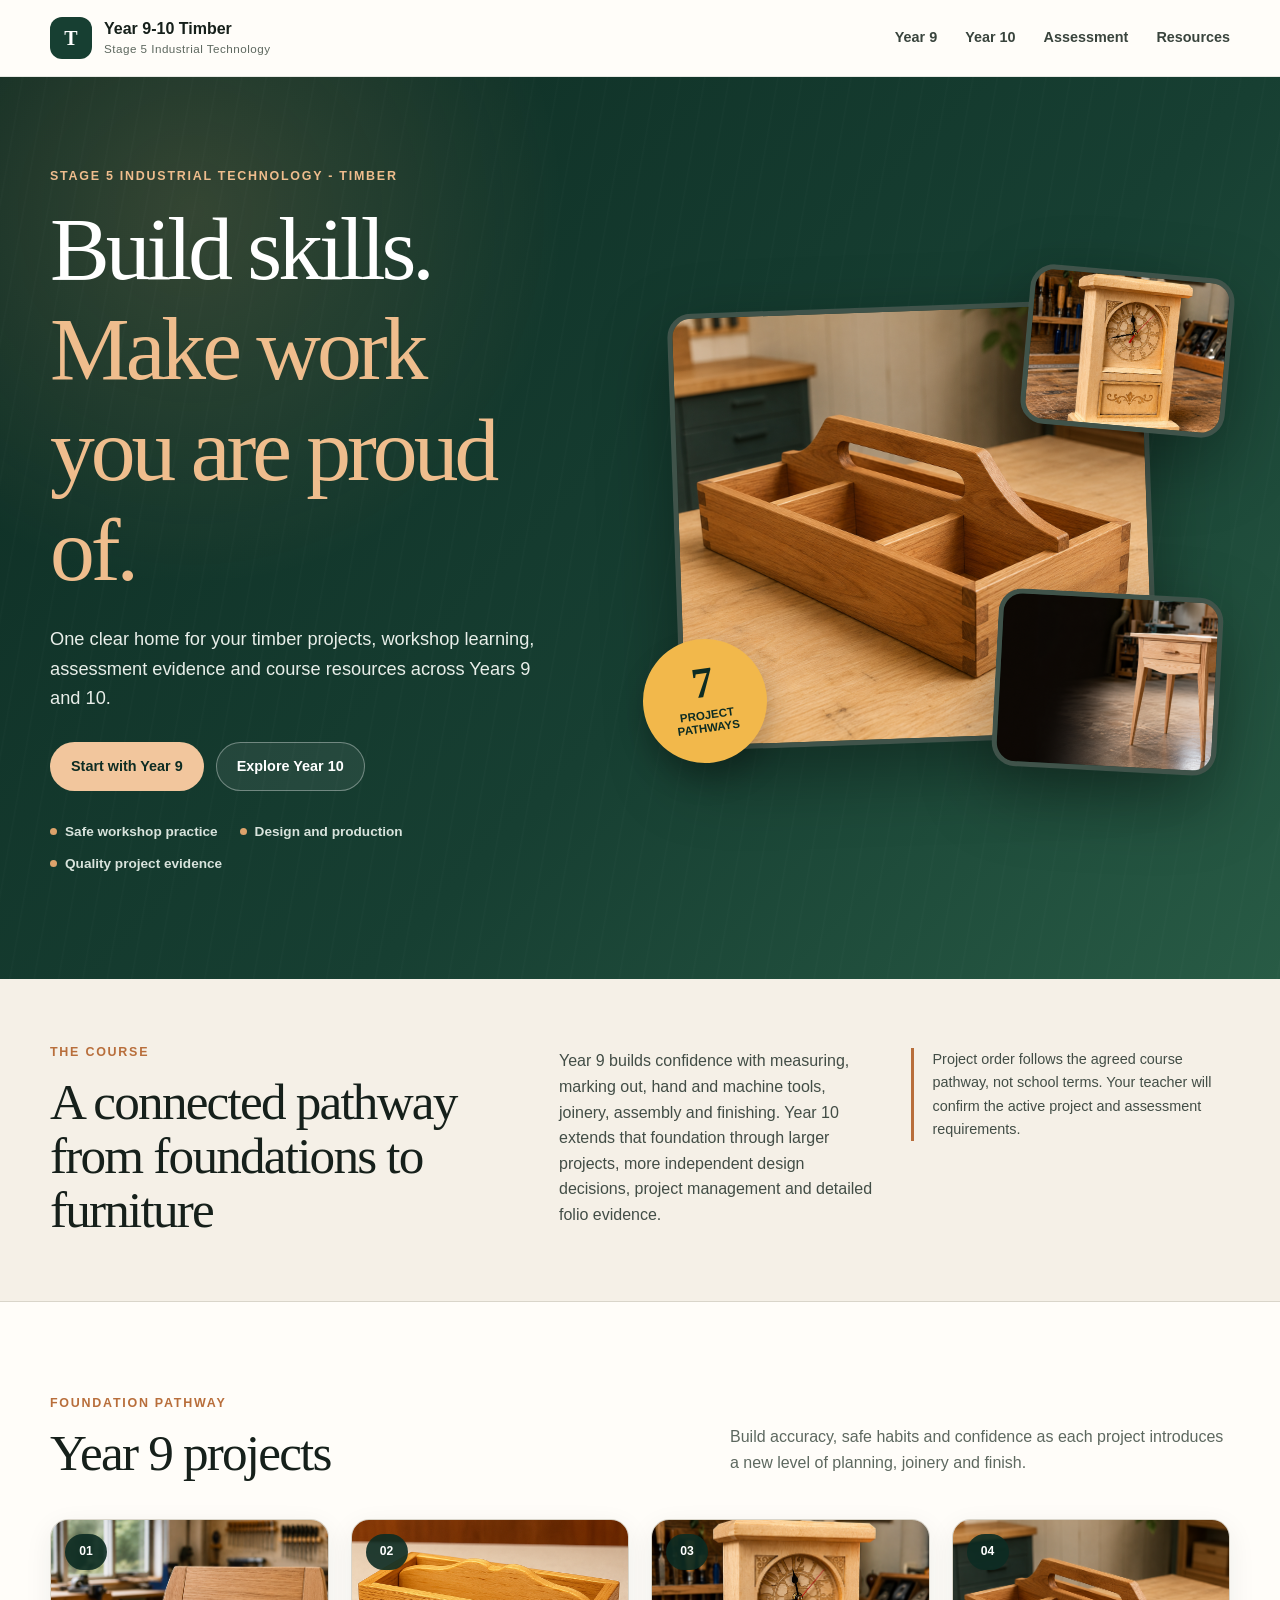
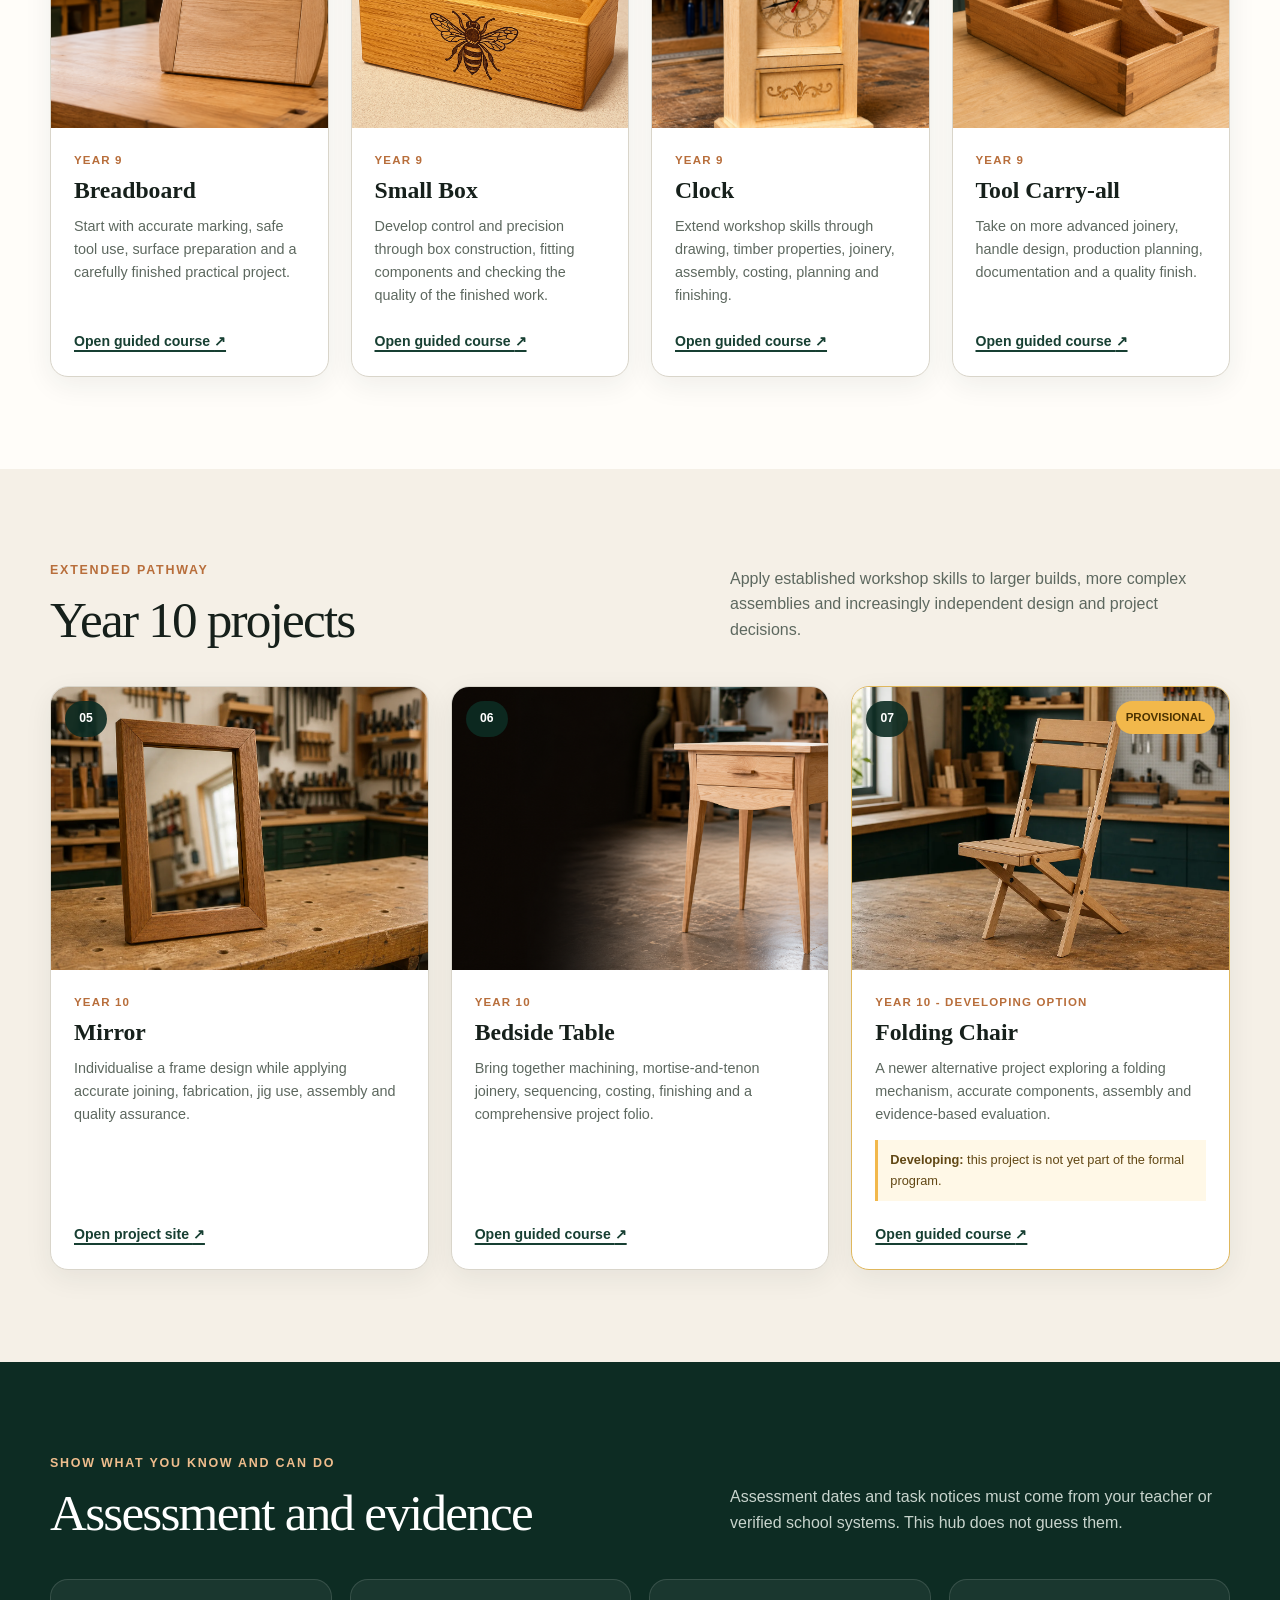
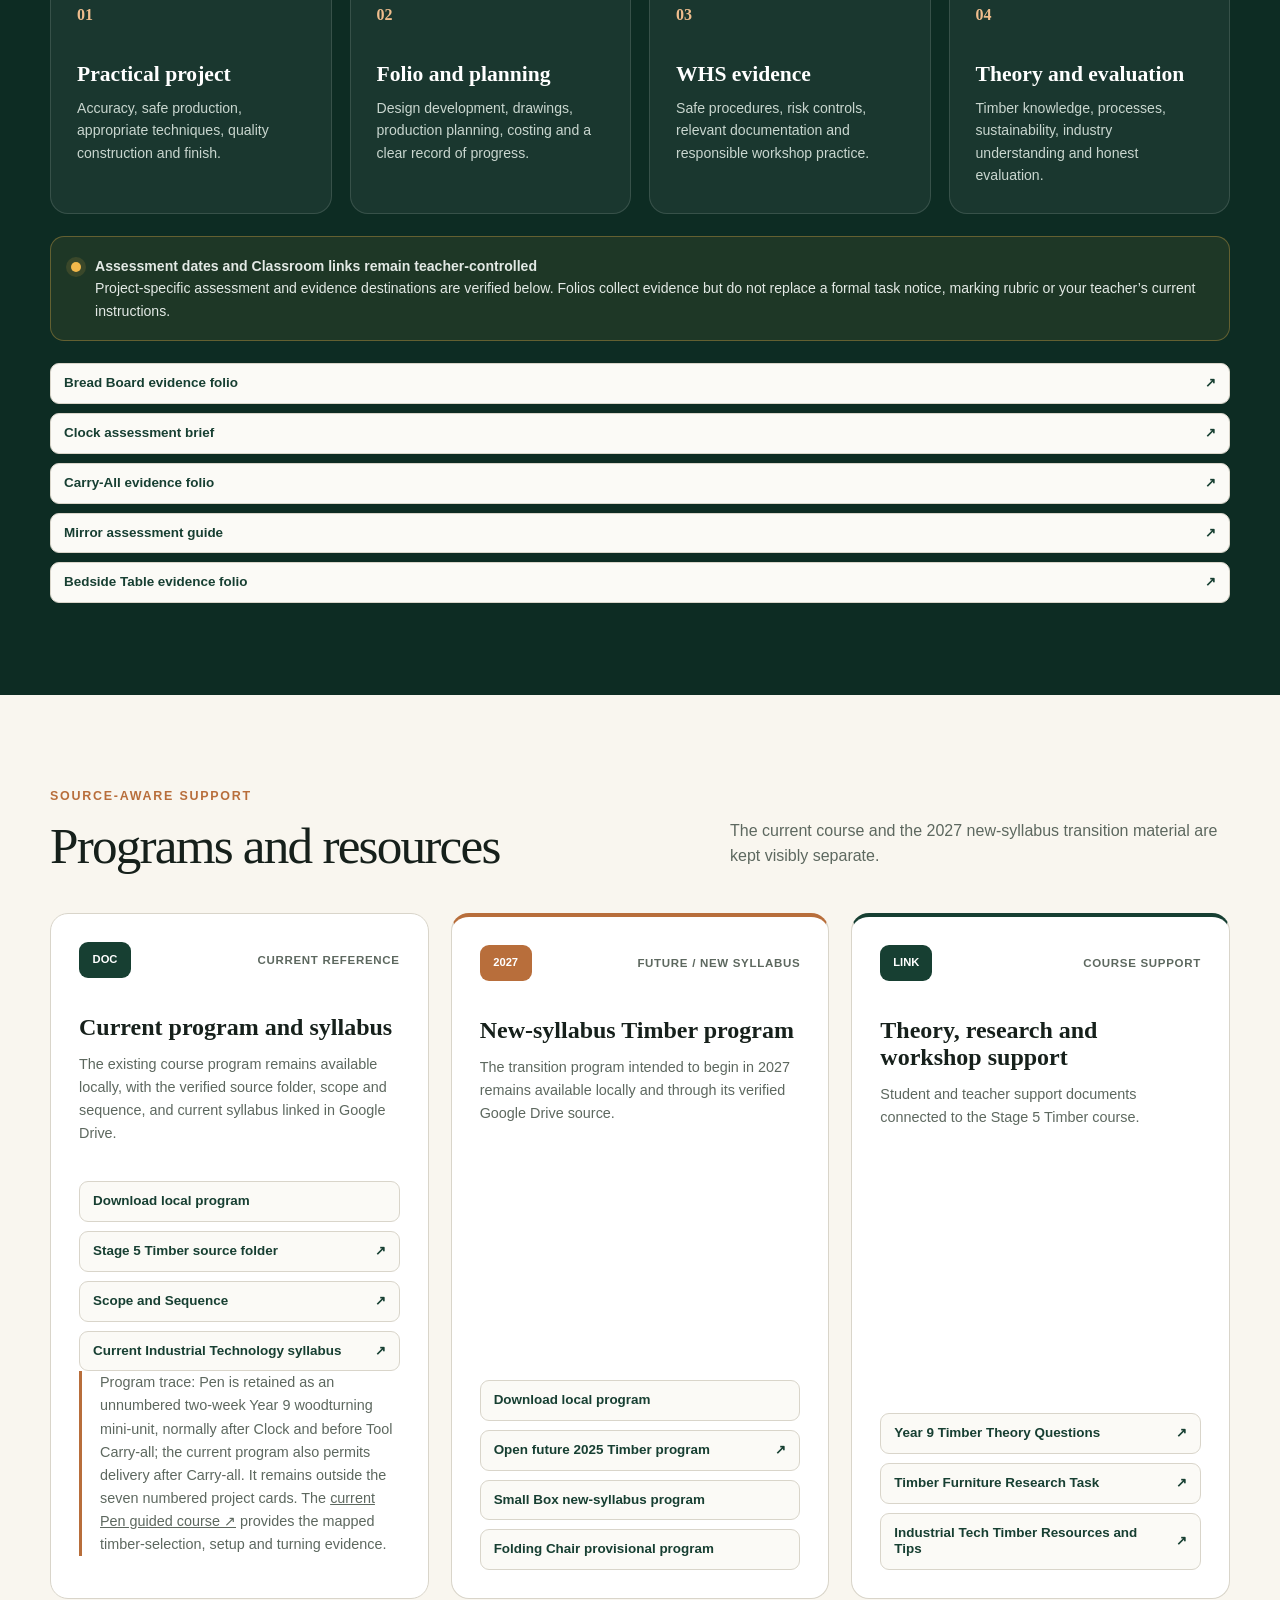
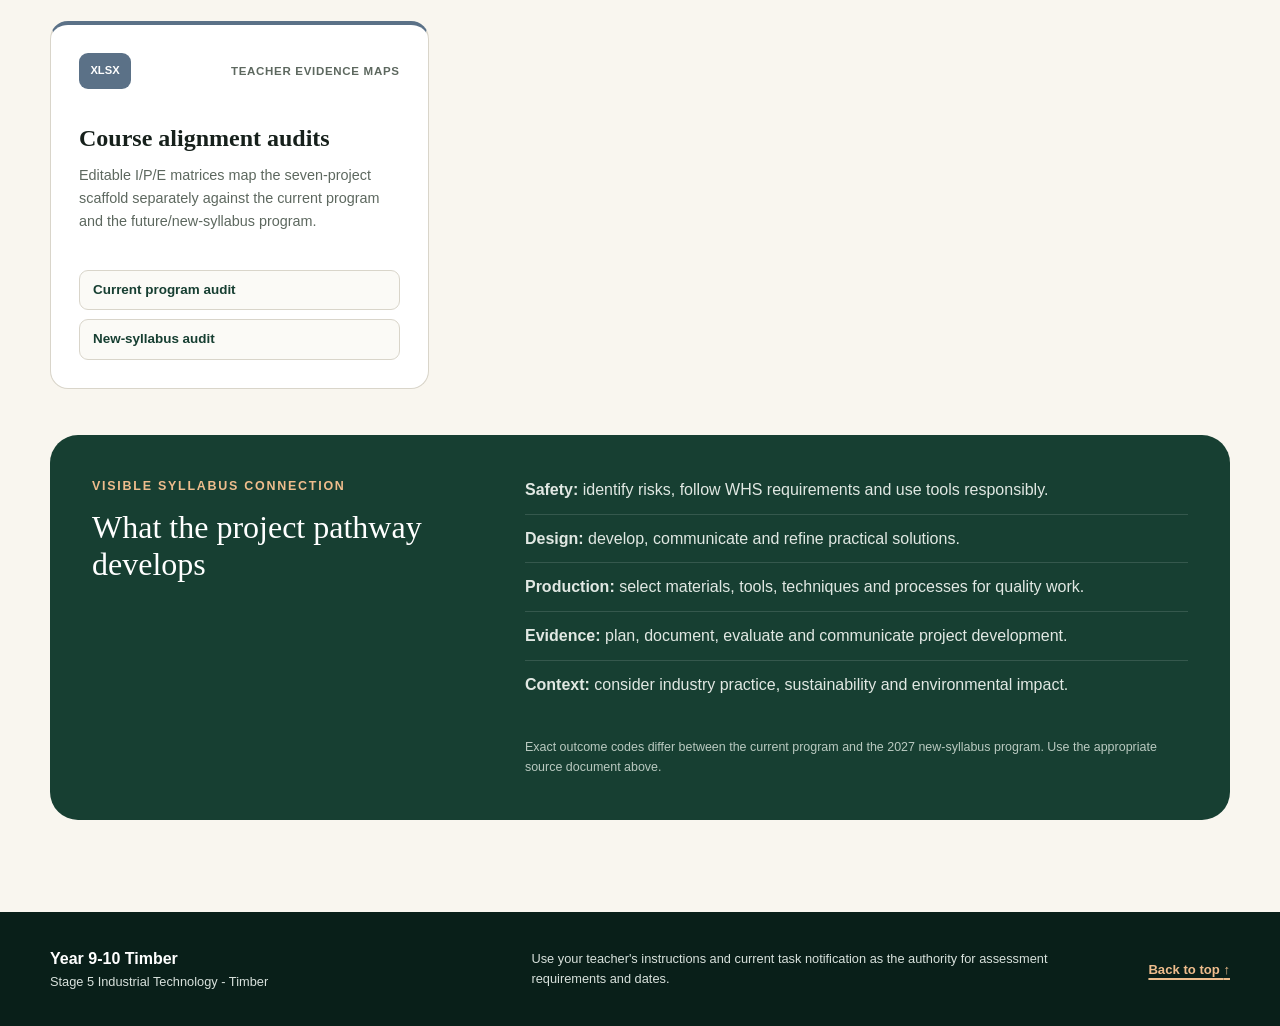
==== index.html @ d2d105c7 "Confirm Pen unit in Timber hub" ====
<!doctype html>
<html lang="en-AU">
<head>
  <meta charset="utf-8">
  <meta name="viewport" content="width=device-width, initial-scale=1">
  <meta name="description" content="Year 9-10 Timber course hub for Stage 5 Industrial Technology - Timber projects, assessment guidance and program resources.">
  <title>Year 9-10 Timber | Stage 5 Industrial Technology</title>
  <link rel="stylesheet" href="styles.css">
</head>
<body>
  <a class="skip-link" href="#main-content">Skip to main content</a>

  <header class="site-header">
    <div class="shell nav-wrap">
      <a class="brand" href="#top" aria-label="Year 9-10 Timber home">
        <span class="brand-mark" aria-hidden="true">T</span>
        <span><strong>Year 9-10 Timber</strong><small>Stage 5 Industrial Technology</small></span>
      </a>
      <nav aria-label="Main navigation">
        <a href="#year-9">Year 9</a>
        <a href="#year-10">Year 10</a>
        <a href="#assessment">Assessment</a>
        <a href="#resources">Resources</a>
      </nav>
    </div>
  </header>

  <main id="main-content">
    <section class="hero" id="top" aria-labelledby="hero-title">
      <div class="shell hero-grid">
        <div class="hero-copy">
          <p class="eyebrow">Stage 5 Industrial Technology - Timber</p>
          <h1 id="hero-title">Build skills.<br><span>Make work you are proud of.</span></h1>
          <p class="hero-lead">One clear home for your timber projects, workshop learning, assessment evidence and course resources across Years 9 and 10.</p>
          <div class="hero-actions">
            <a class="button button-primary" href="#year-9">Start with Year 9</a>
            <a class="button button-quiet" href="#year-10">Explore Year 10</a>
          </div>
          <ul class="hero-points" aria-label="Course priorities">
            <li>Safe workshop practice</li>
            <li>Design and production</li>
            <li>Quality project evidence</li>
          </ul>
        </div>

        <div class="hero-visual" aria-label="Timber project gallery">
          <figure class="hero-image hero-image-main">
            <img src="assets/projects/carry-all.png" alt="Finished timber carry-all project in a workshop setting">
          </figure>
          <figure class="hero-image hero-image-top">
            <img src="assets/projects/clock.png" alt="Illustrated timber clock project">
          </figure>
          <figure class="hero-image hero-image-bottom">
            <img src="assets/projects/bedside-table.png" alt="Finished timber bedside table project">
          </figure>
          <div class="hero-stamp" aria-hidden="true"><strong>7</strong><span>project pathways</span></div>
        </div>
      </div>
    </section>

    <section class="overview section">
      <div class="shell overview-grid">
        <div>
          <p class="eyebrow">The course</p>
          <h2>A connected pathway from foundations to furniture</h2>
        </div>
        <div class="overview-copy">
          <p>Year 9 builds confidence with measuring, marking out, hand and machine tools, joinery, assembly and finishing. Year 10 extends that foundation through larger projects, more independent design decisions, project management and detailed folio evidence.</p>
          <p class="source-note">Project order follows the agreed course pathway, not school terms. Your teacher will confirm the active project and assessment requirements.</p>
        </div>
      </div>
    </section>

    <section class="section pathway-section" id="year-9" aria-labelledby="year-9-heading">
      <div class="shell">
        <div class="section-heading">
          <div>
            <p class="eyebrow">Foundation pathway</p>
            <h2 id="year-9-heading">Year 9 projects</h2>
          </div>
          <p>Build accuracy, safe habits and confidence as each project introduces a new level of planning, joinery and finish.</p>
        </div>

        <div class="project-grid project-grid-four">
          <article class="project-card">
            <a class="project-image" href="https://stevencowell.github.io/bread-board-guided-course/" target="_blank" rel="noopener">
              <img src="assets/projects/breadboard.png" alt="Decorative timber breadboard project">
              <span class="sequence">01</span>
            </a>
            <div class="project-body">
              <div class="card-label">Year 9</div>
              <h3>Breadboard</h3>
              <p>Start with accurate marking, safe tool use, surface preparation and a carefully finished practical project.</p>
              <a class="text-link" href="https://stevencowell.github.io/bread-board-guided-course/" target="_blank" rel="noopener">Open guided course <span aria-hidden="true">&#8599;</span></a>
            </div>
          </article>

          <article class="project-card">
            <a class="project-image" href="https://stevencowell.github.io/Small-Box/" target="_blank" rel="noopener">
              <img src="assets/projects/small-box.png" alt="Small timber box guided-course project">
              <span class="sequence">02</span>
            </a>
            <div class="project-body">
              <div class="card-label">Year 9</div>
              <h3>Small Box</h3>
              <p>Develop control and precision through box construction, fitting components and checking the quality of the finished work.</p>
              <a class="text-link" href="https://stevencowell.github.io/Small-Box/" target="_blank" rel="noopener">Open guided course <span aria-hidden="true">&#8599;</span></a>
            </div>
          </article>

          <article class="project-card">
            <a class="project-image" href="https://stevencowell.github.io/Yr-9-Clock/" target="_blank" rel="noopener">
              <img src="assets/projects/clock.png" alt="Timber clock with a small drawer">
              <span class="sequence">03</span>
            </a>
            <div class="project-body">
              <div class="card-label">Year 9</div>
              <h3>Clock</h3>
              <p>Extend workshop skills through drawing, timber properties, joinery, assembly, costing, planning and finishing.</p>
              <a class="text-link" href="https://stevencowell.github.io/Yr-9-Clock/" target="_blank" rel="noopener">Open guided course <span aria-hidden="true">&#8599;</span></a>
            </div>
          </article>

          <article class="project-card">
            <a class="project-image" href="https://stevencowell.github.io/Yr-9-Carry-All/" target="_blank" rel="noopener">
              <img src="assets/projects/carry-all.png" alt="Timber barbecue carry-all with handle">
              <span class="sequence">04</span>
            </a>
            <div class="project-body">
              <div class="card-label">Year 9</div>
              <h3>Tool Carry-all</h3>
              <p>Take on more advanced joinery, handle design, production planning, documentation and a quality finish.</p>
              <a class="text-link" href="https://stevencowell.github.io/Yr-9-Carry-All/" target="_blank" rel="noopener">Open guided course <span aria-hidden="true">&#8599;</span></a>
            </div>
          </article>
        </div>
      </div>
    </section>

    <section class="section pathway-section year-ten" id="year-10" aria-labelledby="year-10-heading">
      <div class="shell">
        <div class="section-heading">
          <div>
            <p class="eyebrow">Extended pathway</p>
            <h2 id="year-10-heading">Year 10 projects</h2>
          </div>
          <p>Apply established workshop skills to larger builds, more complex assemblies and increasingly independent design and project decisions.</p>
        </div>

        <div class="project-grid project-grid-three">
          <article class="project-card">
            <a class="project-image" href="https://stevencowell.github.io/year-10-timber-mirror-project/" target="_blank" rel="noopener">
              <img src="assets/projects/mirror-workshop-landscape.webp" alt="Complete oak-framed mirror standing on a school workshop bench">
              <span class="sequence">05</span>
            </a>
            <div class="project-body">
              <div class="card-label">Year 10</div>
              <h3>Mirror</h3>
              <p>Individualise a frame design while applying accurate joining, fabrication, jig use, assembly and quality assurance.</p>
              <a class="text-link" href="https://stevencowell.github.io/year-10-timber-mirror-project/" target="_blank" rel="noopener">Open project site <span aria-hidden="true">&#8599;</span></a>
            </div>
          </article>

          <article class="project-card">
            <a class="project-image" href="https://stevencowell.github.io/bedside-table-guided-course/" target="_blank" rel="noopener">
              <img src="assets/projects/bedside-table.png" alt="Completed timber bedside table">
              <span class="sequence">06</span>
            </a>
            <div class="project-body">
              <div class="card-label">Year 10</div>
              <h3>Bedside Table</h3>
              <p>Bring together machining, mortise-and-tenon joinery, sequencing, costing, finishing and a comprehensive project folio.</p>
              <a class="text-link" href="https://stevencowell.github.io/bedside-table-guided-course/" target="_blank" rel="noopener">Open guided course <span aria-hidden="true">&#8599;</span></a>
            </div>
          </article>

          <article class="project-card provisional-card">
            <a class="project-image" href="https://stevencowell.github.io/folding-chair-guided-course/" target="_blank" rel="noopener">
              <img src="assets/projects/folding-chair-workshop-landscape.webp" alt="Complete armless folding timber chair in a school workshop">
              <span class="sequence">07</span>
              <span class="status-badge">Provisional</span>
            </a>
            <div class="project-body">
              <div class="card-label">Year 10 - developing option</div>
              <h3>Folding Chair</h3>
              <p>A newer alternative project exploring a folding mechanism, accurate components, assembly and evidence-based evaluation.</p>
              <p class="provisional-note"><strong>Developing:</strong> this project is not yet part of the formal program.</p>
              <a class="text-link" href="https://stevencowell.github.io/folding-chair-guided-course/" target="_blank" rel="noopener">Open guided course <span aria-hidden="true">&#8599;</span></a>
            </div>
          </article>
        </div>
      </div>
    </section>

    <section class="section assessment-section" id="assessment" aria-labelledby="assessment-heading">
      <div class="shell">
        <div class="section-heading light-heading">
          <div>
            <p class="eyebrow">Show what you know and can do</p>
            <h2 id="assessment-heading">Assessment and evidence</h2>
          </div>
          <p>Assessment dates and task notices must come from your teacher or verified school systems. This hub does not guess them.</p>
        </div>
        <div class="evidence-grid">
          <article class="evidence-card">
            <span class="evidence-number">01</span>
            <h3>Practical project</h3>
            <p>Accuracy, safe production, appropriate techniques, quality construction and finish.</p>
          </article>
          <article class="evidence-card">
            <span class="evidence-number">02</span>
            <h3>Folio and planning</h3>
            <p>Design development, drawings, production planning, costing and a clear record of progress.</p>
          </article>
          <article class="evidence-card">
            <span class="evidence-number">03</span>
            <h3>WHS evidence</h3>
            <p>Safe procedures, risk controls, relevant documentation and responsible workshop practice.</p>
          </article>
          <article class="evidence-card">
            <span class="evidence-number">04</span>
            <h3>Theory and evaluation</h3>
            <p>Timber knowledge, processes, sustainability, industry understanding and honest evaluation.</p>
          </article>
        </div>
        <div class="pending-strip" role="note">
          <span class="pending-dot" aria-hidden="true"></span>
          <div><strong>Assessment dates and Classroom links remain teacher-controlled</strong><br>Project-specific assessment and evidence destinations are verified below. Folios collect evidence but do not replace a formal task notice, marking rubric or your teacher’s current instructions.</div>
        </div>
        <div class="resource-links" aria-label="Verified project assessment sources">
          <a href="https://stevencowell.github.io/bread-board-guided-course/breadboard-folio.html" target="_blank" rel="noopener">Bread Board evidence folio <span aria-hidden="true">↗</span></a>
          <a href="https://stevencowell.github.io/Yr-9-Clock/Clock%20Assessment%20Criteria.pdf" target="_blank" rel="noopener">Clock assessment brief <span aria-hidden="true">↗</span></a>
          <a href="https://stevencowell.github.io/Yr-9-Carry-All/carry-all-folio.html" target="_blank" rel="noopener">Carry-All evidence folio <span aria-hidden="true">↗</span></a>
          <a href="https://stevencowell.github.io/year-10-timber-mirror-project/mirror_assessment.html" target="_blank" rel="noopener">Mirror assessment guide <span aria-hidden="true">↗</span></a>
          <a href="https://stevencowell.github.io/bedside-table-guided-course/bedside-table-folio.html" target="_blank" rel="noopener">Bedside Table evidence folio <span aria-hidden="true">↗</span></a>
        </div>
      </div>
    </section>

    <section class="section resources-section" id="resources" aria-labelledby="resources-heading">
      <div class="shell">
        <div class="section-heading">
          <div>
            <p class="eyebrow">Source-aware support</p>
            <h2 id="resources-heading">Programs and resources</h2>
          </div>
          <p>The current course and the 2027 new-syllabus transition material are kept visibly separate.</p>
        </div>

        <div class="resource-grid">
          <article class="resource-card current-resource">
            <div class="resource-topline"><span class="resource-icon" aria-hidden="true">DOC</span><span class="resource-status">Current reference</span></div>
            <h3>Current program and syllabus</h3>
            <p>The existing course program remains available locally, with the verified source folder, scope and sequence, and current syllabus linked in Google Drive.</p>
            <div class="resource-links">
              <a href="resources/current-stage-5-timber-program.docx">Download local program</a>
              <a href="https://drive.google.com/drive/folders/0B40F5Y8uF0rvWXVWRTdZOXBhYW8?resourcekey=0-PKHpw6P8cBni3_TenUddmg" target="_blank" rel="noopener">Stage 5 Timber source folder <span aria-hidden="true">&#8599;</span></a>
              <a href="https://drive.google.com/drive/folders/0B40F5Y8uF0rvam9TY05lNlYzdTg?resourcekey=0-citNRYhW5qzm70Nu3vHFLw" target="_blank" rel="noopener">Scope and Sequence <span aria-hidden="true">&#8599;</span></a>
              <a href="https://drive.google.com/file/d/1XgqQxu57J5hIB7IgD8GEcLKAHINAP1WnpiJ7Fz0wLEo/view" target="_blank" rel="noopener">Current Industrial Technology syllabus <span aria-hidden="true">&#8599;</span></a>
            </div>
            <p class="source-note">Program trace: Pen is retained as an unnumbered two-week Year 9 woodturning mini-unit, normally after Clock and before Tool Carry-all; the current program also permits delivery after Carry-all. It remains outside the seven numbered project cards. The <a href="https://stevencowell.github.io/Yr-9-Pen/" target="_blank" rel="noopener">current Pen guided course <span aria-hidden="true">&#8599;</span></a> provides the mapped timber-selection, setup and turning evidence.</p>
          </article>

          <article class="resource-card future-resource">
            <div class="resource-topline"><span class="resource-icon" aria-hidden="true">2027</span><span class="resource-status">Future / new syllabus</span></div>
            <h3>New-syllabus Timber program</h3>
            <p>The transition program intended to begin in 2027 remains available locally and through its verified Google Drive source.</p>
            <div class="resource-links">
              <a href="resources/future-stage-5-timber-program-2027.docx">Download local program</a>
              <a href="https://drive.google.com/file/d/1uaUkYFo5Vs2QgyGCQtiLwO97r7wMdTFfoqPpDxQVR0A/view" target="_blank" rel="noopener">Open future 2025 Timber program <span aria-hidden="true">&#8599;</span></a>
              <a href="resources/small-box-new-syllabus-program.docx">Small Box new-syllabus program</a>
              <a href="resources/folding-chair-new-syllabus-program.docx">Folding Chair provisional program</a>
            </div>
          </article>

          <article class="resource-card support-resource">
            <div class="resource-topline"><span class="resource-icon" aria-hidden="true">LINK</span><span class="resource-status">Course support</span></div>
            <h3>Theory, research and workshop support</h3>
            <p>Student and teacher support documents connected to the Stage 5 Timber course.</p>
            <div class="resource-links">
              <a href="https://drive.google.com/file/d/1czPigBkVqII-JAMcYs9_q6FvGPmz8rL4sJhd_RE_5lY/view" target="_blank" rel="noopener">Year 9 Timber Theory Questions <span aria-hidden="true">&#8599;</span></a>
              <a href="https://drive.google.com/file/d/1gnuK1BcZW6gU03FKI52ZOfosYzS0tcsD1m98xe3ZHL0/view" target="_blank" rel="noopener">Timber Furniture Research Task <span aria-hidden="true">&#8599;</span></a>
              <a href="https://drive.google.com/file/d/16CDNbxJ7urw6sEhyIvHPfn1RlA86VnkI/view" target="_blank" rel="noopener">Industrial Tech Timber Resources and Tips <span aria-hidden="true">&#8599;</span></a>
            </div>
          </article>

          <article class="resource-card audit-resource">
            <div class="resource-topline"><span class="resource-icon" aria-hidden="true">XLSX</span><span class="resource-status">Teacher evidence maps</span></div>
            <h3>Course alignment audits</h3>
            <p>Editable I/P/E matrices map the seven-project scaffold separately against the current program and the future/new-syllabus program.</p>
            <div class="resource-links">
              <a href="Timber%20Course%20Alignment%20Audit.xlsx">Current program audit</a>
              <a href="Timber%20Course%20New%20Syllabus%20Alignment%20Audit.xlsx">New-syllabus audit</a>
            </div>
          </article>
        </div>

        <div class="outcomes-panel" aria-labelledby="outcomes-heading">
          <div>
            <p class="eyebrow">Visible syllabus connection</p>
            <h3 id="outcomes-heading">What the project pathway develops</h3>
          </div>
          <ul>
            <li><strong>Safety:</strong> identify risks, follow WHS requirements and use tools responsibly.</li>
            <li><strong>Design:</strong> develop, communicate and refine practical solutions.</li>
            <li><strong>Production:</strong> select materials, tools, techniques and processes for quality work.</li>
            <li><strong>Evidence:</strong> plan, document, evaluate and communicate project development.</li>
            <li><strong>Context:</strong> consider industry practice, sustainability and environmental impact.</li>
          </ul>
          <p class="outcomes-note">Exact outcome codes differ between the current program and the 2027 new-syllabus program. Use the appropriate source document above.</p>
        </div>
      </div>
    </section>
  </main>

  <footer class="site-footer">
    <div class="shell footer-grid">
      <div><strong>Year 9-10 Timber</strong><p>Stage 5 Industrial Technology - Timber</p></div>
      <p>Use your teacher's instructions and current task notification as the authority for assessment requirements and dates.</p>
      <a href="#top">Back to top <span aria-hidden="true">&#8593;</span></a>
    </div>
  </footer>
</body>
</html>
---- styles.css ----
:root {
  --ink: #16201b;
  --muted: #5d685f;
  --forest: #173f32;
  --forest-deep: #0d2c23;
  --sage: #dce8dc;
  --cream: #f5f0e7;
  --paper: #fffdf9;
  --timber: #b86e3b;
  --timber-light: #dda36b;
  --amber: #f2b84b;
  --line: #d9d5ca;
  --shadow: 0 20px 50px rgba(23, 41, 31, 0.12);
  --radius-lg: 28px;
  --radius-md: 18px;
  --shell: min(1180px, calc(100% - 40px));
}

* { box-sizing: border-box; }
html { scroll-behavior: smooth; }
body {
  margin: 0;
  color: var(--ink);
  background: var(--paper);
  font-family: "Segoe UI", Aptos, Arial, sans-serif;
  line-height: 1.6;
}
img { display: block; max-width: 100%; }
a { color: inherit; }
.shell { width: var(--shell); margin-inline: auto; }
.skip-link {
  position: fixed;
  top: 10px;
  left: 10px;
  z-index: 100;
  transform: translateY(-150%);
  padding: 10px 14px;
  border-radius: 8px;
  color: #fff;
  background: var(--forest-deep);
}
.skip-link:focus { transform: translateY(0); }
:focus-visible { outline: 3px solid var(--amber); outline-offset: 4px; }

.site-header {
  position: sticky;
  top: 0;
  z-index: 50;
  border-bottom: 1px solid rgba(23, 63, 50, 0.1);
  background: rgba(255, 253, 249, 0.94);
  backdrop-filter: blur(14px);
}
.nav-wrap { min-height: 76px; display: flex; align-items: center; justify-content: space-between; gap: 28px; }
.brand { display: inline-flex; align-items: center; gap: 12px; text-decoration: none; line-height: 1.15; }
.brand-mark {
  width: 42px;
  height: 42px;
  display: grid;
  place-items: center;
  border-radius: 12px;
  color: #fff;
  background: var(--forest);
  font: 800 1.25rem/1 Georgia, serif;
}
.brand strong { display: block; font-size: 1rem; }
.brand small { display: block; margin-top: 4px; color: var(--muted); font-size: 0.73rem; letter-spacing: 0.04em; }
nav { display: flex; align-items: center; gap: 28px; }
nav a { color: #39443d; font-size: 0.9rem; font-weight: 700; text-decoration: none; }
nav a:hover { color: var(--timber); }

.hero {
  position: relative;
  overflow: hidden;
  padding: 90px 0 105px;
  color: #fff;
  background:
    radial-gradient(circle at 15% 15%, rgba(221, 163, 107, 0.18), transparent 28%),
    linear-gradient(135deg, var(--forest-deep) 0%, var(--forest) 58%, #285b45 100%);
}
.hero::after {
  content: "";
  position: absolute;
  inset: 0;
  opacity: 0.1;
  pointer-events: none;
  background-image: repeating-linear-gradient(100deg, transparent 0 21px, rgba(255,255,255,.16) 22px, transparent 24px);
}
.hero-grid { position: relative; z-index: 1; display: grid; grid-template-columns: 0.93fr 1.07fr; align-items: center; gap: 76px; }
.eyebrow {
  margin: 0 0 12px;
  color: var(--timber);
  font-size: 0.78rem;
  font-weight: 800;
  letter-spacing: 0.14em;
  text-transform: uppercase;
}
.hero .eyebrow { color: #efbd8d; }
h1, h2, h3, p { margin-top: 0; }
h1, h2, h3 { line-height: 1.12; }
h1 { margin-bottom: 24px; max-width: 720px; font-family: Georgia, "Times New Roman", serif; font-size: clamp(3.4rem, 7vw, 6.4rem); font-weight: 500; letter-spacing: -0.045em; }
h1 span { color: #efbd8d; }
.hero-lead { max-width: 620px; margin-bottom: 30px; color: #e8eee9; font-size: 1.14rem; }
.hero-actions { display: flex; flex-wrap: wrap; gap: 12px; }
.button { display: inline-flex; min-height: 48px; align-items: center; justify-content: center; padding: 12px 20px; border: 1px solid transparent; border-radius: 999px; font-size: 0.9rem; font-weight: 800; text-decoration: none; }
.button-primary { color: var(--forest-deep); background: #f2c69d; }
.button-primary:hover { background: #ffd8b3; }
.button-quiet { border-color: rgba(255,255,255,.35); color: #fff; background: rgba(255,255,255,.07); }
.button-quiet:hover { background: rgba(255,255,255,.14); }
.hero-points { display: flex; flex-wrap: wrap; gap: 10px 22px; margin: 30px 0 0; padding: 0; color: #d8e3dc; list-style: none; font-size: 0.85rem; font-weight: 650; }
.hero-points li::before { content: ""; display: inline-block; width: 7px; height: 7px; margin-right: 8px; border-radius: 50%; background: var(--timber-light); vertical-align: 1px; }
.hero-visual { position: relative; min-height: 500px; }
.hero-image { position: absolute; overflow: hidden; margin: 0; border: 5px solid rgba(255,255,255,.12); border-radius: 24px; box-shadow: 0 25px 70px rgba(0,0,0,.34); background: #253b31; }
.hero-image img { width: 100%; height: 100%; object-fit: cover; }
.hero-image-main { inset: 35px 78px 28px 35px; transform: rotate(-2deg); }
.hero-image-top { top: 0; right: 0; width: 205px; height: 160px; transform: rotate(5deg); }
.hero-image-bottom { right: 10px; bottom: 0; width: 225px; height: 178px; transform: rotate(3deg); }
.hero-stamp { position: absolute; left: 4px; bottom: 8px; width: 124px; height: 124px; display: grid; place-content: center; border-radius: 50%; color: var(--forest-deep); background: var(--amber); text-align: center; transform: rotate(-8deg); box-shadow: 0 16px 28px rgba(0,0,0,.24); }
.hero-stamp strong { display: block; font: 700 2.7rem/.8 Georgia, serif; }
.hero-stamp span { display: block; width: 80px; margin-top: 8px; font-size: .72rem; font-weight: 800; line-height: 1.15; text-transform: uppercase; }

.section { padding: 92px 0; }
.overview { padding: 64px 0; border-bottom: 1px solid var(--line); background: var(--cream); }
.overview-grid { display: grid; grid-template-columns: .78fr 1.22fr; gap: 80px; align-items: start; }
h2 { margin-bottom: 0; font: 500 clamp(2.25rem, 4vw, 4.1rem)/1.05 Georgia, "Times New Roman", serif; letter-spacing: -0.035em; }
.overview-copy { padding-top: 5px; columns: 2; column-gap: 34px; }
.overview-copy p { break-inside: avoid; color: #424d46; }
.source-note { padding-left: 18px; border-left: 3px solid var(--timber); font-size: .9rem; }
.section-heading { display: grid; grid-template-columns: 1fr minmax(300px, 500px); gap: 64px; align-items: end; margin-bottom: 40px; }
.section-heading > p { margin-bottom: 4px; color: var(--muted); }
.project-grid { display: grid; gap: 22px; }
.project-grid-four { grid-template-columns: repeat(4, minmax(0, 1fr)); }
.project-grid-three { grid-template-columns: repeat(3, minmax(0, 1fr)); }
.project-card { overflow: hidden; display: flex; flex-direction: column; min-width: 0; border: 1px solid var(--line); border-radius: var(--radius-md); background: #fff; box-shadow: 0 8px 28px rgba(29, 48, 36, .07); transition: transform .2s ease, box-shadow .2s ease; }
.project-card:hover { transform: translateY(-5px); box-shadow: var(--shadow); }
.project-image { position: relative; display: block; aspect-ratio: 4 / 3; overflow: hidden; background: var(--sage); }
.project-image img { width: 100%; height: 100%; object-fit: cover; transition: transform .35s ease; }
.project-card:hover .project-image img { transform: scale(1.025); }
.sequence { position: absolute; top: 14px; left: 14px; min-width: 42px; padding: 8px 10px; border-radius: 999px; color: #fff; background: rgba(13,44,35,.9); font-size: .76rem; font-weight: 800; text-align: center; }
.status-badge { position: absolute; top: 14px; right: 14px; padding: 7px 10px; border-radius: 999px; color: #4b3200; background: var(--amber); font-size: .72rem; font-weight: 900; text-transform: uppercase; }
.project-body { display: flex; flex: 1; flex-direction: column; padding: 23px; }
.card-label { margin-bottom: 8px; color: var(--timber); font-size: .72rem; font-weight: 900; letter-spacing: .1em; text-transform: uppercase; }
.project-body h3 { margin-bottom: 11px; font-family: Georgia, "Times New Roman", serif; font-size: 1.48rem; }
.project-body p { color: var(--muted); font-size: .9rem; }
.text-link { margin-top: auto; padding-top: 9px; color: var(--forest); font-size: .88rem; font-weight: 850; text-decoration-thickness: 2px; text-underline-offset: 4px; }
.year-ten { background: var(--cream); }
.provisional-card { border-color: #dfb75c; }
.provisional-note { padding: 10px 12px; border-left: 3px solid var(--amber); background: #fff8e7; color: #614714 !important; font-size: .8rem !important; }

.assessment-section { color: #fff; background: var(--forest-deep); }
.light-heading .eyebrow { color: #efbd8d; }
.light-heading > p { color: #c8d4cd; }
.evidence-grid { display: grid; grid-template-columns: repeat(4, minmax(0, 1fr)); gap: 18px; }
.evidence-card { min-height: 230px; padding: 26px; border: 1px solid rgba(255,255,255,.13); border-radius: var(--radius-md); background: rgba(255,255,255,.055); }
.evidence-number { display: block; margin-bottom: 38px; color: #efbd8d; font: 700 1rem Georgia, serif; }
.evidence-card h3 { margin-bottom: 10px; font-family: Georgia, "Times New Roman", serif; font-size: 1.35rem; }
.evidence-card p { margin-bottom: 0; color: #c9d6cf; font-size: .88rem; }
.pending-strip { display: flex; gap: 14px; align-items: flex-start; margin-top: 22px; padding: 18px 20px; border: 1px solid rgba(242,184,75,.32); border-radius: 14px; color: #e3e9e5; background: rgba(242,184,75,.08); font-size: .88rem; }
.pending-dot { flex: 0 0 auto; width: 10px; height: 10px; margin-top: 7px; border-radius: 50%; background: var(--amber); box-shadow: 0 0 0 5px rgba(242,184,75,.13); }

.resources-section { background: #f9f6ef; }
.resource-grid { display: grid; grid-template-columns: repeat(3, minmax(0, 1fr)); gap: 22px; }
.resource-card { min-height: 335px; display: flex; flex-direction: column; padding: 28px; border: 1px solid var(--line); border-radius: var(--radius-md); background: #fff; }
.resource-topline { display: flex; justify-content: space-between; gap: 12px; align-items: center; margin-bottom: 36px; }
.resource-icon { min-width: 52px; padding: 9px; border-radius: 9px; color: #fff; background: var(--forest); font-size: .7rem; font-weight: 900; text-align: center; }
.resource-status { color: var(--muted); font-size: .72rem; font-weight: 900; letter-spacing: .06em; text-transform: uppercase; }
.resource-card h3 { margin-bottom: 12px; font-family: Georgia, "Times New Roman", serif; font-size: 1.5rem; }
.resource-card p { color: var(--muted); font-size: .9rem; }
.resource-card .button, .pending-action { margin-top: auto; align-self: flex-start; }
.resource-links { display: grid; gap: 9px; margin-top: auto; padding-top: 22px; }
.resource-links a { display: flex; justify-content: space-between; gap: 14px; align-items: center; padding: 11px 13px; border: 1px solid var(--line); border-radius: 9px; color: var(--forest); background: #fbfaf6; font-size: .84rem; font-weight: 850; line-height: 1.25; text-decoration: none; }
.resource-links a:hover { border-color: var(--timber); background: #fff7ed; }
.resource-links a:focus-visible { outline: 3px solid var(--amber); outline-offset: 2px; }
.button-dark { color: #fff; background: var(--forest); }
.button-dark:hover { background: var(--forest-deep); }
.future-resource { border-top: 4px solid var(--timber); }
.future-resource .resource-icon { background: var(--timber); }
.support-resource { border-top: 4px solid var(--forest); }
.audit-resource { border-top: 4px solid #5b7187; }
.audit-resource .resource-icon { background: #5b7187; }
.pending-resource { border-style: dashed; background: rgba(255,255,255,.56); }
.pending-resource .resource-icon { color: #6d5520; background: #f5d99c; }
.pending-action { padding: 10px 0; color: #7b6c50; font-size: .86rem; font-weight: 800; }
.outcomes-panel { display: grid; grid-template-columns: .72fr 1.28fr; gap: 60px; margin-top: 46px; padding: 42px; border-radius: var(--radius-lg); color: #fff; background: var(--forest); }
.outcomes-panel h3 { margin-bottom: 0; font: 500 2rem/1.15 Georgia, serif; }
.outcomes-panel .eyebrow { color: #efbd8d; }
.outcomes-panel ul { margin: 0; padding: 0; list-style: none; }
.outcomes-panel li { padding: 11px 0; border-bottom: 1px solid rgba(255,255,255,.13); color: #e1e8e3; }
.outcomes-panel li:first-child { padding-top: 0; }
.outcomes-panel li:last-child { border-bottom: 0; }
.outcomes-note { grid-column: 2; margin: -30px 0 0; color: #bacac1; font-size: .78rem; }

.site-footer { padding: 34px 0; color: #d8e1dc; background: #091f19; }
.footer-grid { display: grid; grid-template-columns: 1fr 1.3fr auto; gap: 30px; align-items: center; }
.site-footer strong { color: #fff; }
.site-footer p { margin-bottom: 0; font-size: .8rem; }
.site-footer a { color: #efbd8d; font-size: .82rem; font-weight: 800; text-decoration-thickness: 2px; text-underline-offset: 4px; }

@media (max-width: 1000px) {
  .hero-grid { grid-template-columns: 1fr; gap: 40px; }
  .hero-copy { max-width: 750px; }
  .hero-visual { min-height: 440px; max-width: 650px; width: 100%; margin-inline: auto; }
  .project-grid-four, .evidence-grid { grid-template-columns: repeat(2, minmax(0, 1fr)); }
  .project-grid-three, .resource-grid { grid-template-columns: repeat(2, minmax(0, 1fr)); }
  .resource-card:last-child { grid-column: 1 / -1; min-height: 260px; }
}

@media (max-width: 760px) {
  :root { --shell: min(1180px, calc(100% - 28px)); }
  .site-header { position: static; }
  .nav-wrap { padding: 13px 0; align-items: flex-start; }
  .brand small { display: none; }
  nav { justify-content: flex-end; flex-wrap: wrap; gap: 8px 16px; padding-top: 4px; }
  nav a { font-size: .78rem; }
  .hero { padding: 64px 0 76px; }
  .hero-grid { gap: 30px; }
  h1 { font-size: clamp(3rem, 15vw, 4.5rem); }
  .hero-visual { min-height: 345px; }
  .hero-image-main { inset: 22px 45px 22px 20px; }
  .hero-image-top { width: 145px; height: 112px; }
  .hero-image-bottom { width: 155px; height: 120px; }
  .hero-stamp { width: 92px; height: 92px; }
  .hero-stamp strong { font-size: 2rem; }
  .hero-stamp span { width: 65px; font-size: .58rem; }
  .section { padding: 66px 0; }
  .overview-grid, .section-heading, .outcomes-panel { grid-template-columns: 1fr; gap: 26px; }
  .overview-copy { columns: 1; }
  .project-grid-four, .project-grid-three, .resource-grid, .evidence-grid { grid-template-columns: 1fr; }
  .resource-card:last-child { grid-column: auto; }
  .project-image { aspect-ratio: 16 / 10; }
  .outcomes-panel { padding: 30px 24px; }
  .outcomes-note { grid-column: 1; margin-top: 0; }
  .footer-grid { grid-template-columns: 1fr; gap: 16px; }
}

@media (prefers-reduced-motion: reduce) {
  html { scroll-behavior: auto; }
  *, *::before, *::after { scroll-behavior: auto !important; transition-duration: .01ms !important; }
}
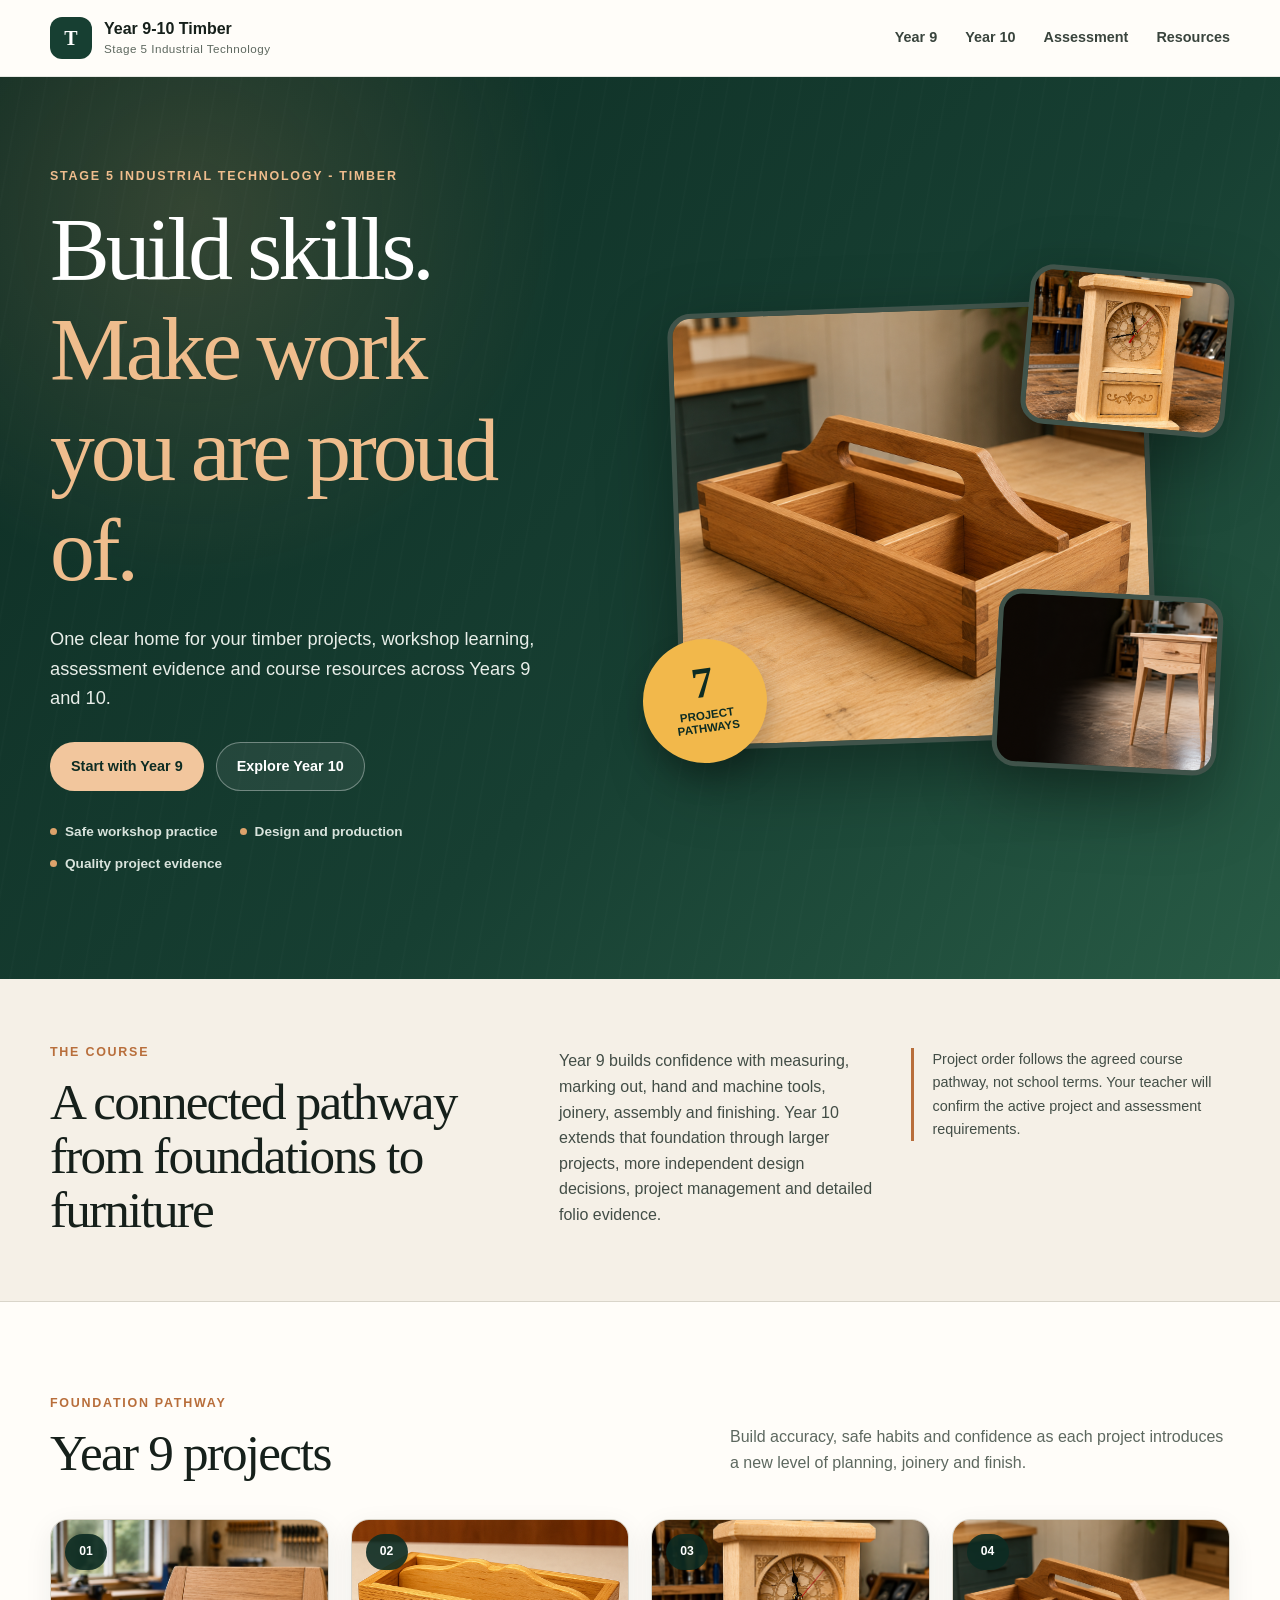
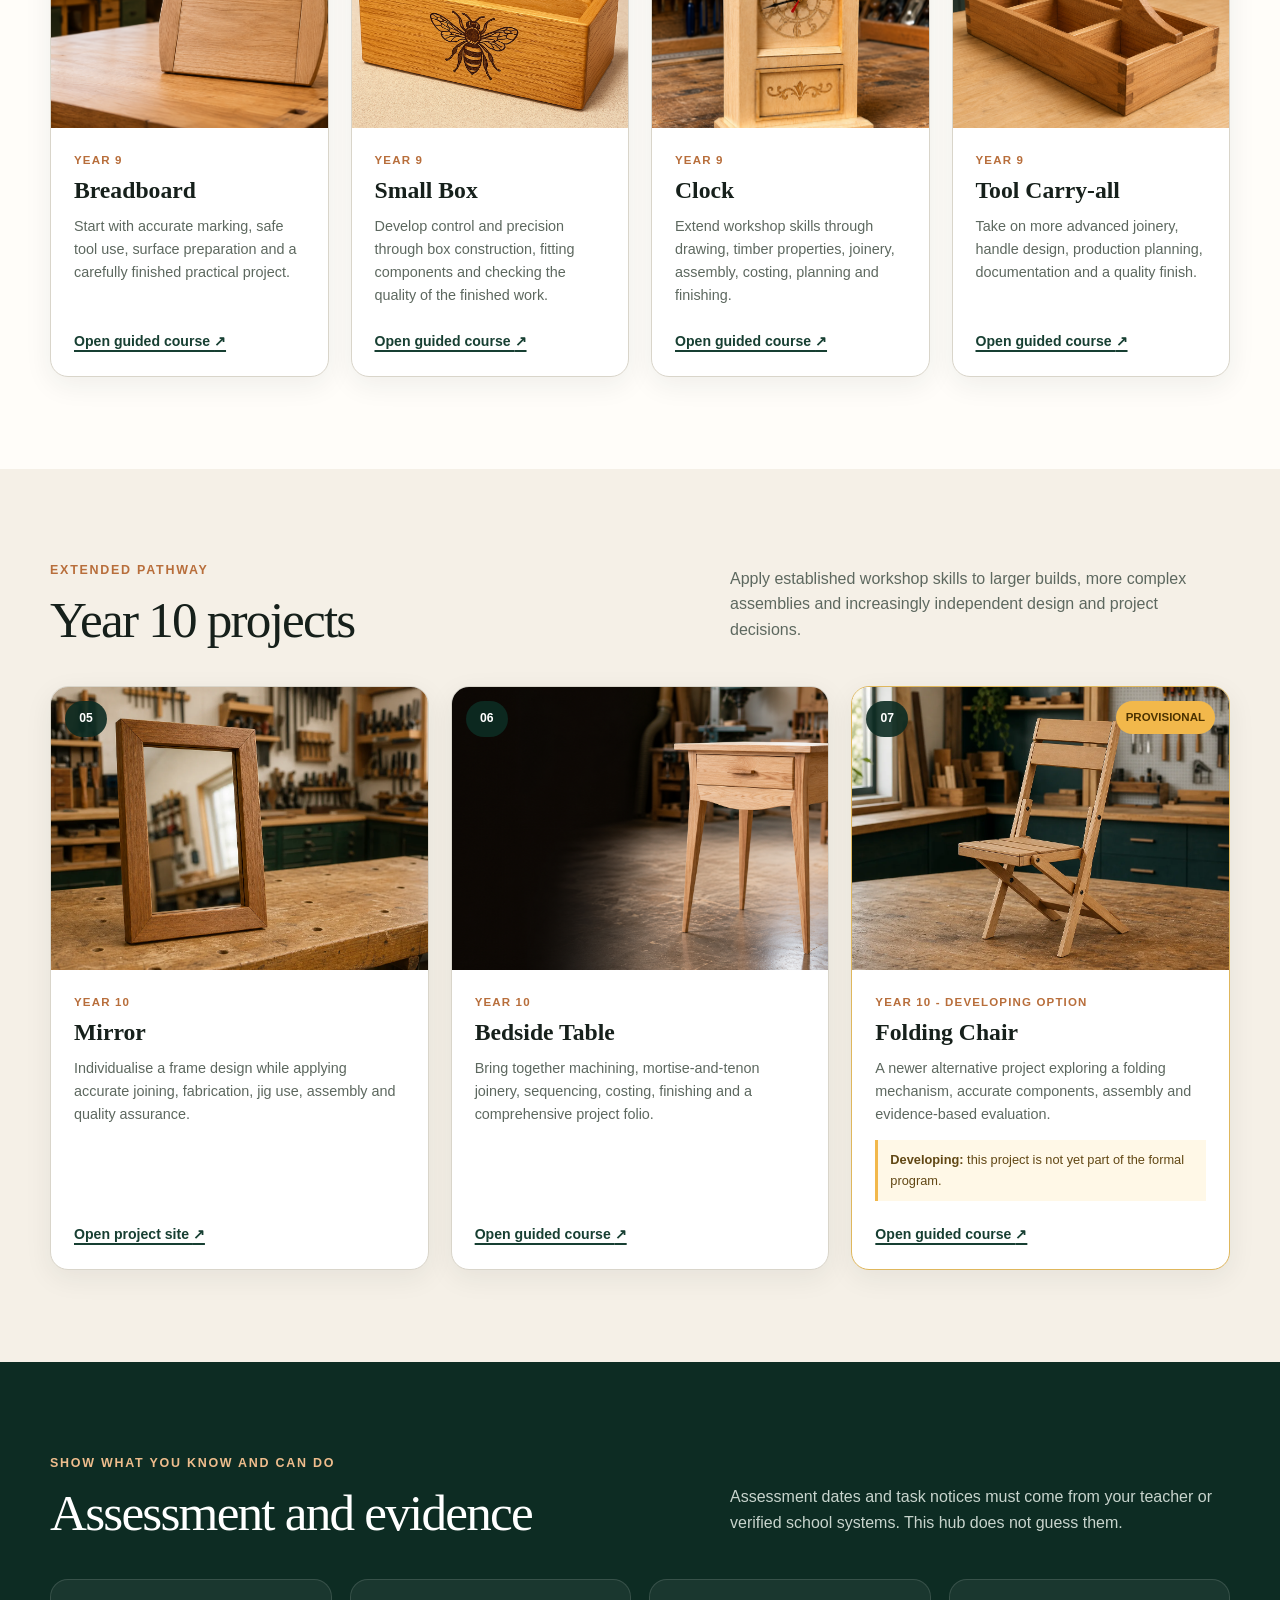
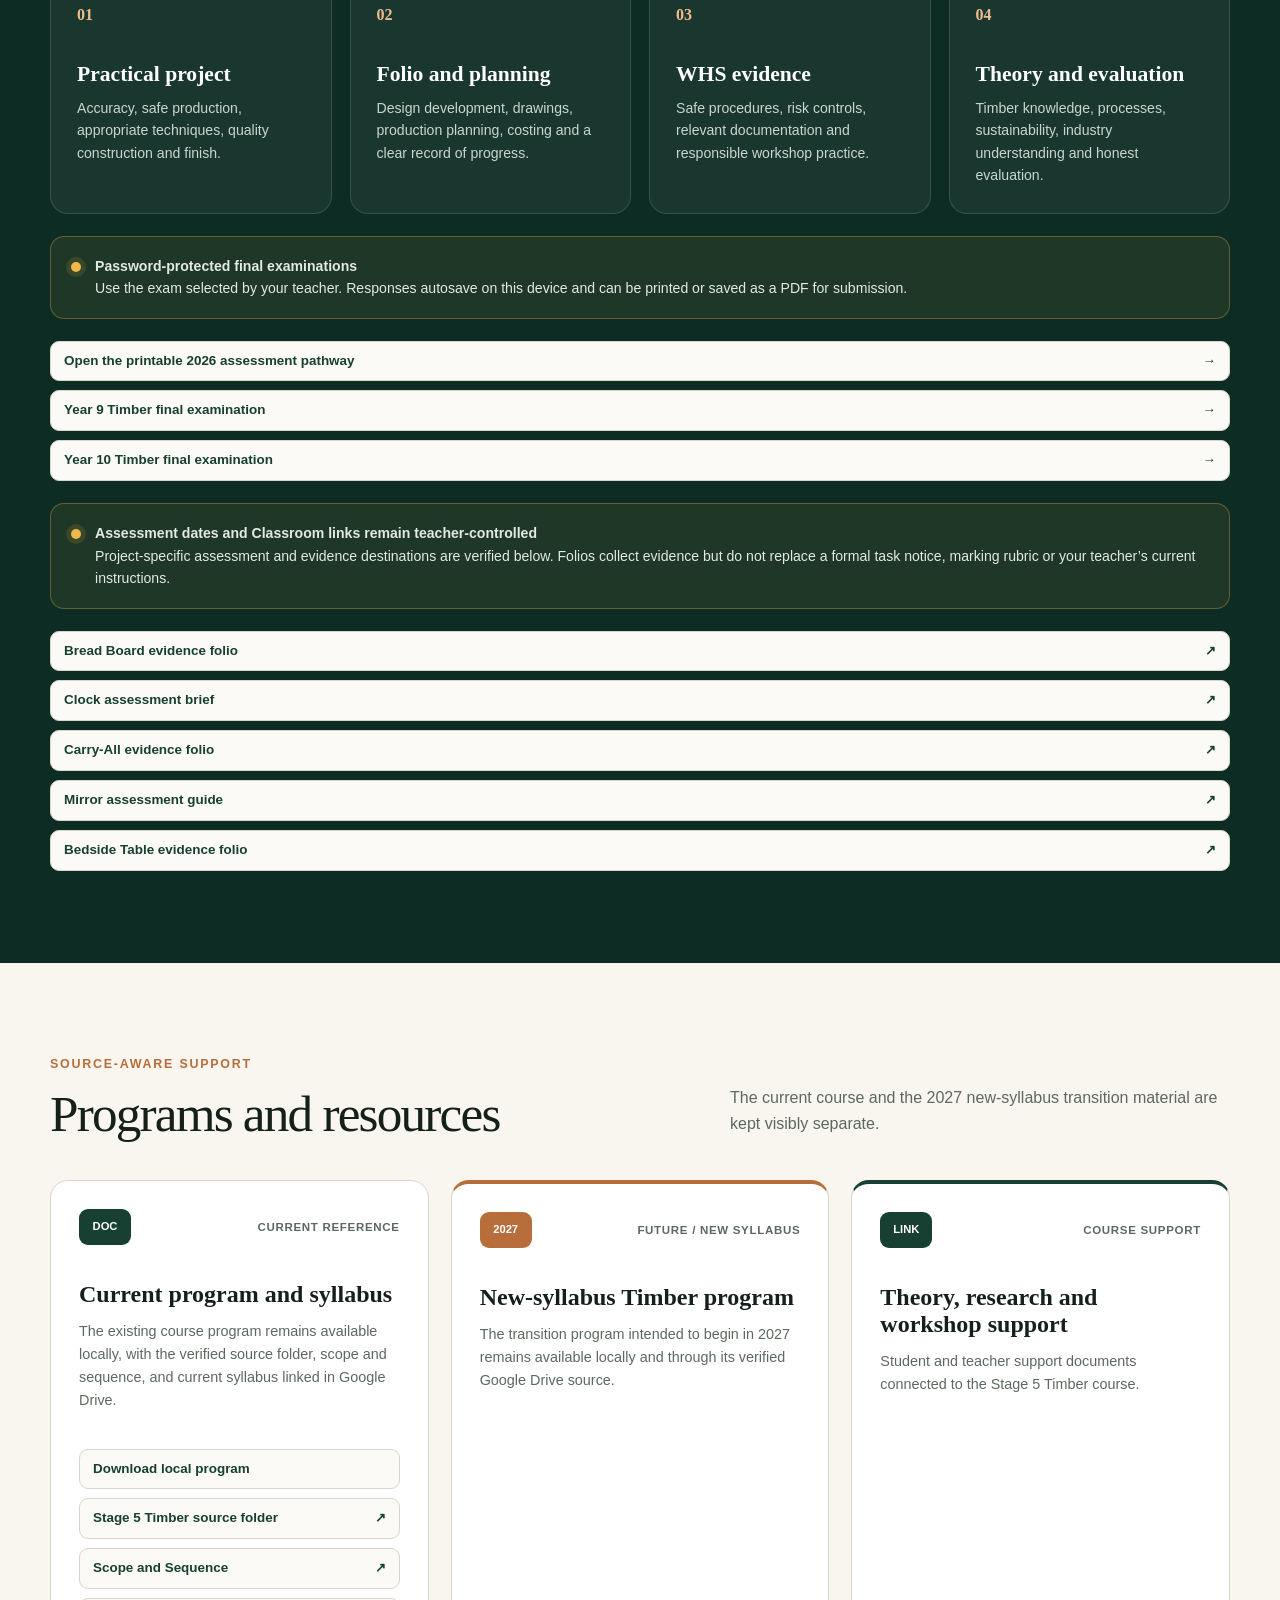
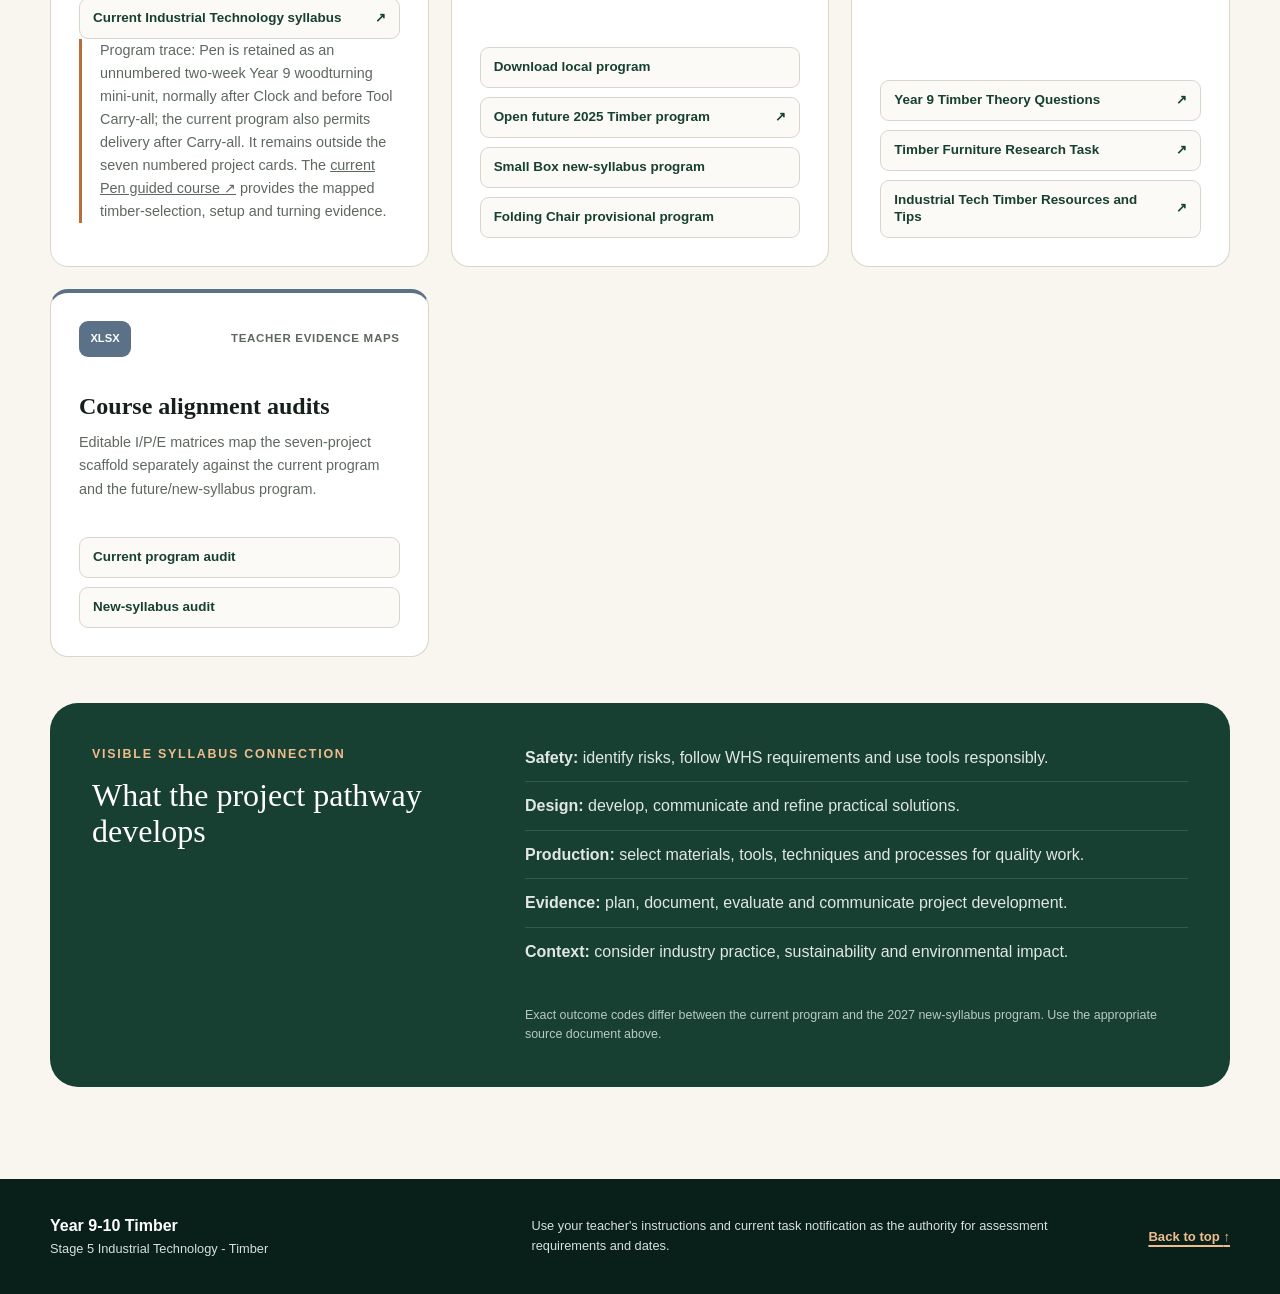
==== commit cb61b128: "Add 2026 timber assessment pathway and exams" ====
--- a/index.html
+++ b/index.html
@@ -225,6 +225,15 @@
         </div>
         <div class="pending-strip" role="note">
           <span class="pending-dot" aria-hidden="true"></span>
+          <div><strong>Password-protected final examinations</strong><br>Use the exam selected by your teacher. Responses autosave on this device and can be printed or saved as a PDF for submission.</div>
+        </div>
+        <div class="resource-links" aria-label="End-of-year examinations">
+          <a href="assessment-2026.html">Open the printable 2026 assessment pathway <span aria-hidden="true">&#8594;</span></a>
+          <a href="exams/year9.html">Year 9 Timber final examination <span aria-hidden="true">&#8594;</span></a>
+          <a href="exams/year10.html">Year 10 Timber final examination <span aria-hidden="true">&#8594;</span></a>
+        </div>
+        <div class="pending-strip" role="note">
+          <span class="pending-dot" aria-hidden="true"></span>
           <div><strong>Assessment dates and Classroom links remain teacher-controlled</strong><br>Project-specific assessment and evidence destinations are verified below. Folios collect evidence but do not replace a formal task notice, marking rubric or your teacher’s current instructions.</div>
         </div>
         <div class="resource-links" aria-label="Verified project assessment sources">
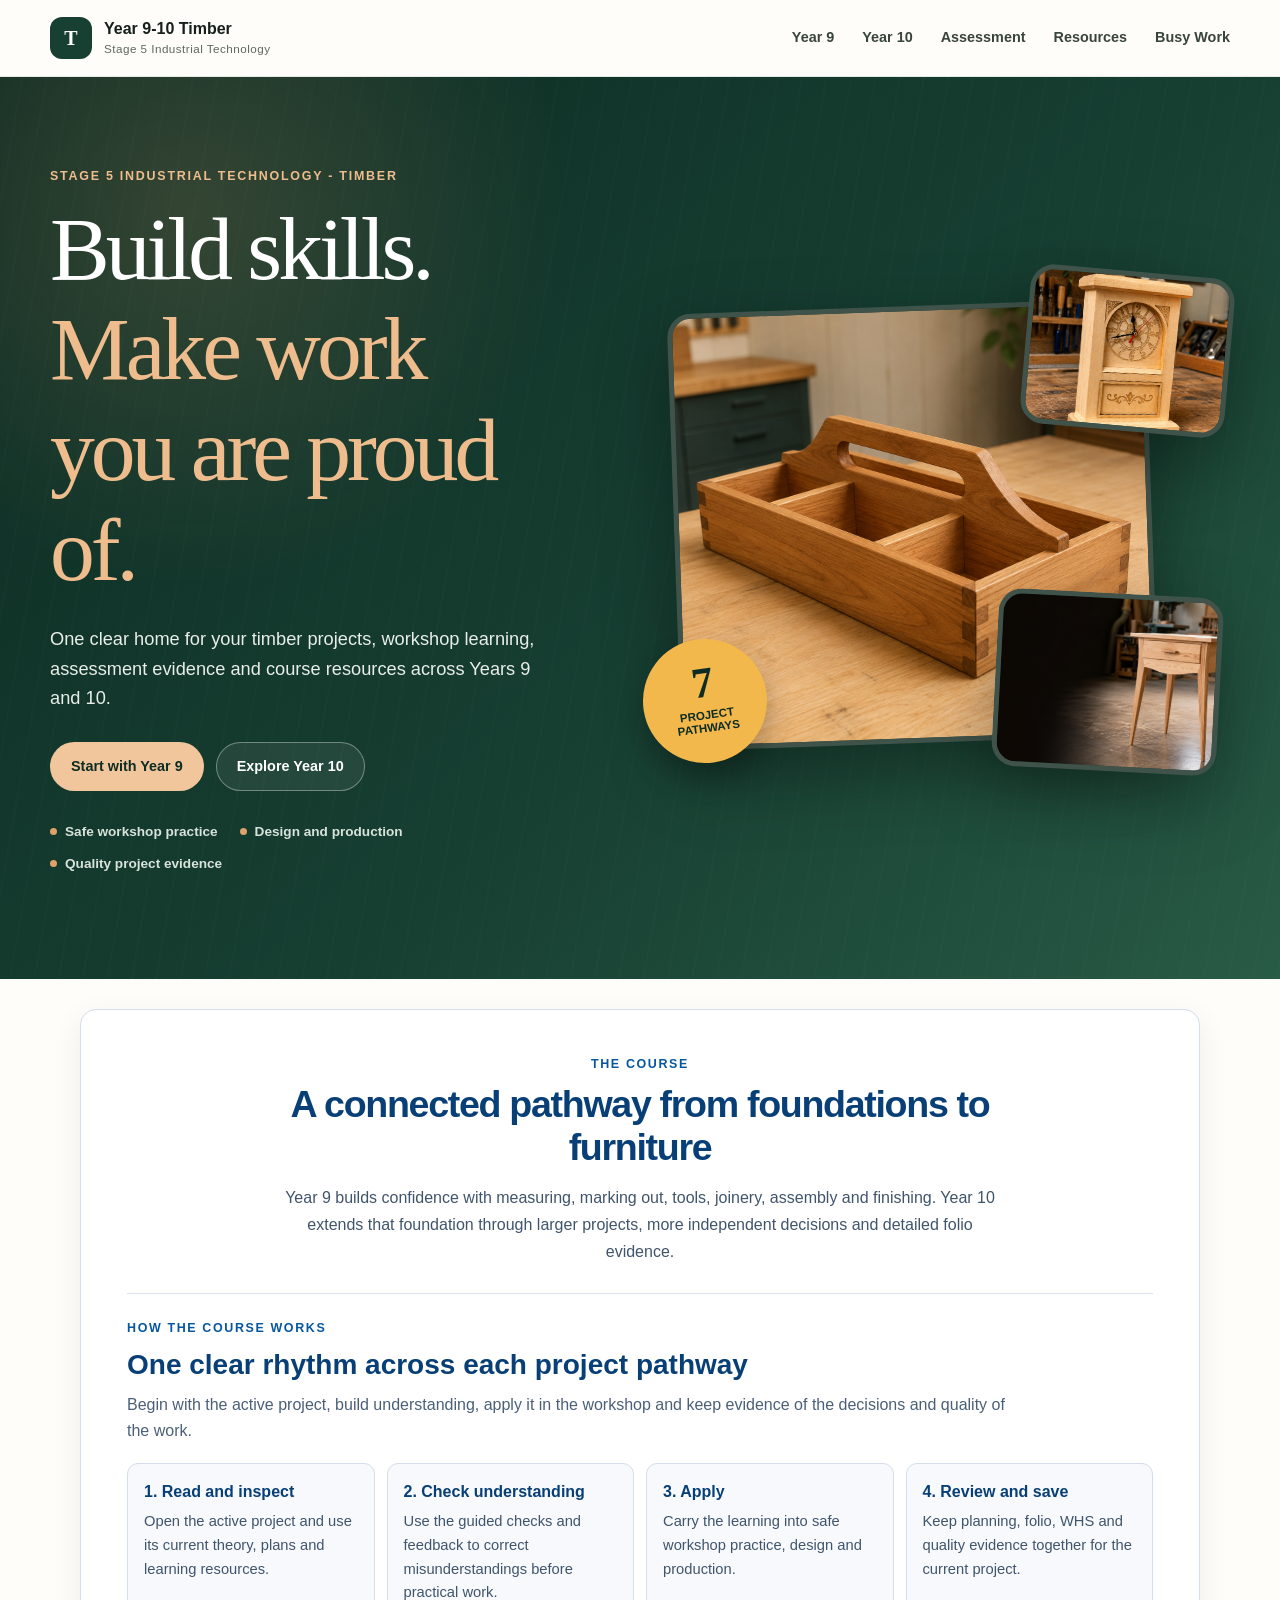
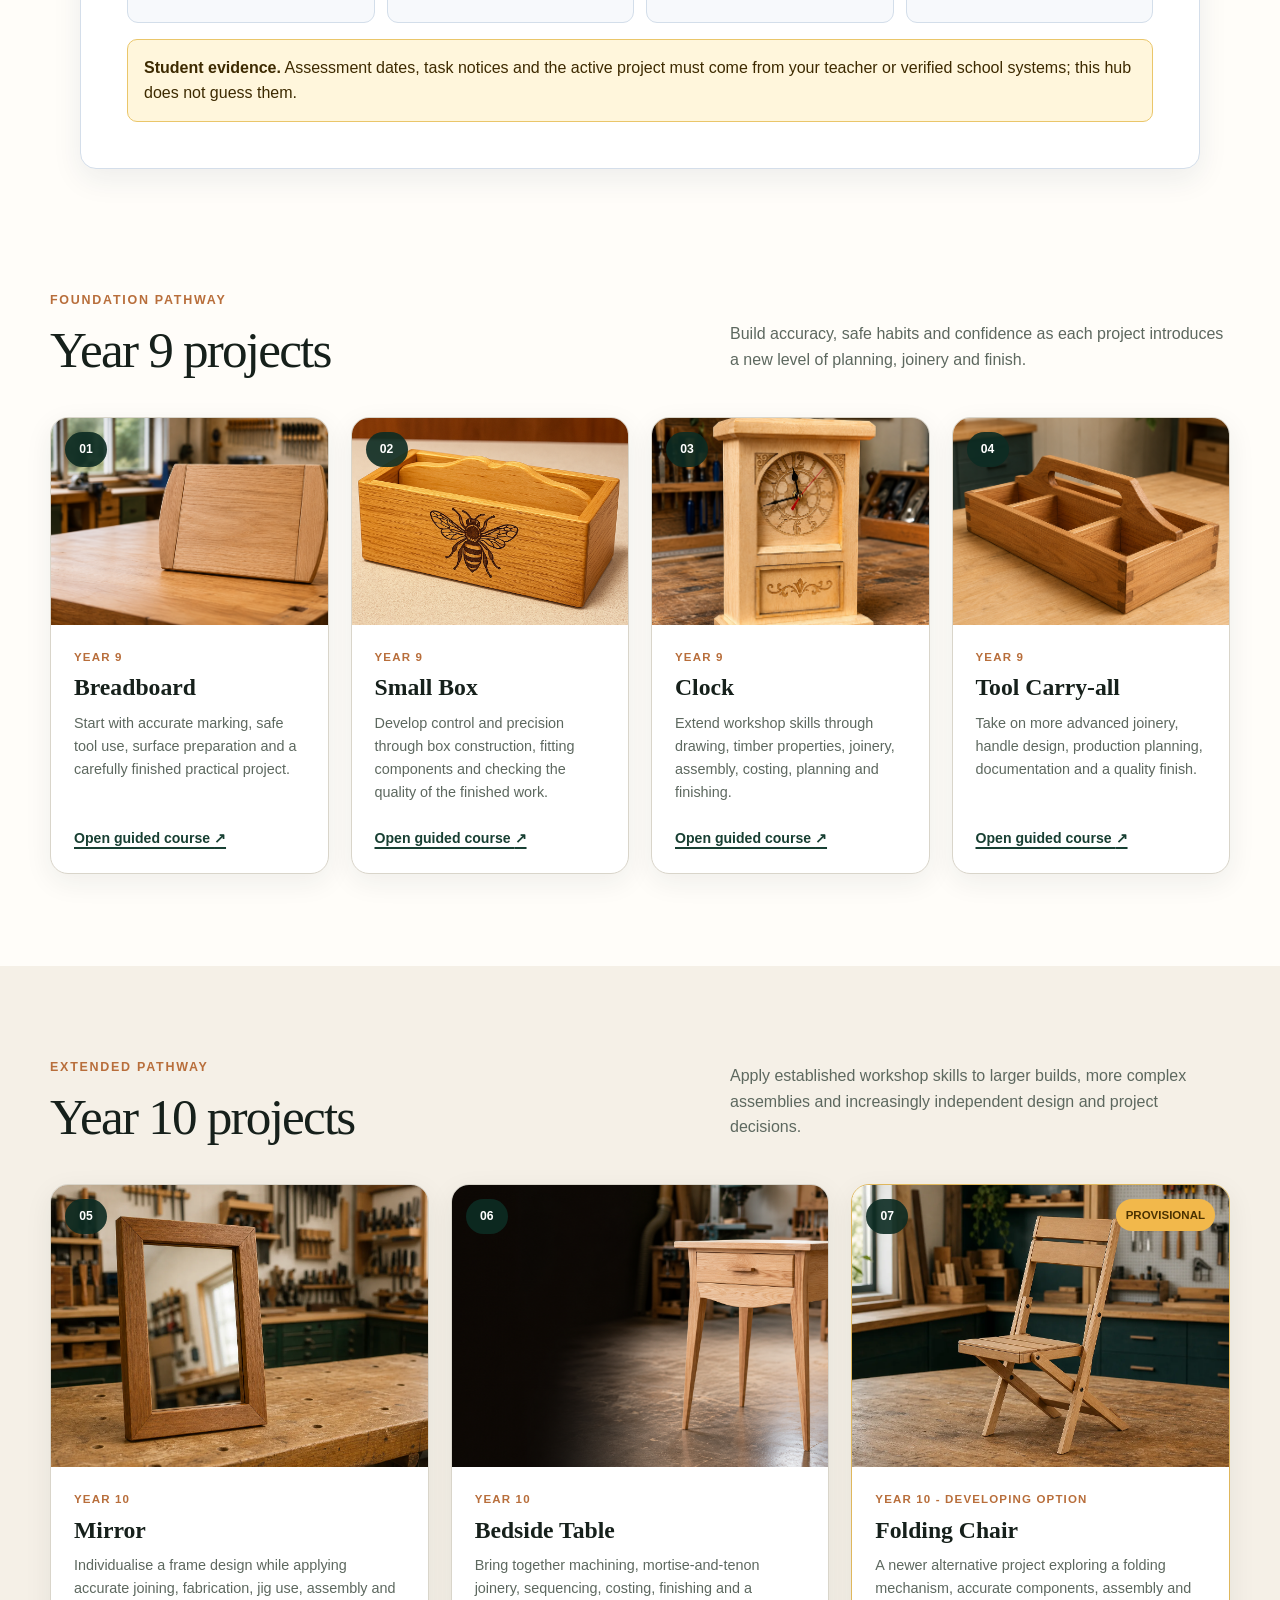
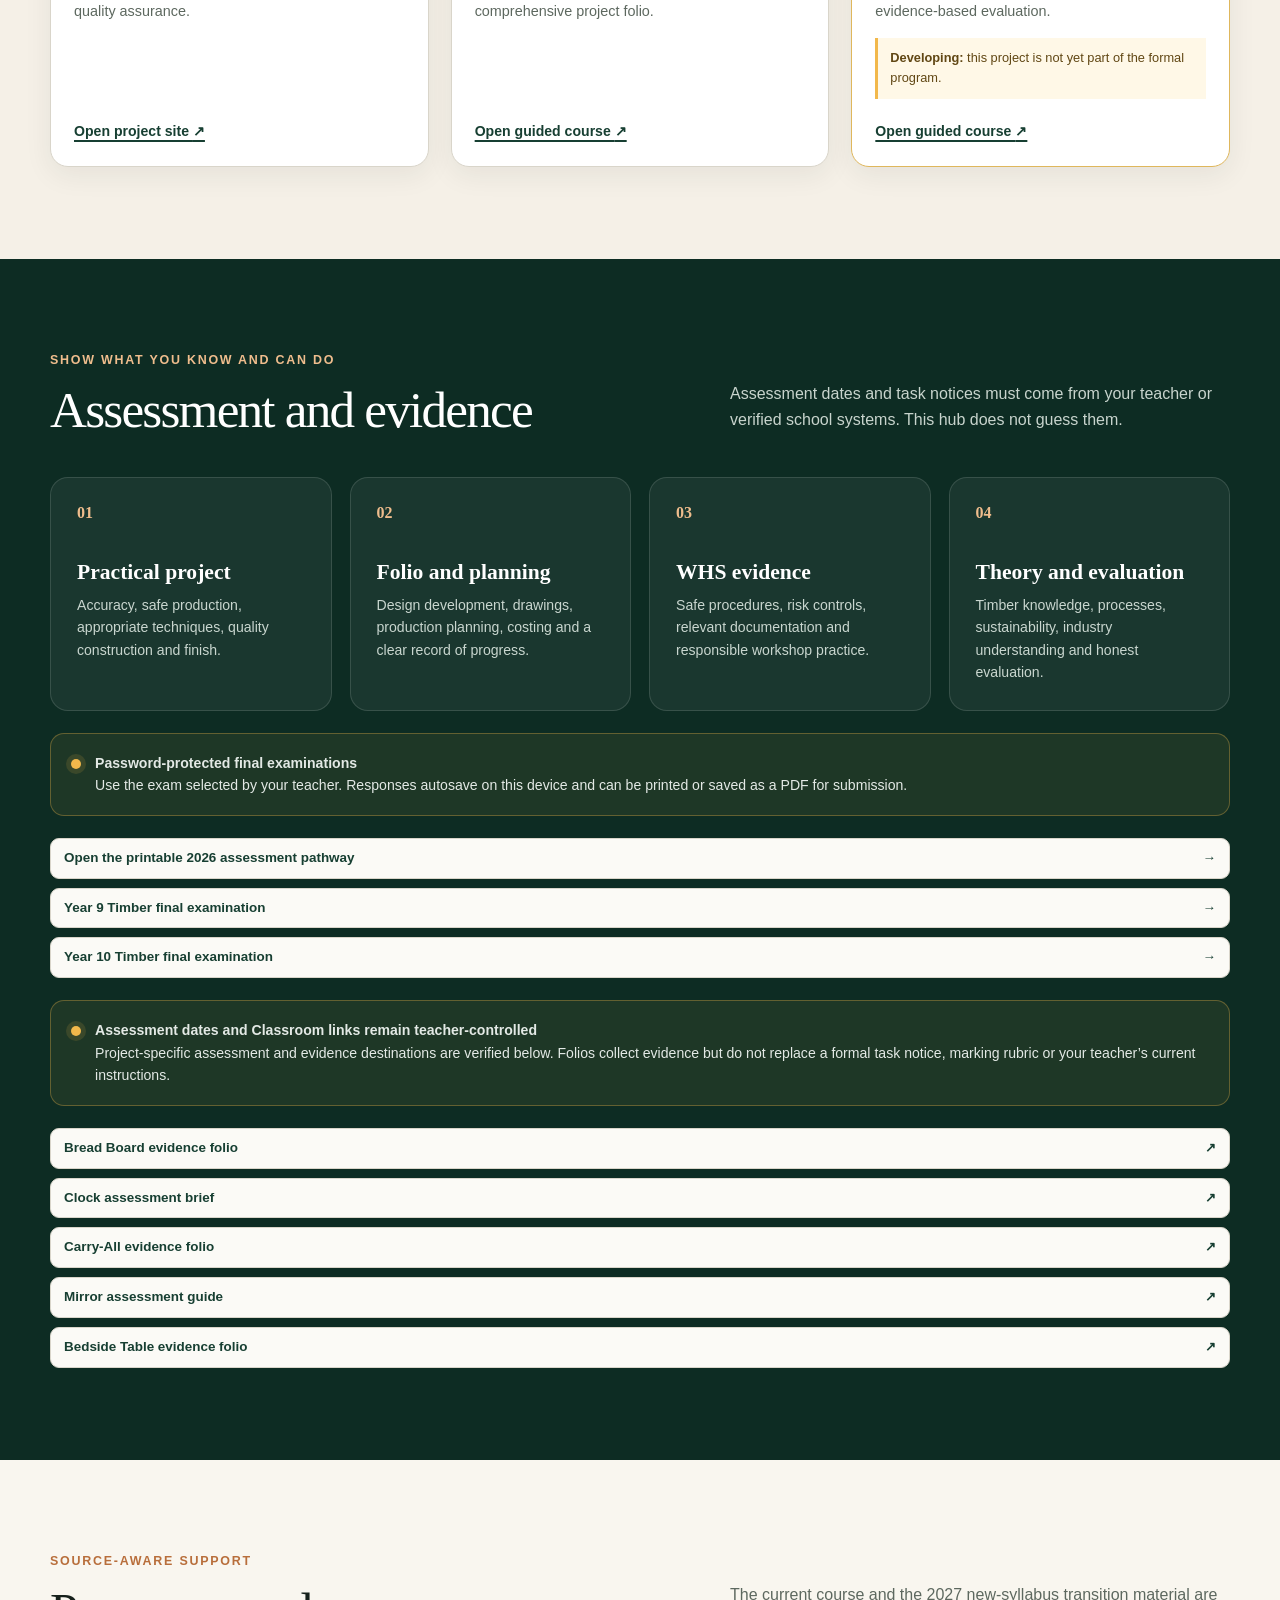
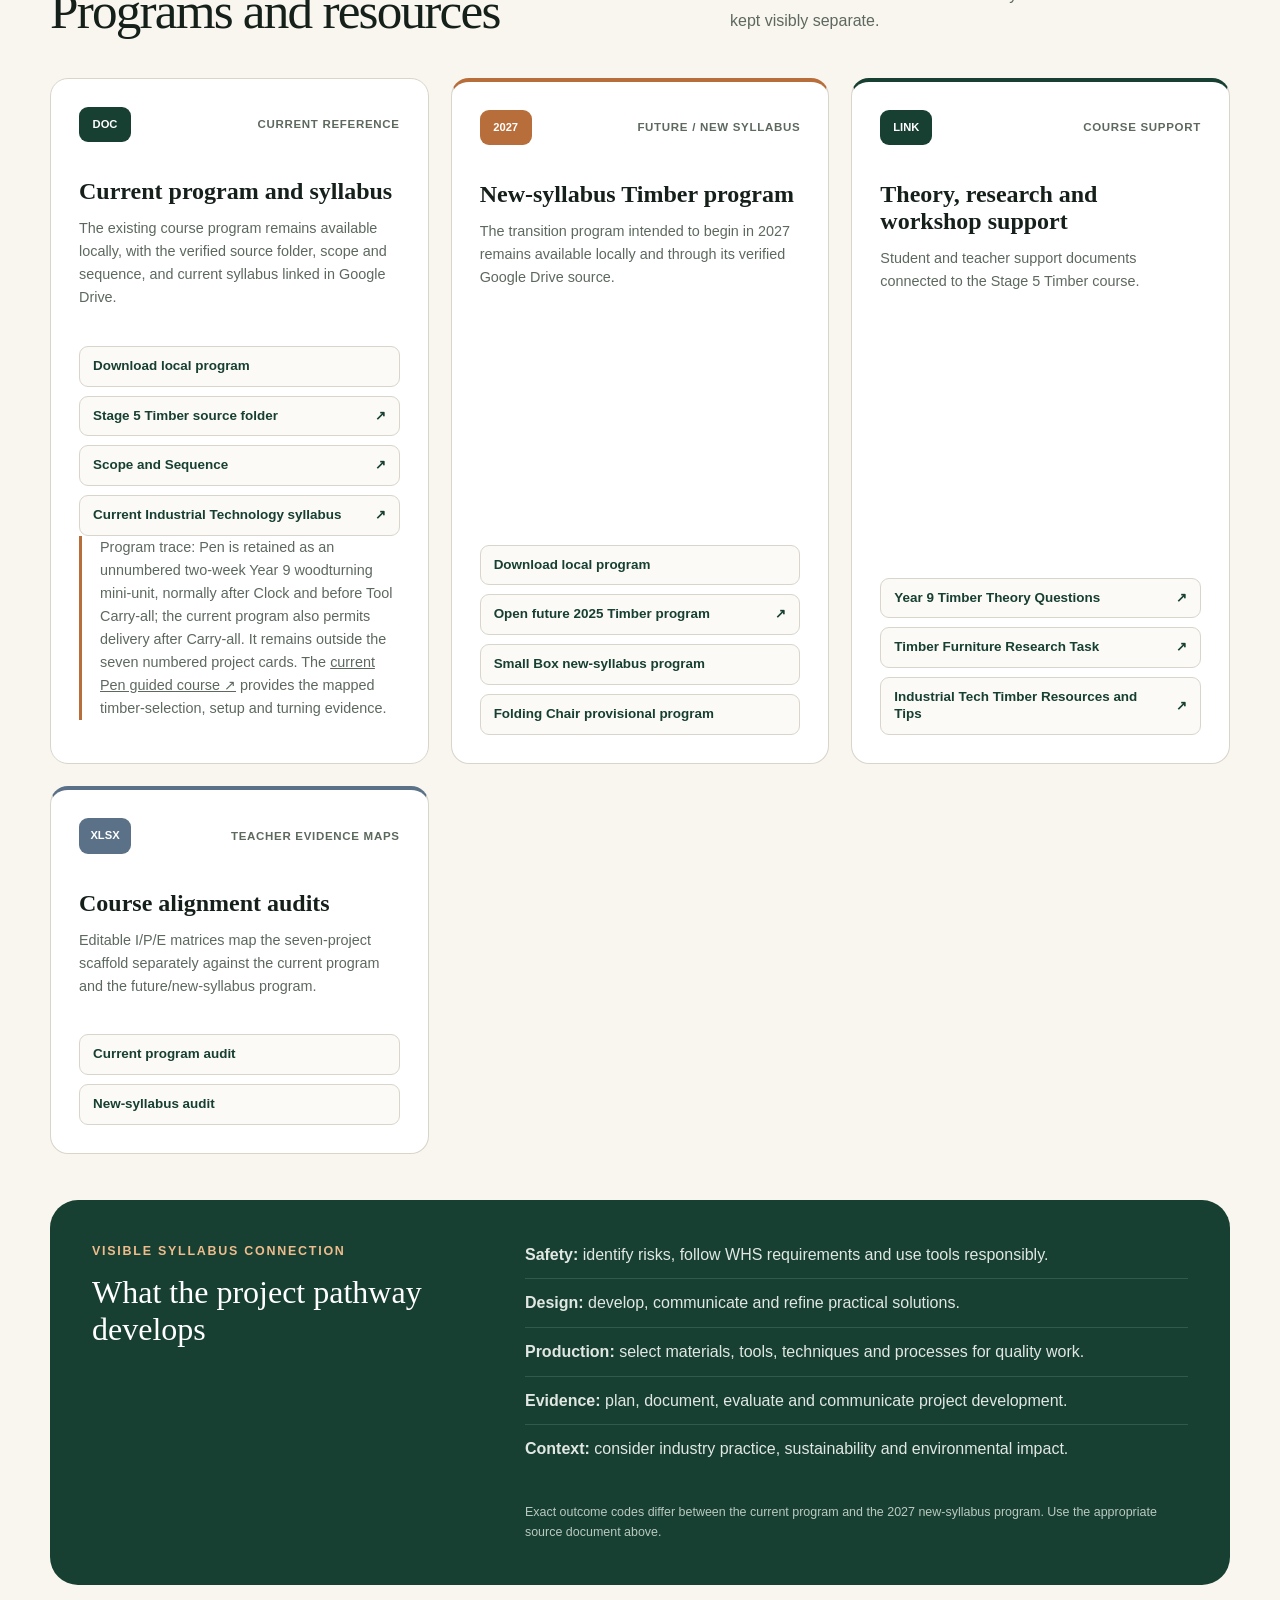
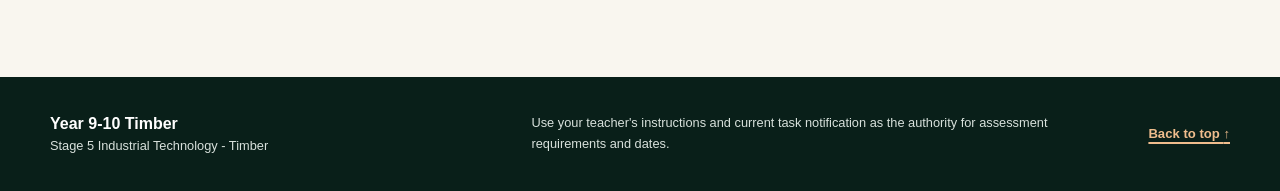
==== commit 36157a0a: "Standardise Task 33 course front page" ====
--- a/index.html
+++ b/index.html
@@ -6,6 +6,7 @@
   <meta name="description" content="Year 9-10 Timber course hub for Stage 5 Industrial Technology - Timber projects, assessment guidance and program resources.">
   <title>Year 9-10 Timber | Stage 5 Industrial Technology</title>
   <link rel="stylesheet" href="styles.css">
+  <link rel="stylesheet" href="course-family-intro.css">
 </head>
 <body>
   <a class="skip-link" href="#main-content">Skip to main content</a>
@@ -21,6 +22,7 @@
         <a href="#year-10">Year 10</a>
         <a href="#assessment">Assessment</a>
         <a href="#resources">Resources</a>
+        <a href="https://stevencowell.github.io/busy-worksheets/?library=timber">Busy Work</a>
       </nav>
     </div>
   </header>
@@ -58,18 +60,30 @@
       </div>
     </section>
 
-    <section class="overview section">
-      <div class="shell overview-grid">
-        <div>
-          <p class="eyebrow">The course</p>
-          <h2>A connected pathway from foundations to furniture</h2>
-        </div>
-        <div class="overview-copy">
-          <p>Year 9 builds confidence with measuring, marking out, hand and machine tools, joinery, assembly and finishing. Year 10 extends that foundation through larger projects, more independent design decisions, project management and detailed folio evidence.</p>
-          <p class="source-note">Project order follows the agreed course pathway, not school terms. Your teacher will confirm the active project and assessment requirements.</p>
-        </div>
-      </div>
-    </section>
+    <section class="course-family-intro" aria-labelledby="course-family-intro-title">
+  <div class="course-family-intro__inner">
+    <header class="course-family-intro__heading">
+      <p class="course-family-intro__eyebrow">The course</p>
+      <h2 id="course-family-intro-title">A connected pathway from foundations to furniture</h2>
+      <p class="course-family-intro__lede">Year 9 builds confidence with measuring, marking out, tools, joinery, assembly and finishing. Year 10 extends that foundation through larger projects, more independent decisions and detailed folio evidence.</p>
+    </header>
+    <div class="course-family-intro__routine">
+      <div class="course-family-intro__routine-heading">
+        <p class="course-family-intro__eyebrow">How the course works</p>
+        <h3>One clear rhythm across each project pathway</h3>
+        <p>Begin with the active project, build understanding, apply it in the workshop and keep evidence of the decisions and quality of the work.</p>
+      </div>
+      <div class="course-family-intro__cards">
+      <article class="course-family-intro__card"><h4>1. Read and inspect</h4><p>Open the active project and use its current theory, plans and learning resources.</p></article>
+      <article class="course-family-intro__card"><h4>2. Check understanding</h4><p>Use the guided checks and feedback to correct misunderstandings before practical work.</p></article>
+      <article class="course-family-intro__card"><h4>3. Apply</h4><p>Carry the learning into safe workshop practice, design and production.</p></article>
+      <article class="course-family-intro__card"><h4>4. Review and save</h4><p>Keep planning, folio, WHS and quality evidence together for the current project.</p></article>
+      </div>
+    </div>
+    <p class="course-family-intro__evidence"><strong>Student evidence.</strong> Assessment dates, task notices and the active project must come from your teacher or verified school systems; this hub does not guess them.</p>
+
+  </div>
+</section>
 
     <section class="section pathway-section" id="year-9" aria-labelledby="year-9-heading">
       <div class="shell">
--- a/course-family-intro.css
+++ b/course-family-intro.css
@@ -0,0 +1,175 @@
+.course-family-intro {
+  box-sizing: border-box;
+  width: min(1120px, calc(100% - 40px));
+  margin: 30px auto;
+  padding: clamp(28px, 4vw, 46px);
+  color: #17324d;
+  background: #ffffff;
+  border: 1px solid #d4deea;
+  border-radius: 16px;
+  box-shadow: 0 10px 30px rgba(28, 52, 76, 0.08);
+}
+
+.course-family-intro *,
+.course-family-intro *::before,
+.course-family-intro *::after {
+  box-sizing: border-box;
+}
+
+.course-family-intro__heading {
+  max-width: 780px;
+  margin: 0 auto;
+  text-align: center;
+}
+
+.course-family-intro__eyebrow {
+  margin: 0 0 10px;
+  color: #0757a0;
+  font-size: 0.78rem;
+  font-weight: 800;
+  letter-spacing: 0.13em;
+  line-height: 1.35;
+  text-transform: uppercase;
+}
+
+.course-family-intro__heading h2,
+.course-family-intro__routine-heading h3 {
+  color: #073f76;
+  font-family: inherit;
+  font-weight: 800;
+}
+
+.course-family-intro__heading h2 {
+  margin: 0;
+  font-size: clamp(1.75rem, 3.1vw, 2.35rem);
+  line-height: 1.15;
+}
+
+.course-family-intro__lede {
+  max-width: 720px;
+  margin: 14px auto 0;
+  color: #40546b;
+  font-size: 1rem;
+  line-height: 1.7;
+}
+
+.course-family-intro__routine {
+  margin-top: 28px;
+  padding-top: 26px;
+  border-top: 1px solid #d8e1eb;
+}
+
+.course-family-intro__routine-heading {
+  max-width: 900px;
+  margin-bottom: 18px;
+}
+
+.course-family-intro__routine-heading h3 {
+  margin: 0;
+  font-size: clamp(1.35rem, 2.3vw, 1.75rem);
+  line-height: 1.25;
+}
+
+.course-family-intro__routine-heading > p:last-child {
+  margin: 10px 0 0;
+  color: #4b6077;
+  line-height: 1.65;
+}
+
+.course-family-intro__cards {
+  display: grid;
+  grid-template-columns: repeat(4, minmax(0, 1fr));
+  gap: 12px;
+  align-items: stretch;
+}
+
+.course-family-intro__card {
+  min-width: 0;
+  min-height: 150px;
+  padding: 17px 16px;
+  background: #f7f9fc;
+  border: 1px solid #d3deea;
+  border-radius: 11px;
+}
+
+.course-family-intro__card h4 {
+  margin: 0 0 8px;
+  color: #073f76;
+  font-size: 1rem;
+  font-weight: 800;
+  line-height: 1.35;
+}
+
+.course-family-intro__card p {
+  margin: 0;
+  color: #40546b;
+  font-size: 0.92rem;
+  line-height: 1.6;
+}
+
+.course-family-intro__evidence,
+.course-family-intro__boundary {
+  margin: 16px 0 0;
+  padding: 15px 16px;
+  border-radius: 10px;
+  line-height: 1.6;
+}
+
+.course-family-intro__evidence {
+  color: #3d2a00;
+  background: #fff6dc;
+  border: 1px solid #eac66a;
+}
+
+.course-family-intro__boundary {
+  color: #4b3a16;
+  background: #fbf8ef;
+  border: 1px solid #ddd2b8;
+}
+
+.course-family-intro--vet {
+  border-top: 5px solid #0e5c6c;
+  border-radius: 10px;
+  box-shadow: 0 8px 24px rgba(20, 54, 63, 0.08);
+}
+
+.course-family-intro--vet .course-family-intro__eyebrow,
+.course-family-intro--vet .course-family-intro__heading h2,
+.course-family-intro--vet .course-family-intro__routine-heading h3,
+.course-family-intro--vet .course-family-intro__card h4 {
+  color: #0b5261;
+}
+
+.course-family-intro--vet .course-family-intro__card {
+  background: #f3f8f9;
+  border-color: #c8dcdf;
+}
+
+.course-family-intro--vet .course-family-intro__evidence {
+  color: #183b43;
+  background: #eaf5f6;
+  border-color: #abd0d5;
+}
+
+@media (max-width: 900px) {
+  .course-family-intro__cards {
+    grid-template-columns: repeat(2, minmax(0, 1fr));
+  }
+}
+
+@media (max-width: 560px) {
+  .course-family-intro {
+    width: min(100% - 24px, 1120px);
+    margin: 18px auto;
+    padding: 24px 18px;
+    border-radius: 13px;
+  }
+
+  .course-family-intro__cards {
+    grid-template-columns: 1fr;
+  }
+
+  .course-family-intro__card {
+    min-height: 0;
+  }
+}
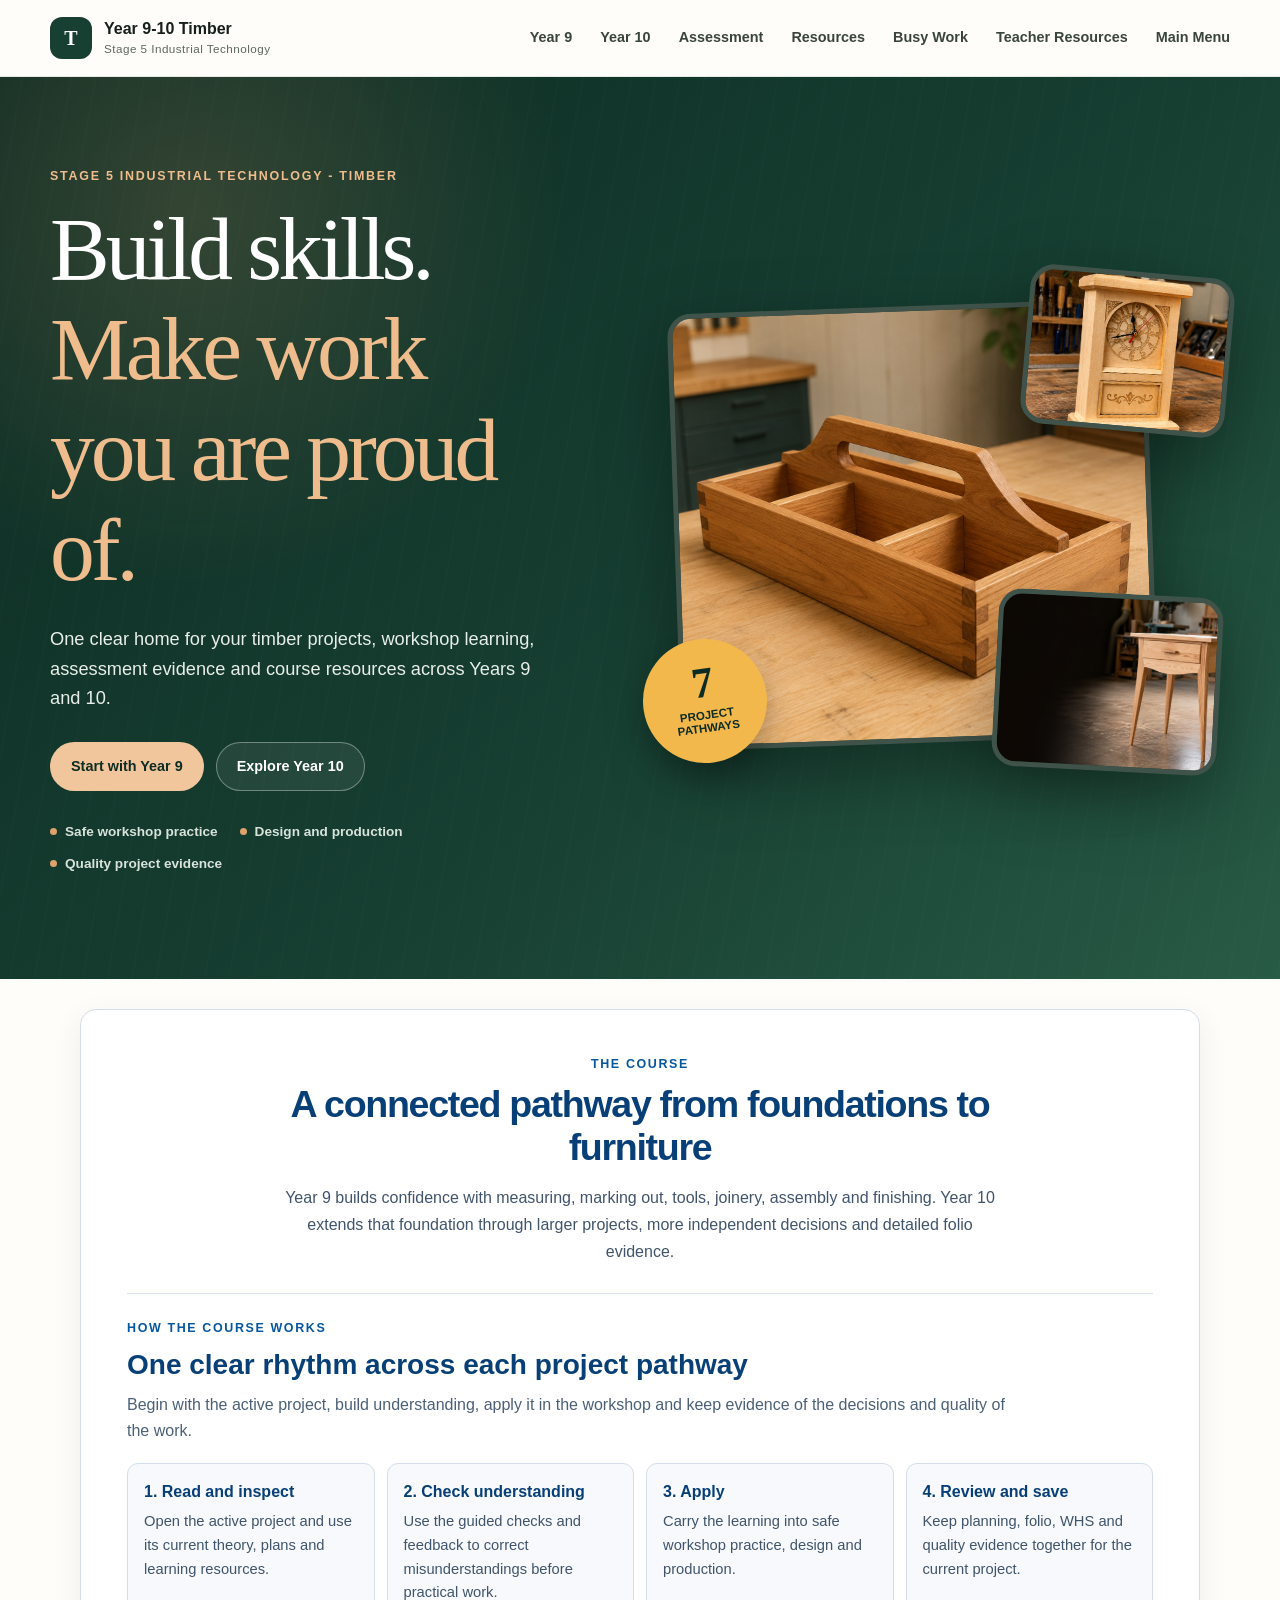
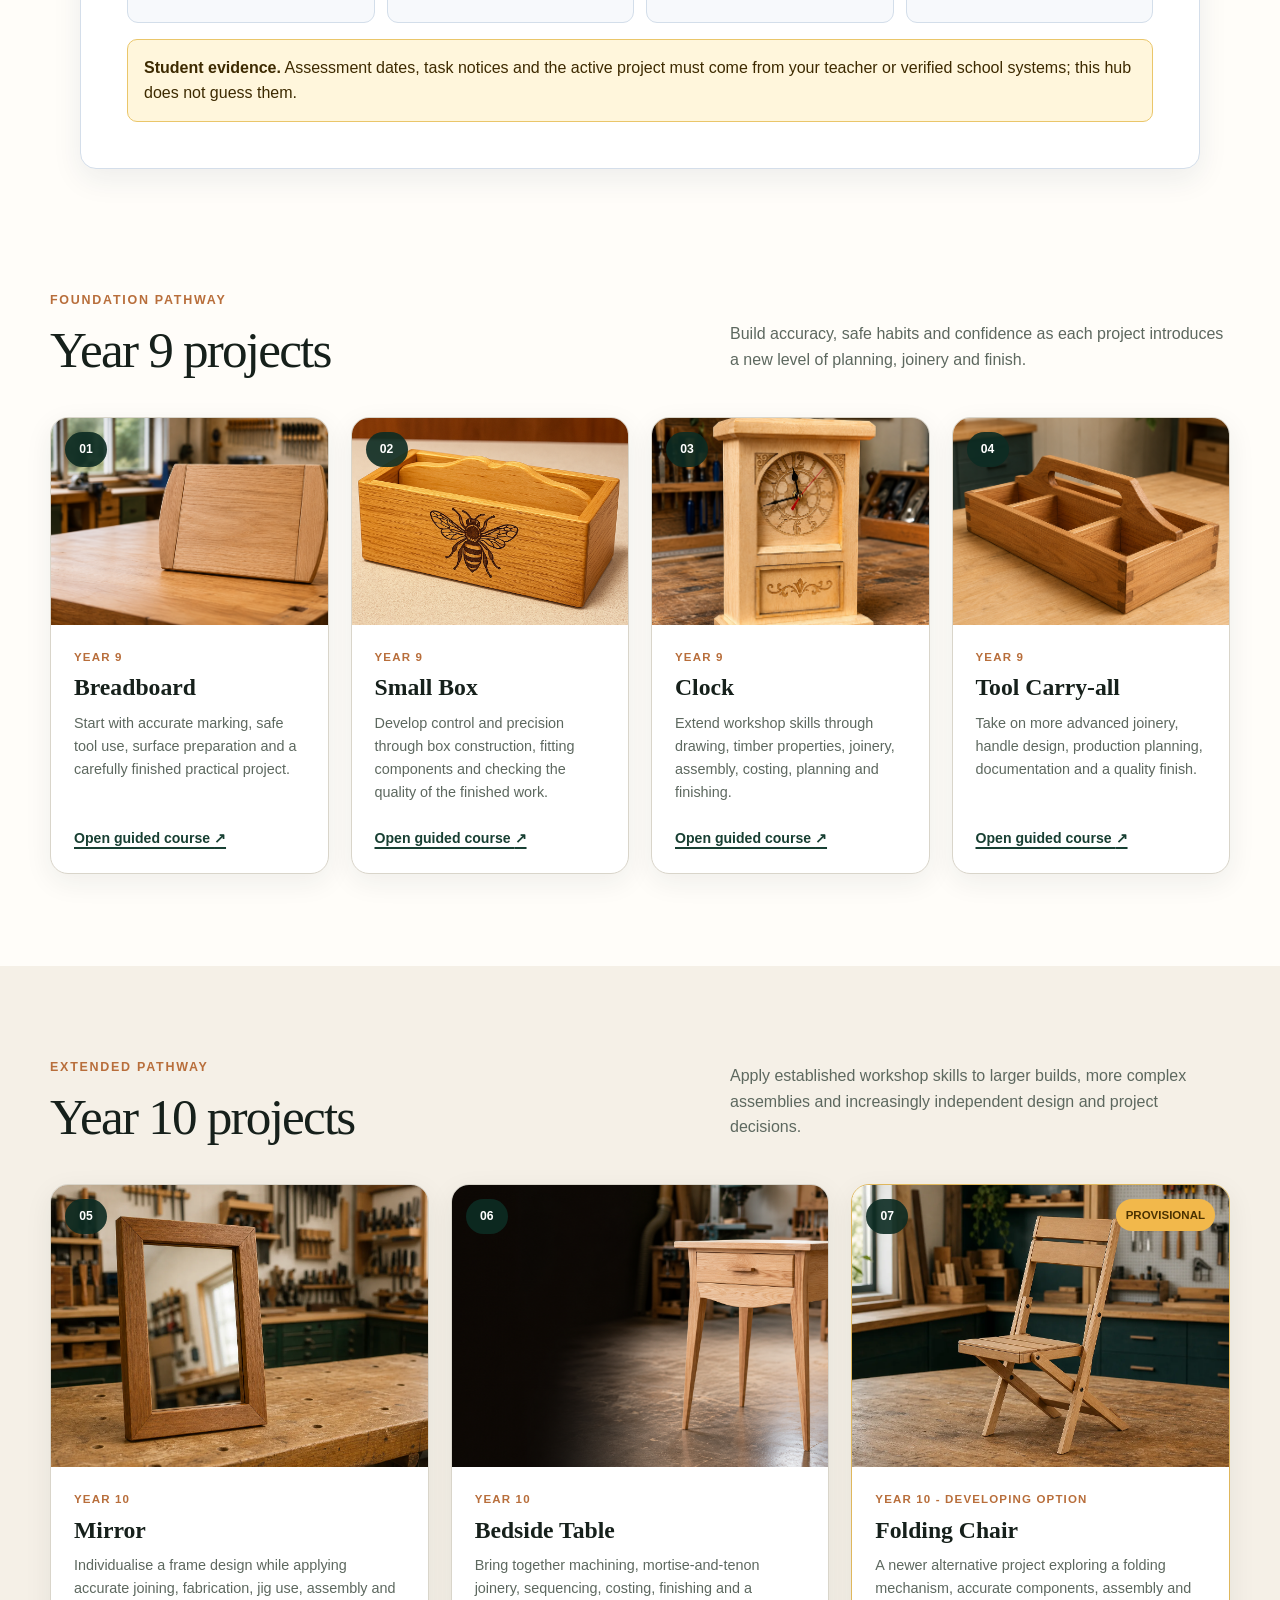
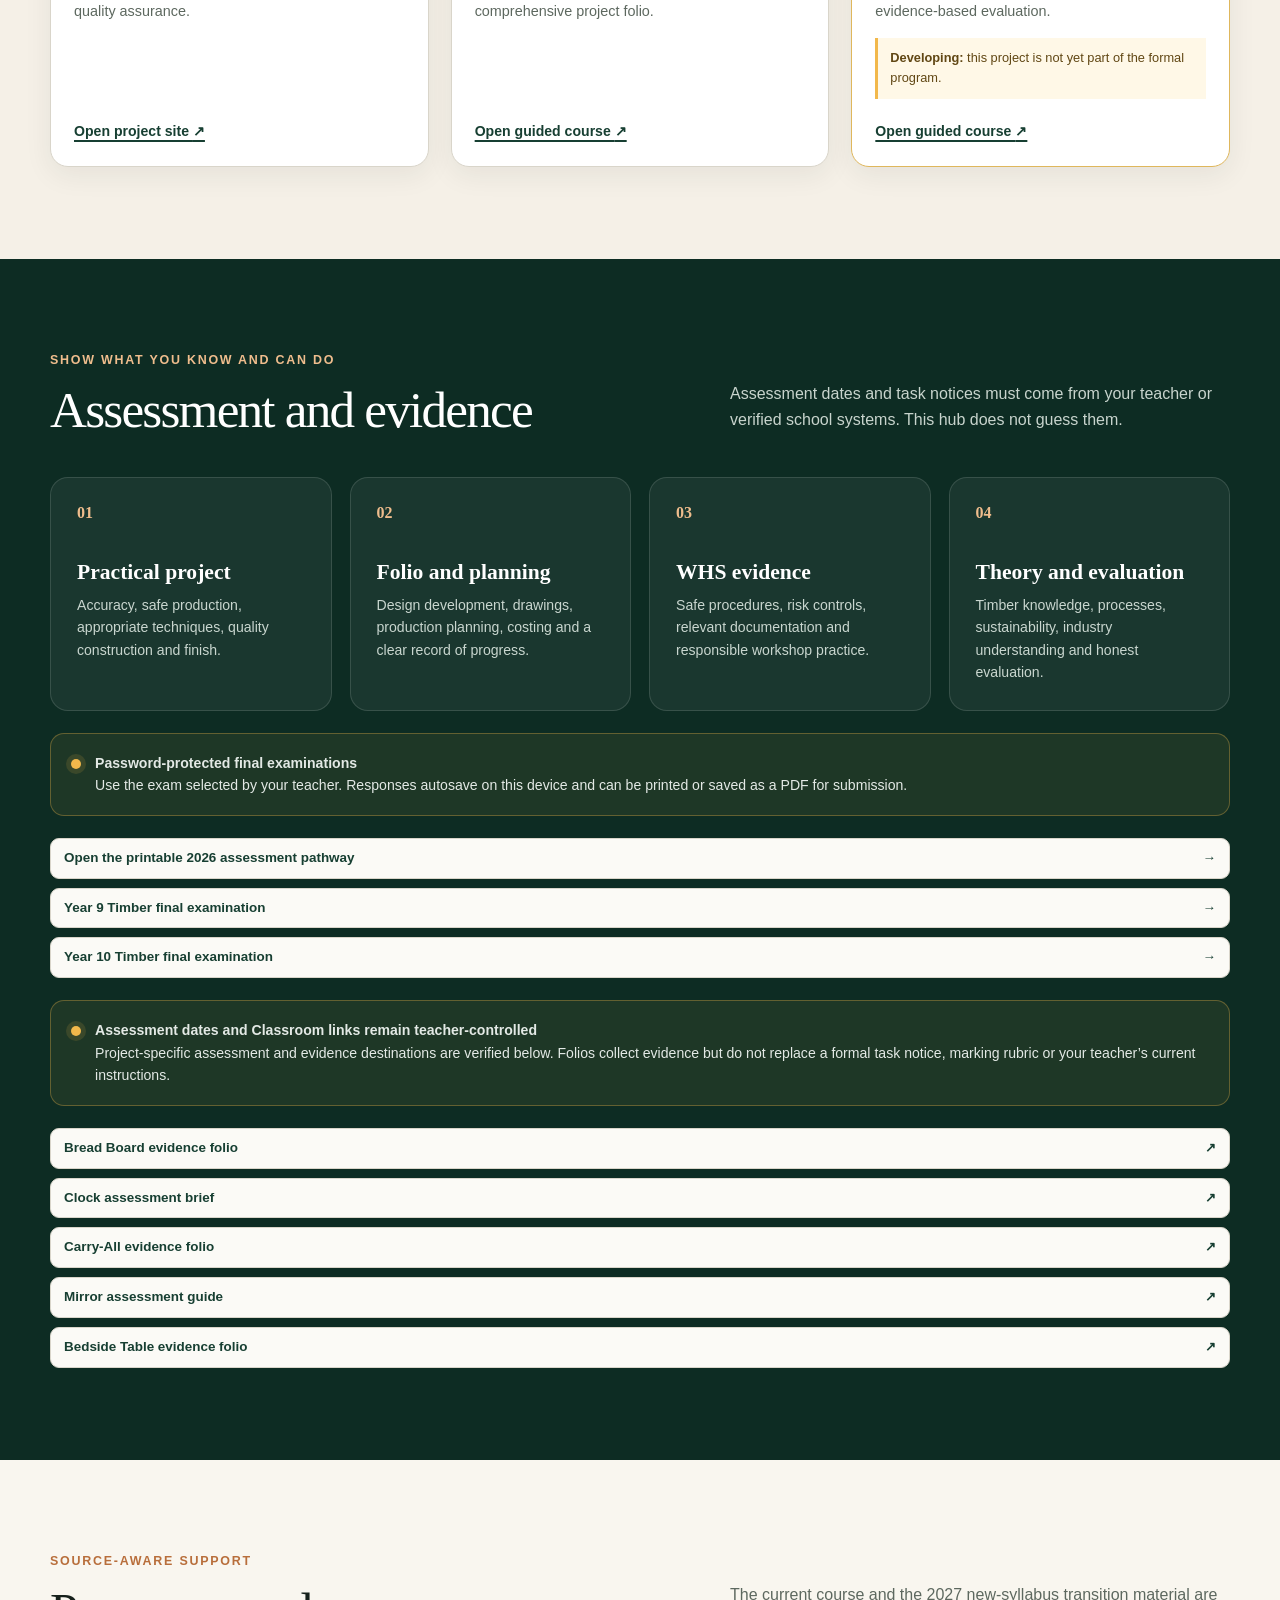
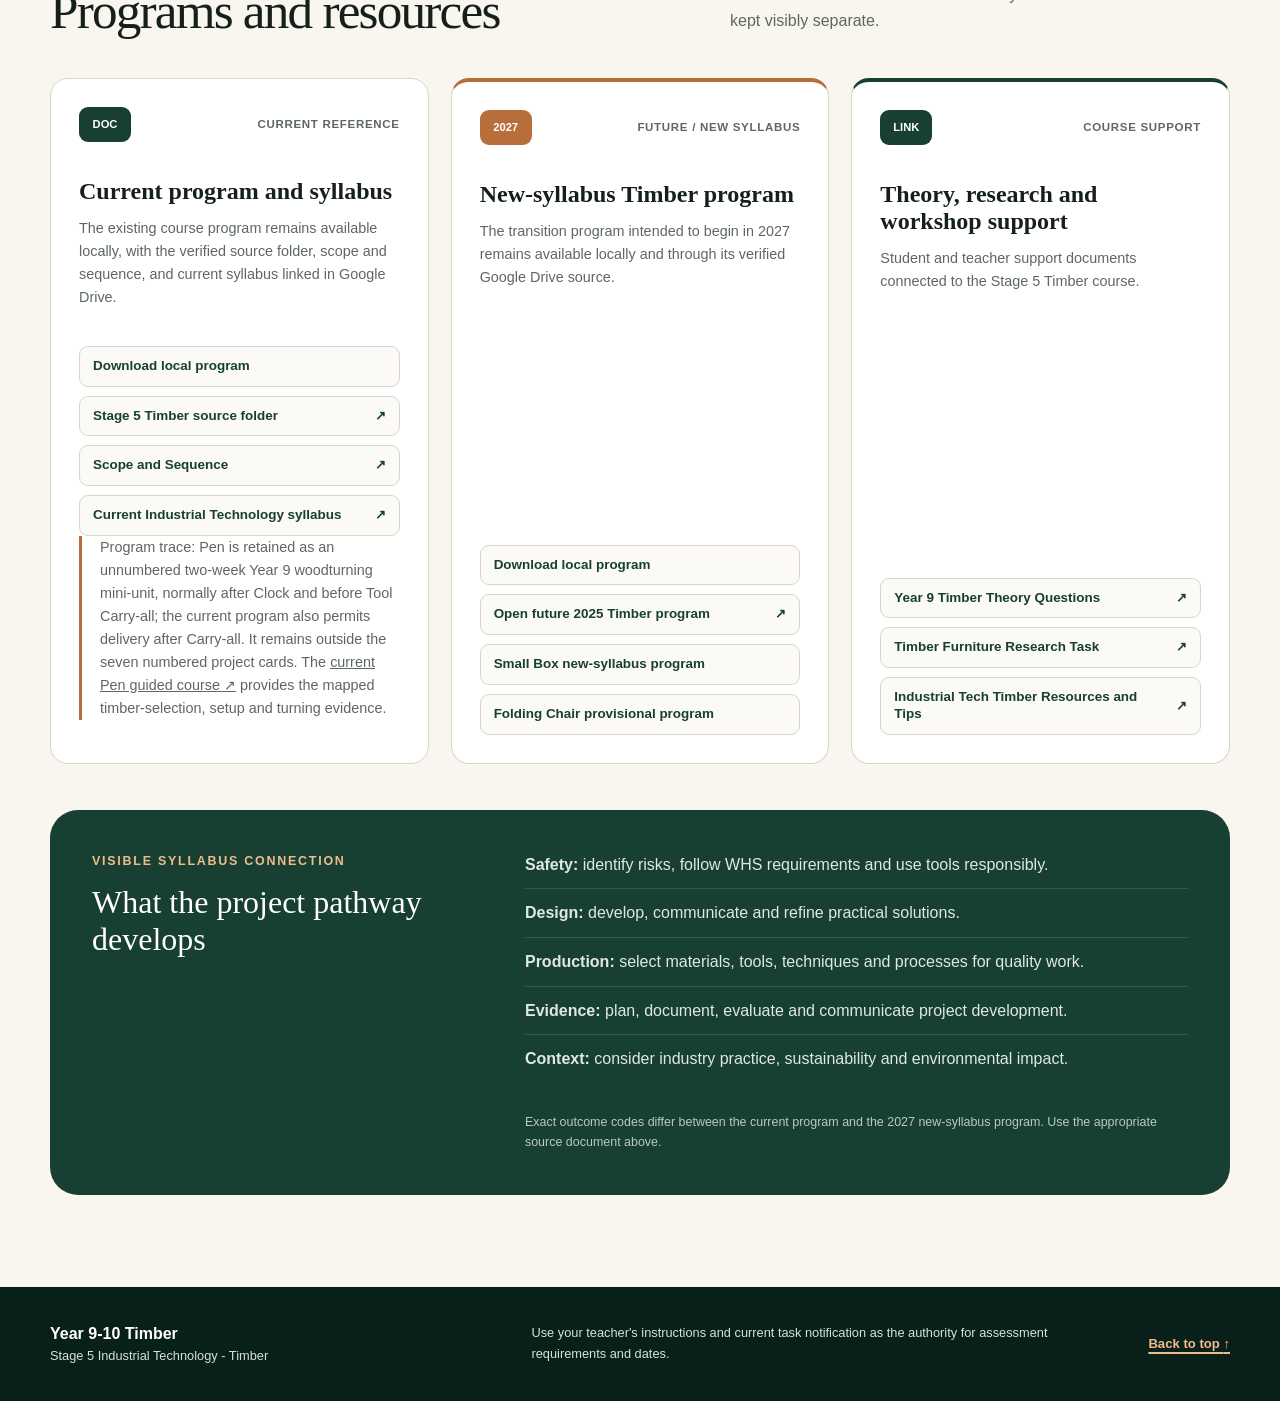
==== commit 56e0ed87: "Move staff-only Timber resources behind teacher navigation" ====
--- a/index.html
+++ b/index.html
@@ -23,6 +23,8 @@
         <a href="#assessment">Assessment</a>
         <a href="#resources">Resources</a>
         <a href="https://stevencowell.github.io/busy-worksheets/?library=timber">Busy Work</a>
+        <a href="teacher-resources.html">Teacher Resources</a>
+        <a href="https://stevencowell.github.io/Main-Page/">Main Menu</a>
       </nav>
     </div>
   </header>
@@ -306,16 +308,6 @@
               <a href="https://drive.google.com/file/d/16CDNbxJ7urw6sEhyIvHPfn1RlA86VnkI/view" target="_blank" rel="noopener">Industrial Tech Timber Resources and Tips <span aria-hidden="true">&#8599;</span></a>
             </div>
           </article>
-
-          <article class="resource-card audit-resource">
-            <div class="resource-topline"><span class="resource-icon" aria-hidden="true">XLSX</span><span class="resource-status">Teacher evidence maps</span></div>
-            <h3>Course alignment audits</h3>
-            <p>Editable I/P/E matrices map the seven-project scaffold separately against the current program and the future/new-syllabus program.</p>
-            <div class="resource-links">
-              <a href="Timber%20Course%20Alignment%20Audit.xlsx">Current program audit</a>
-              <a href="Timber%20Course%20New%20Syllabus%20Alignment%20Audit.xlsx">New-syllabus audit</a>
-            </div>
-          </article>
         </div>
 
         <div class="outcomes-panel" aria-labelledby="outcomes-heading">
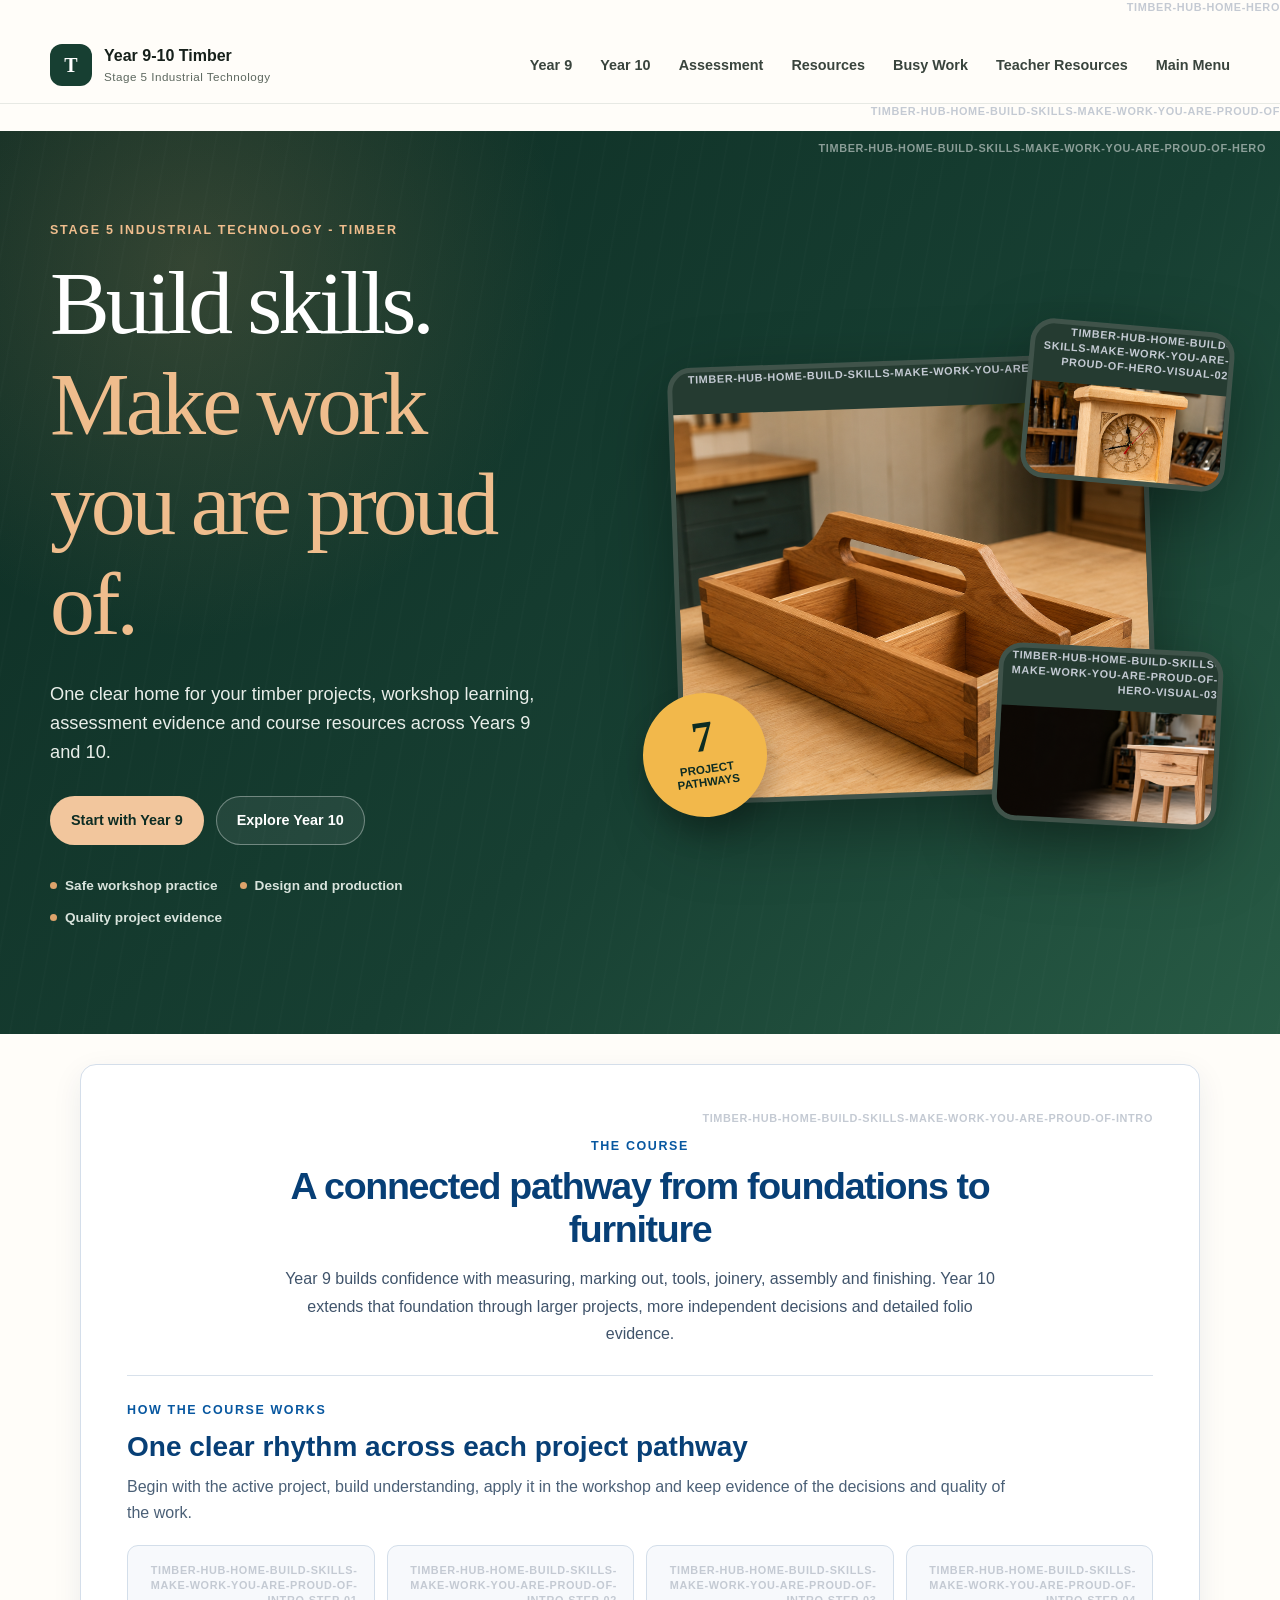
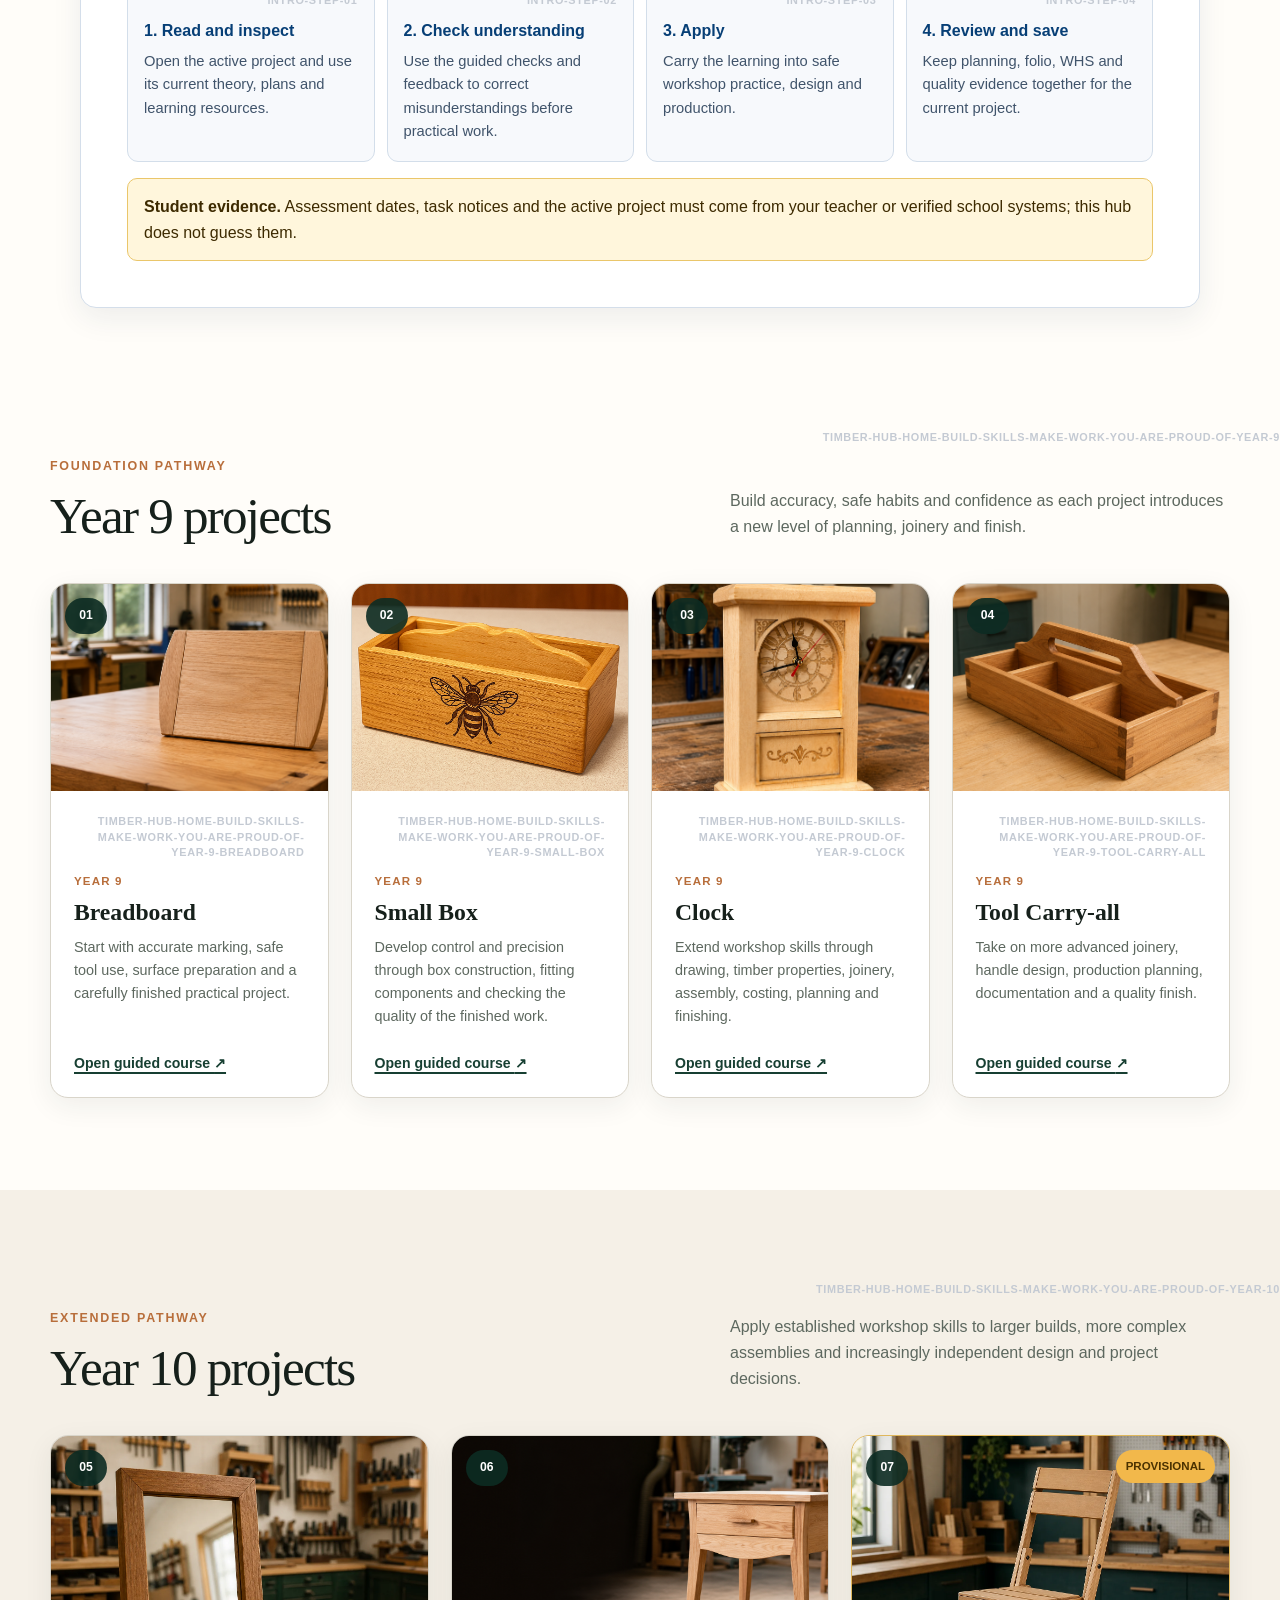
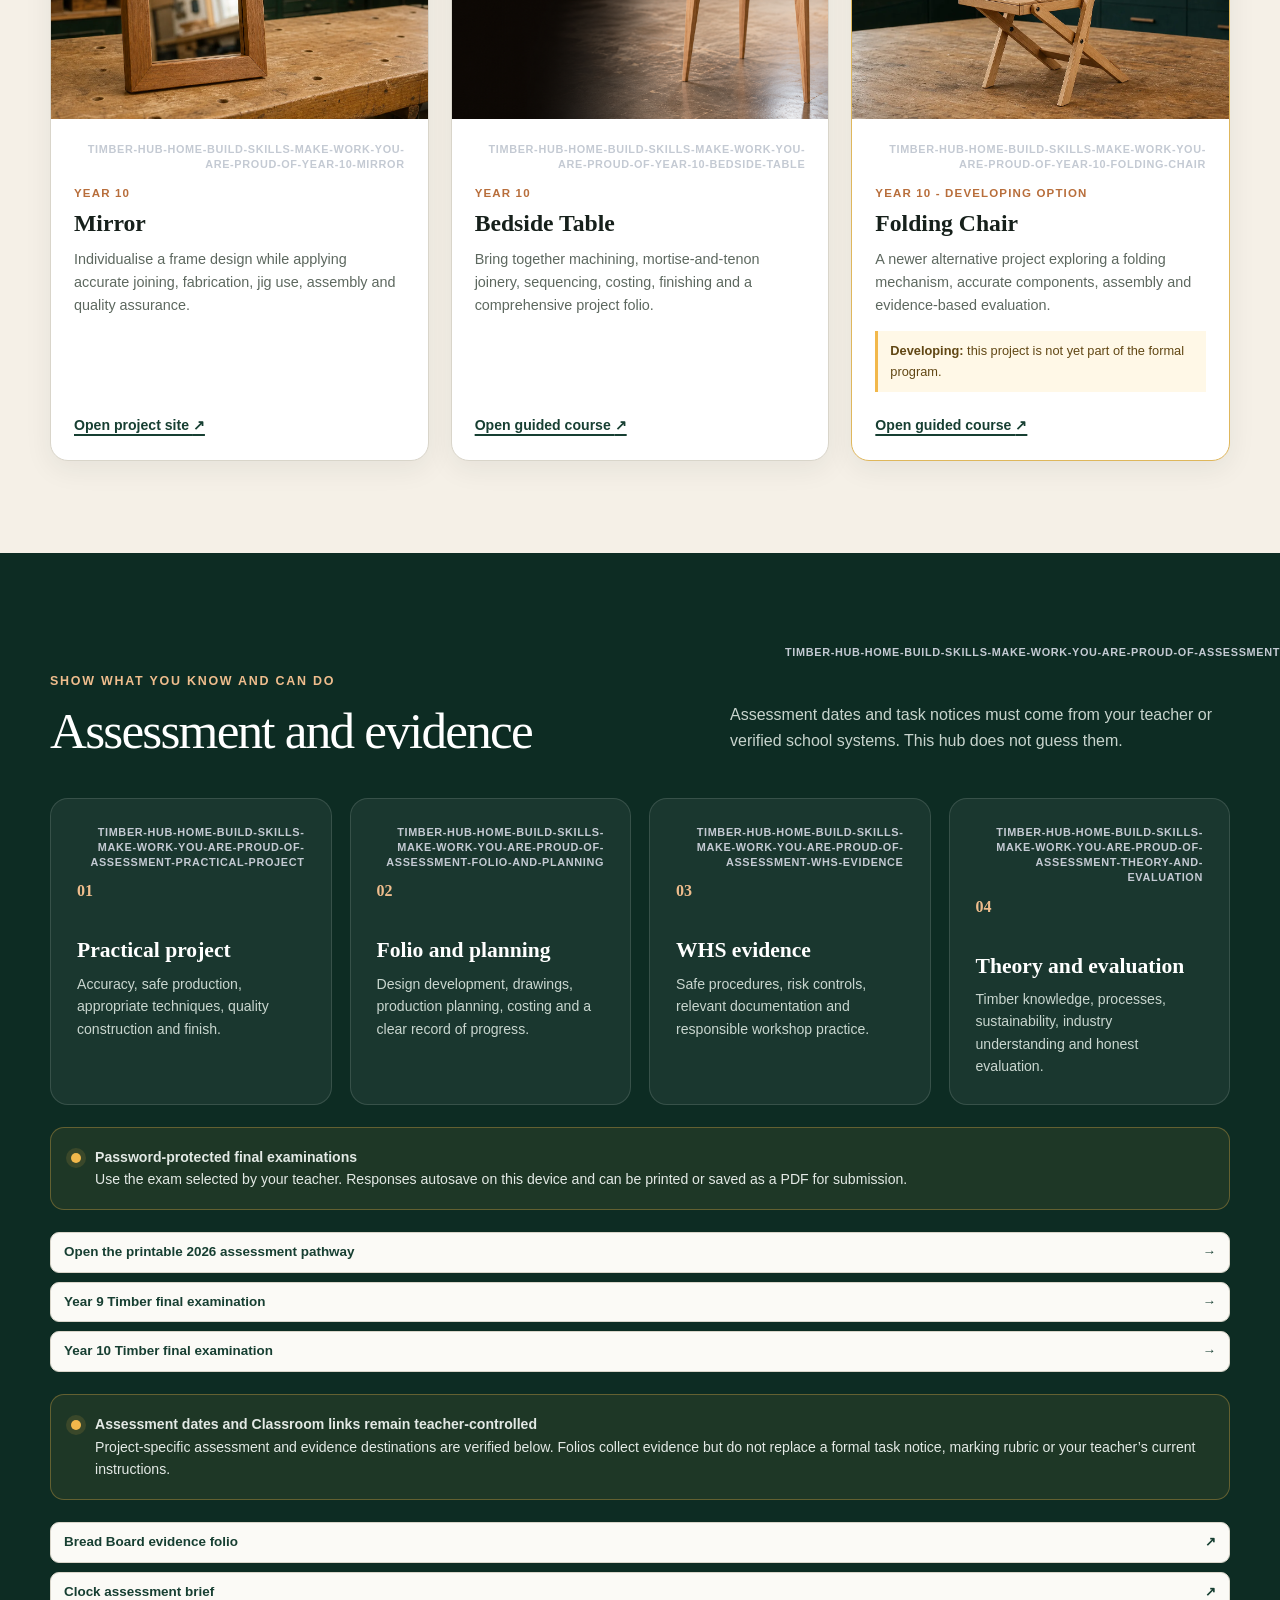
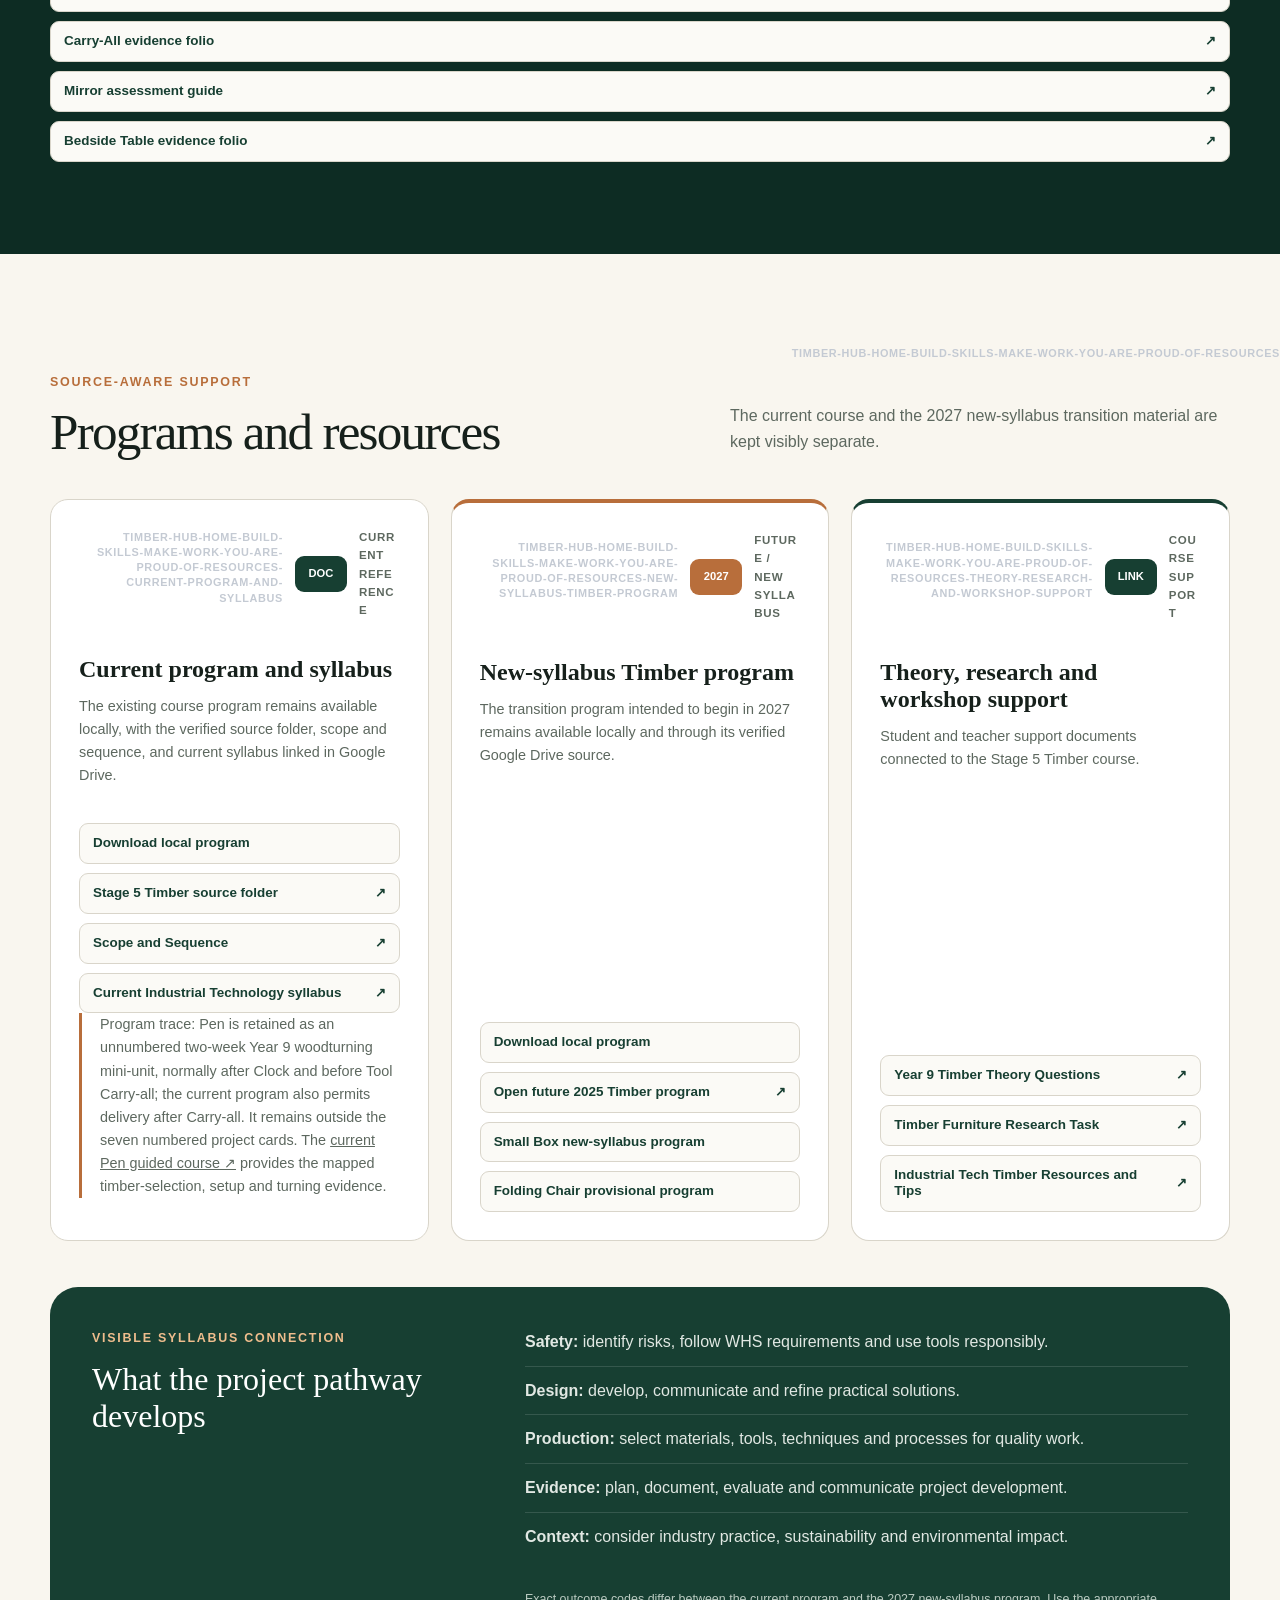
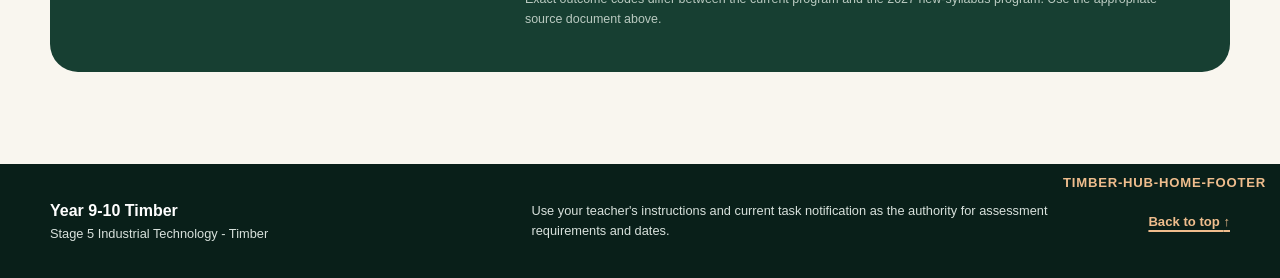
==== commit 1812c0d7: "Add clickable section reference codes" ====
--- a/index.html
+++ b/index.html
@@ -7,6 +7,7 @@
   <title>Year 9-10 Timber | Stage 5 Industrial Technology</title>
   <link rel="stylesheet" href="styles.css">
   <link rel="stylesheet" href="course-family-intro.css">
+  <link rel="stylesheet" href="section-reference.css">
 </head>
 <body>
   <a class="skip-link" href="#main-content">Skip to main content</a>
@@ -335,5 +336,7 @@
       <a href="#top">Back to top <span aria-hidden="true">&#8593;</span></a>
     </div>
   </footer>
+  <script src="vendor/html2canvas.min.js"></script>
+  <script src="section-reference.js" data-site-code="TIMBER-HUB"></script>
 </body>
 </html>
--- a/section-reference.css
+++ b/section-reference.css
@@ -0,0 +1,72 @@
+.section-reference {
+  display: block;
+  max-width: 100%;
+  min-width: 0;
+  width: auto;
+  margin: 0 0 12px auto;
+  color: #c4cad3;
+  font-size: 0.68rem;
+  font-weight: 700;
+  letter-spacing: 0.06em;
+  line-height: 1.4;
+  text-decoration: none;
+  text-align: right;
+  text-transform: uppercase;
+  overflow-wrap: anywhere;
+}
+
+.section-reference-overlay-target {
+  position: relative;
+}
+
+.section-reference-layout-safe {
+  min-width: 0;
+  overflow-wrap: anywhere;
+}
+
+.section-reference--overlay {
+  margin: 0;
+  position: absolute;
+  right: 14px;
+  top: 10px;
+  z-index: 6;
+}
+
+.section-reference--on-dark {
+  color: rgba(255, 255, 255, 0.5);
+}
+
+.section-reference--on-dark:hover,
+.section-reference--on-dark:focus-visible {
+  color: rgba(255, 255, 255, 0.92);
+}
+
+.section-reference:hover,
+.section-reference:focus-visible {
+  color: #0757a0;
+  text-decoration: underline;
+  text-underline-offset: 3px;
+}
+
+.section-reference:focus-visible {
+  outline: 2px solid #0757a0;
+  outline-offset: 3px;
+  border-radius: 2px;
+}
+
+.section-reference.is-copied {
+  color: #667085;
+}
+
+.section-reference.is-capturing,
+.section-reference.is-capturing:focus-visible {
+  color: #c4cad3;
+  outline: none;
+  text-decoration: none;
+}
+
+@media print {
+  .section-reference {
+    display: none;
+  }
+}
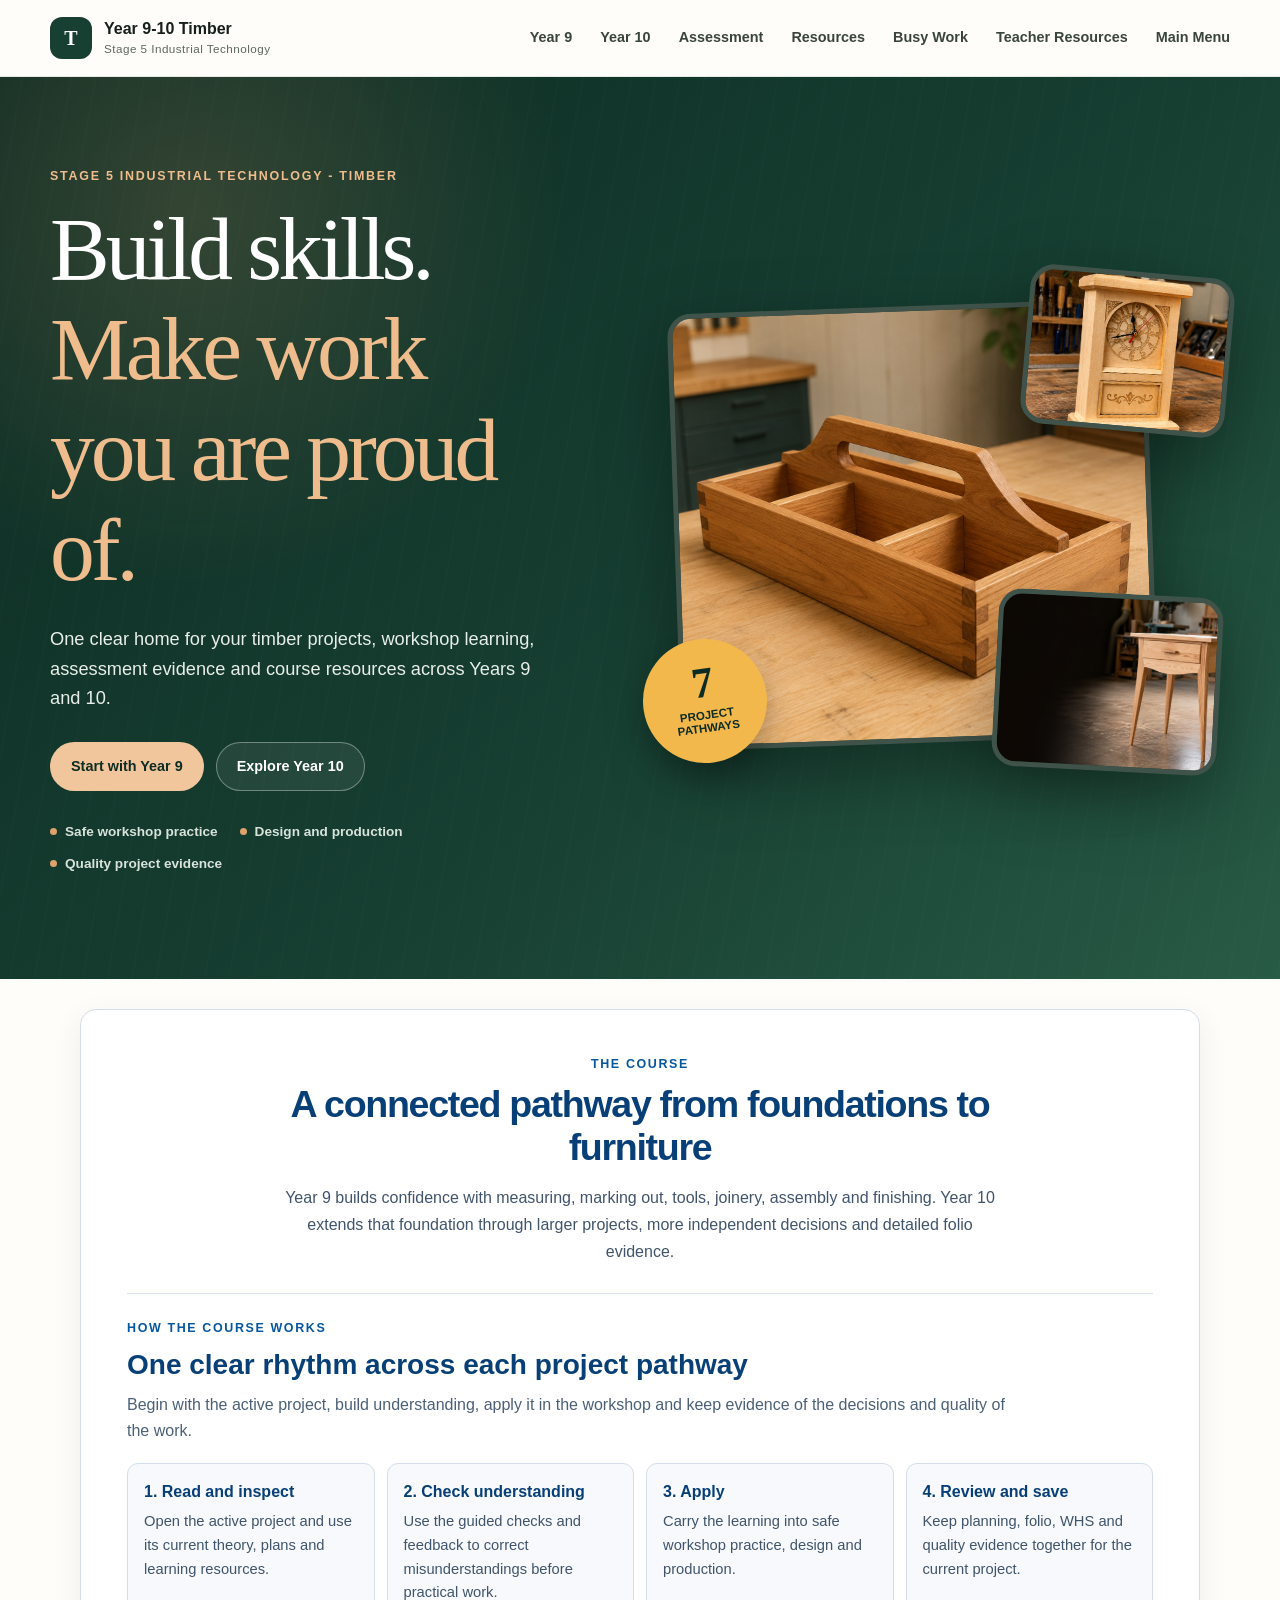
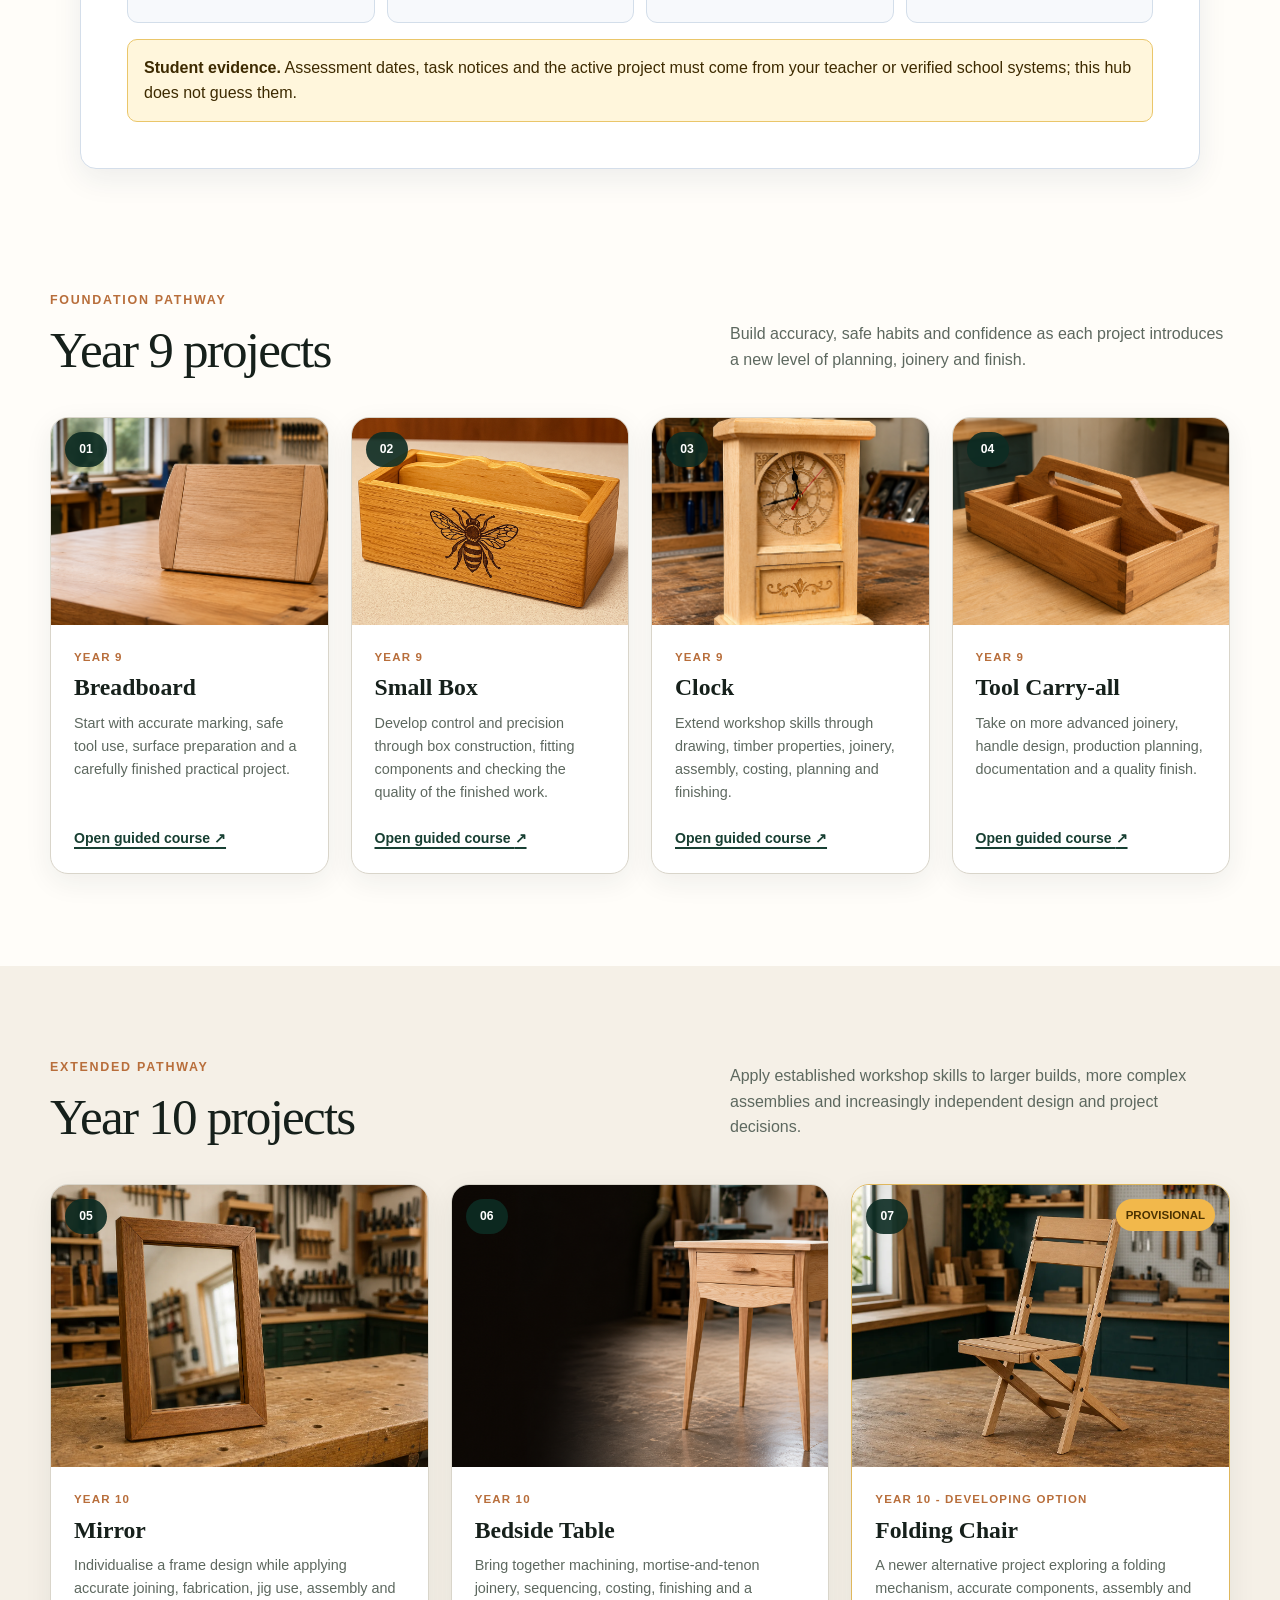
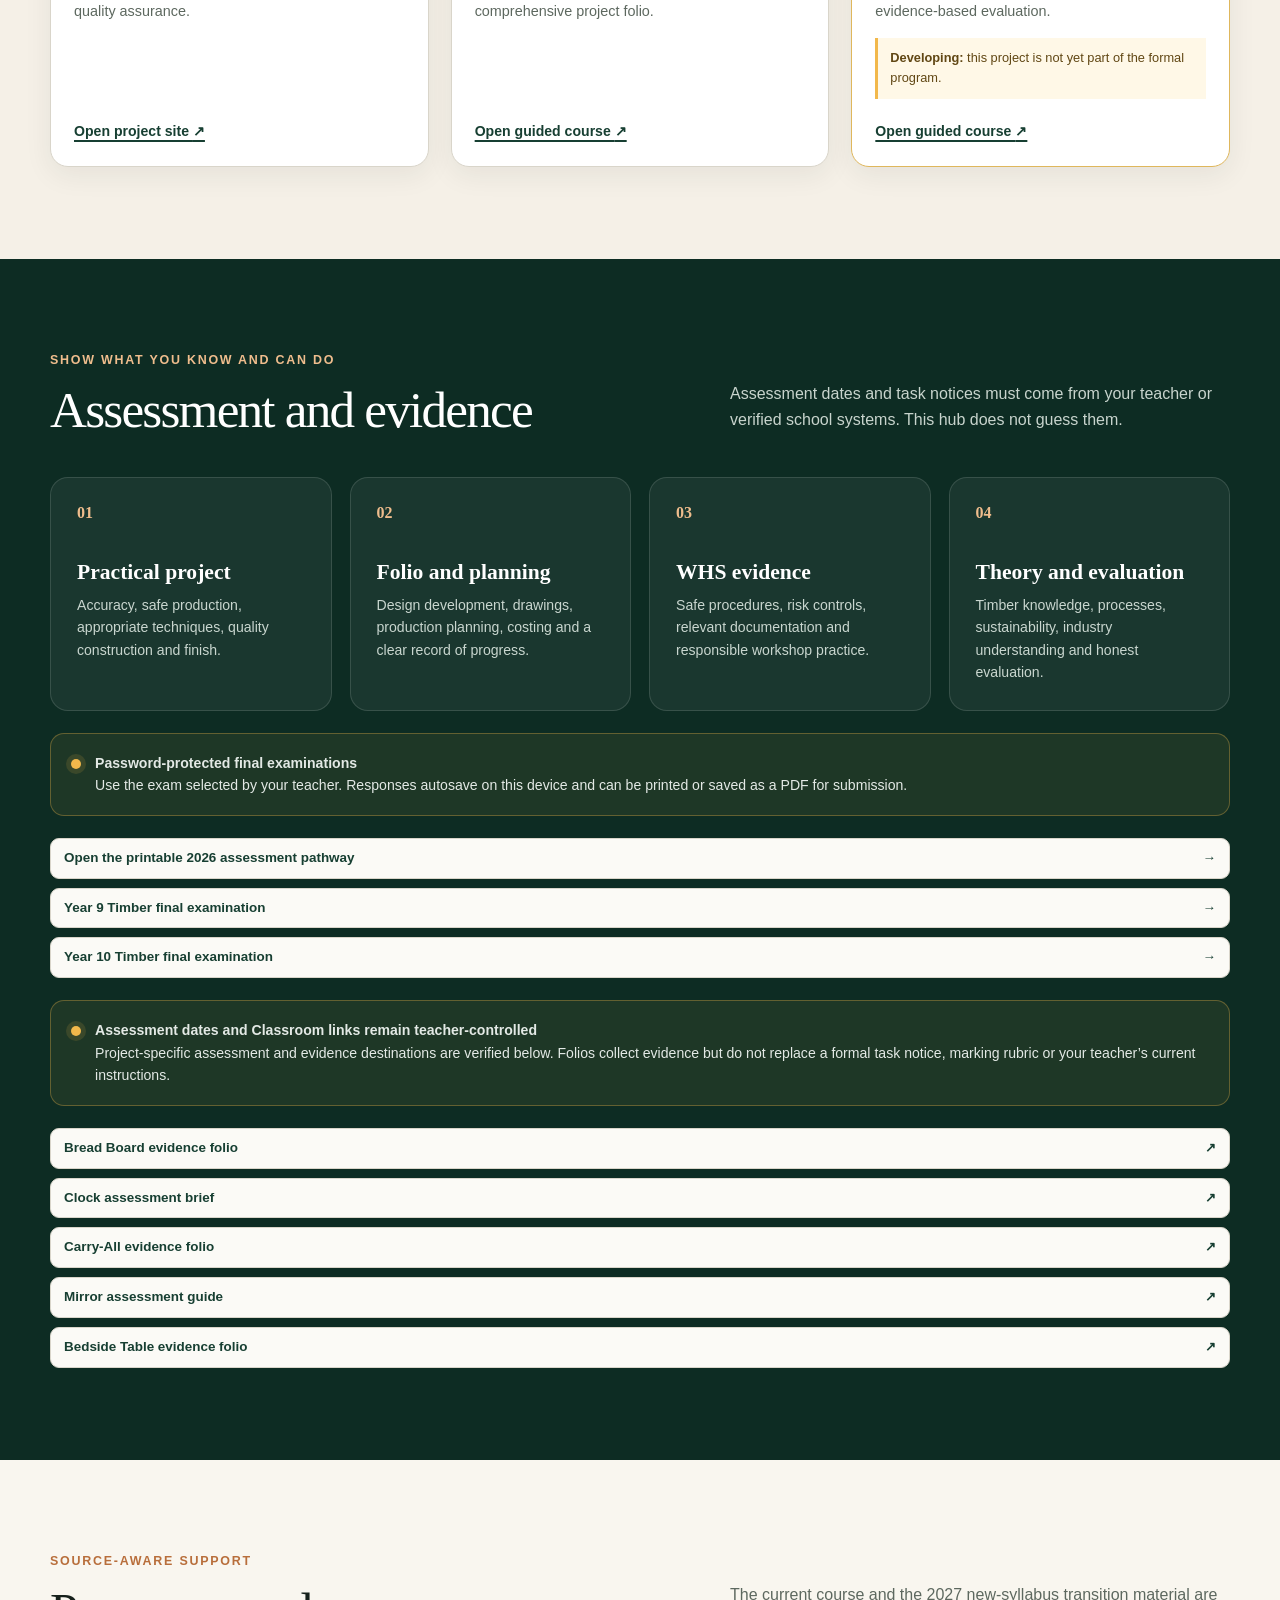
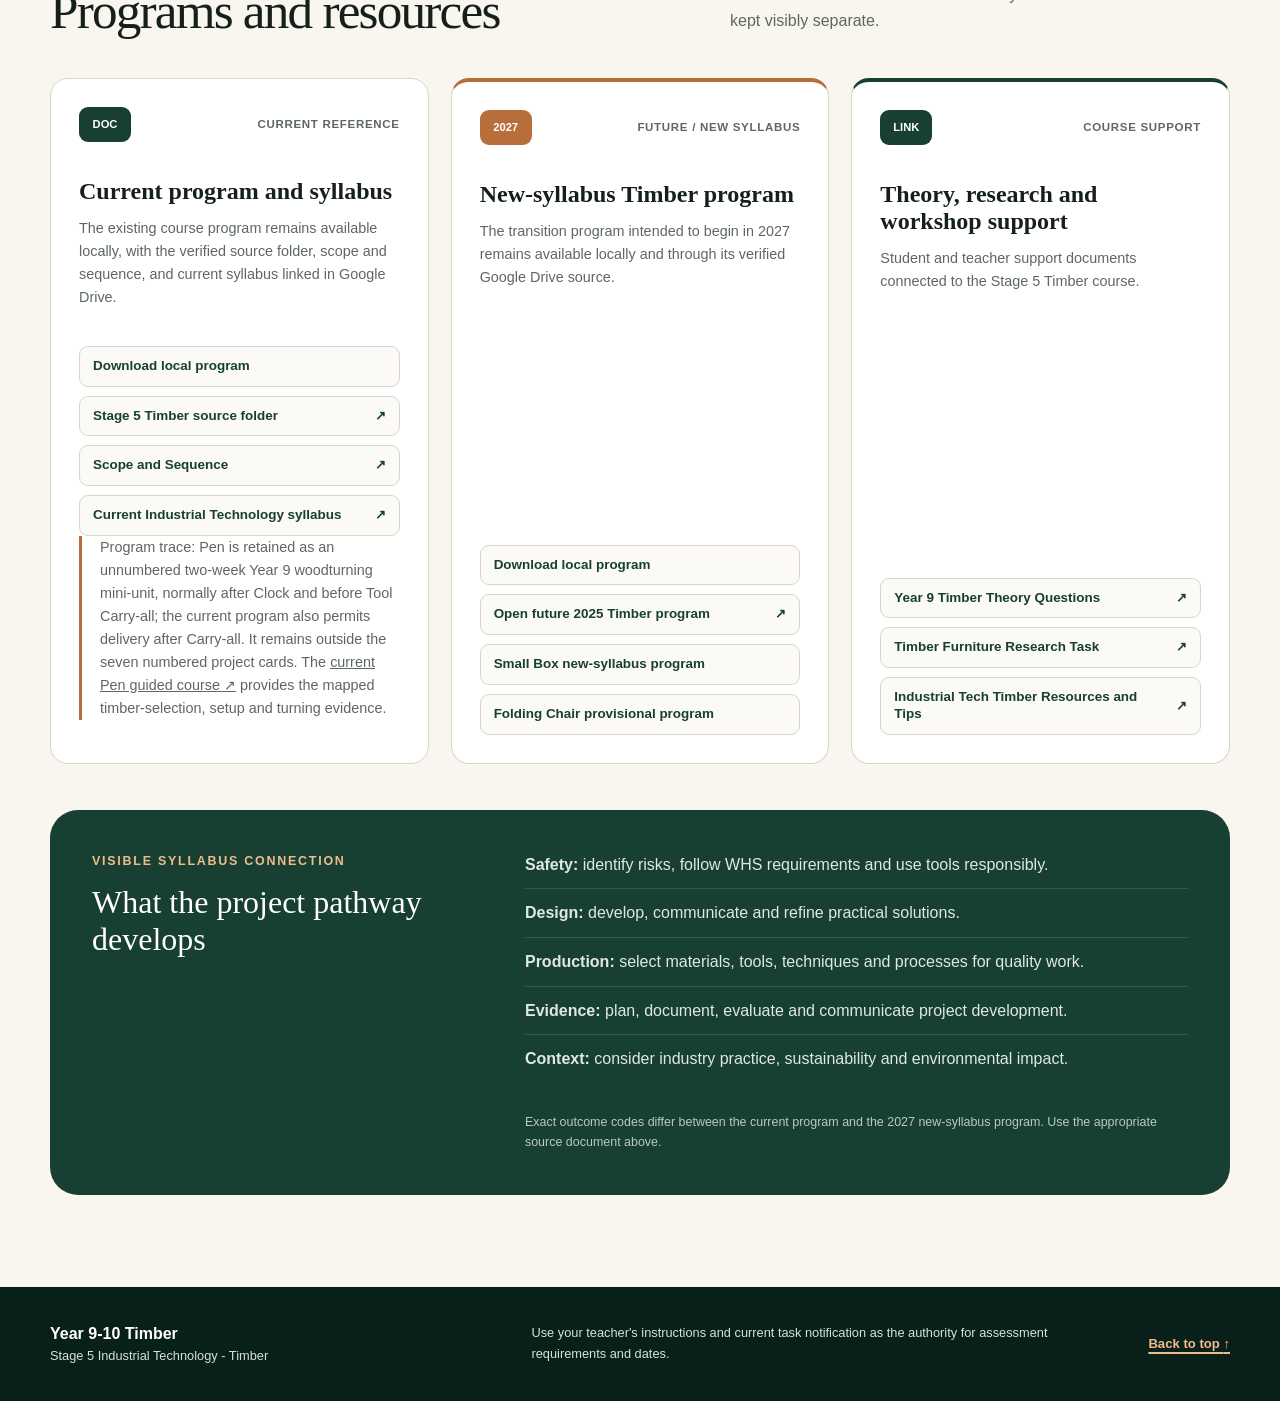
==== commit d17bbe2a: "Remove staff reference codes" ====
--- a/index.html
+++ b/index.html
@@ -7,8 +7,7 @@
   <title>Year 9-10 Timber | Stage 5 Industrial Technology</title>
   <link rel="stylesheet" href="styles.css">
   <link rel="stylesheet" href="course-family-intro.css">
-  <link rel="stylesheet" href="section-reference.css">
-</head>
+  </head>
 <body>
   <a class="skip-link" href="#main-content">Skip to main content</a>
 
@@ -337,6 +336,5 @@
     </div>
   </footer>
   <script src="vendor/html2canvas.min.js"></script>
-  <script src="section-reference.js" data-site-code="TIMBER-HUB"></script>
-</body>
+  </body>
 </html>
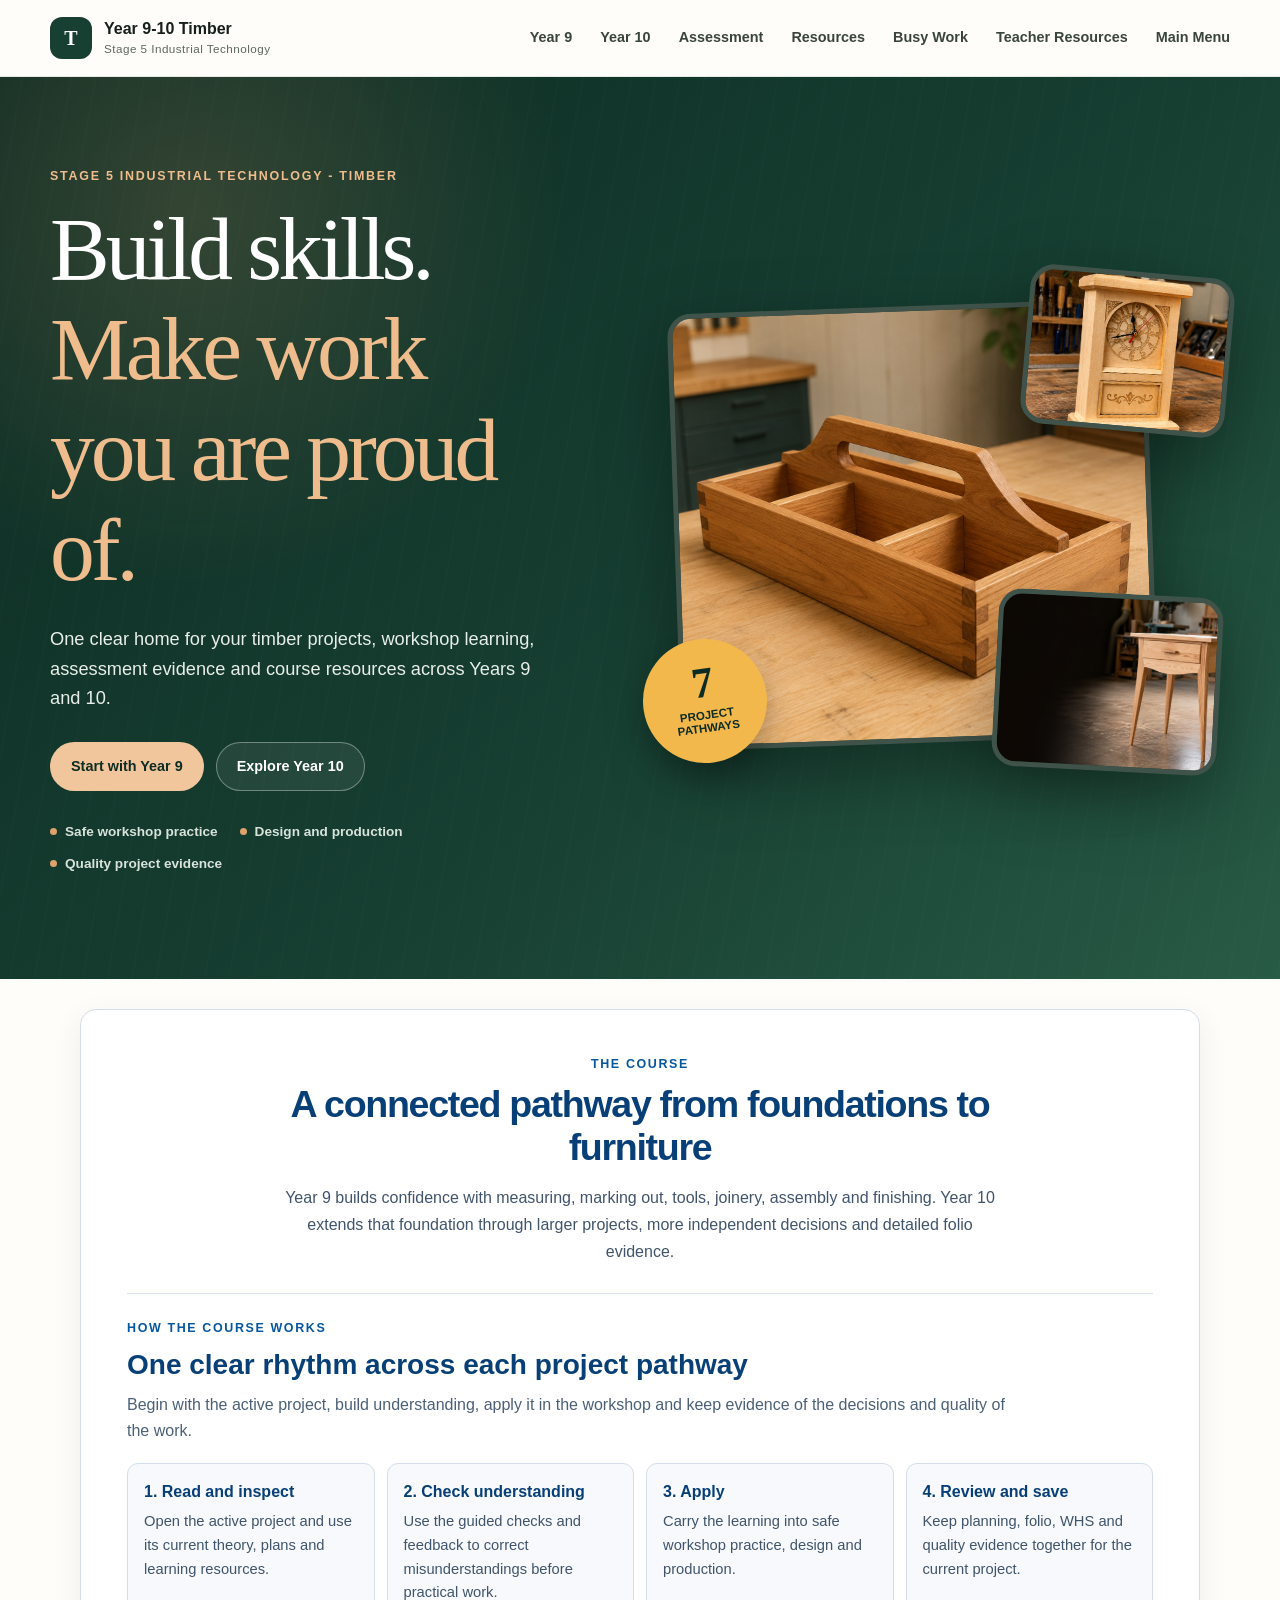
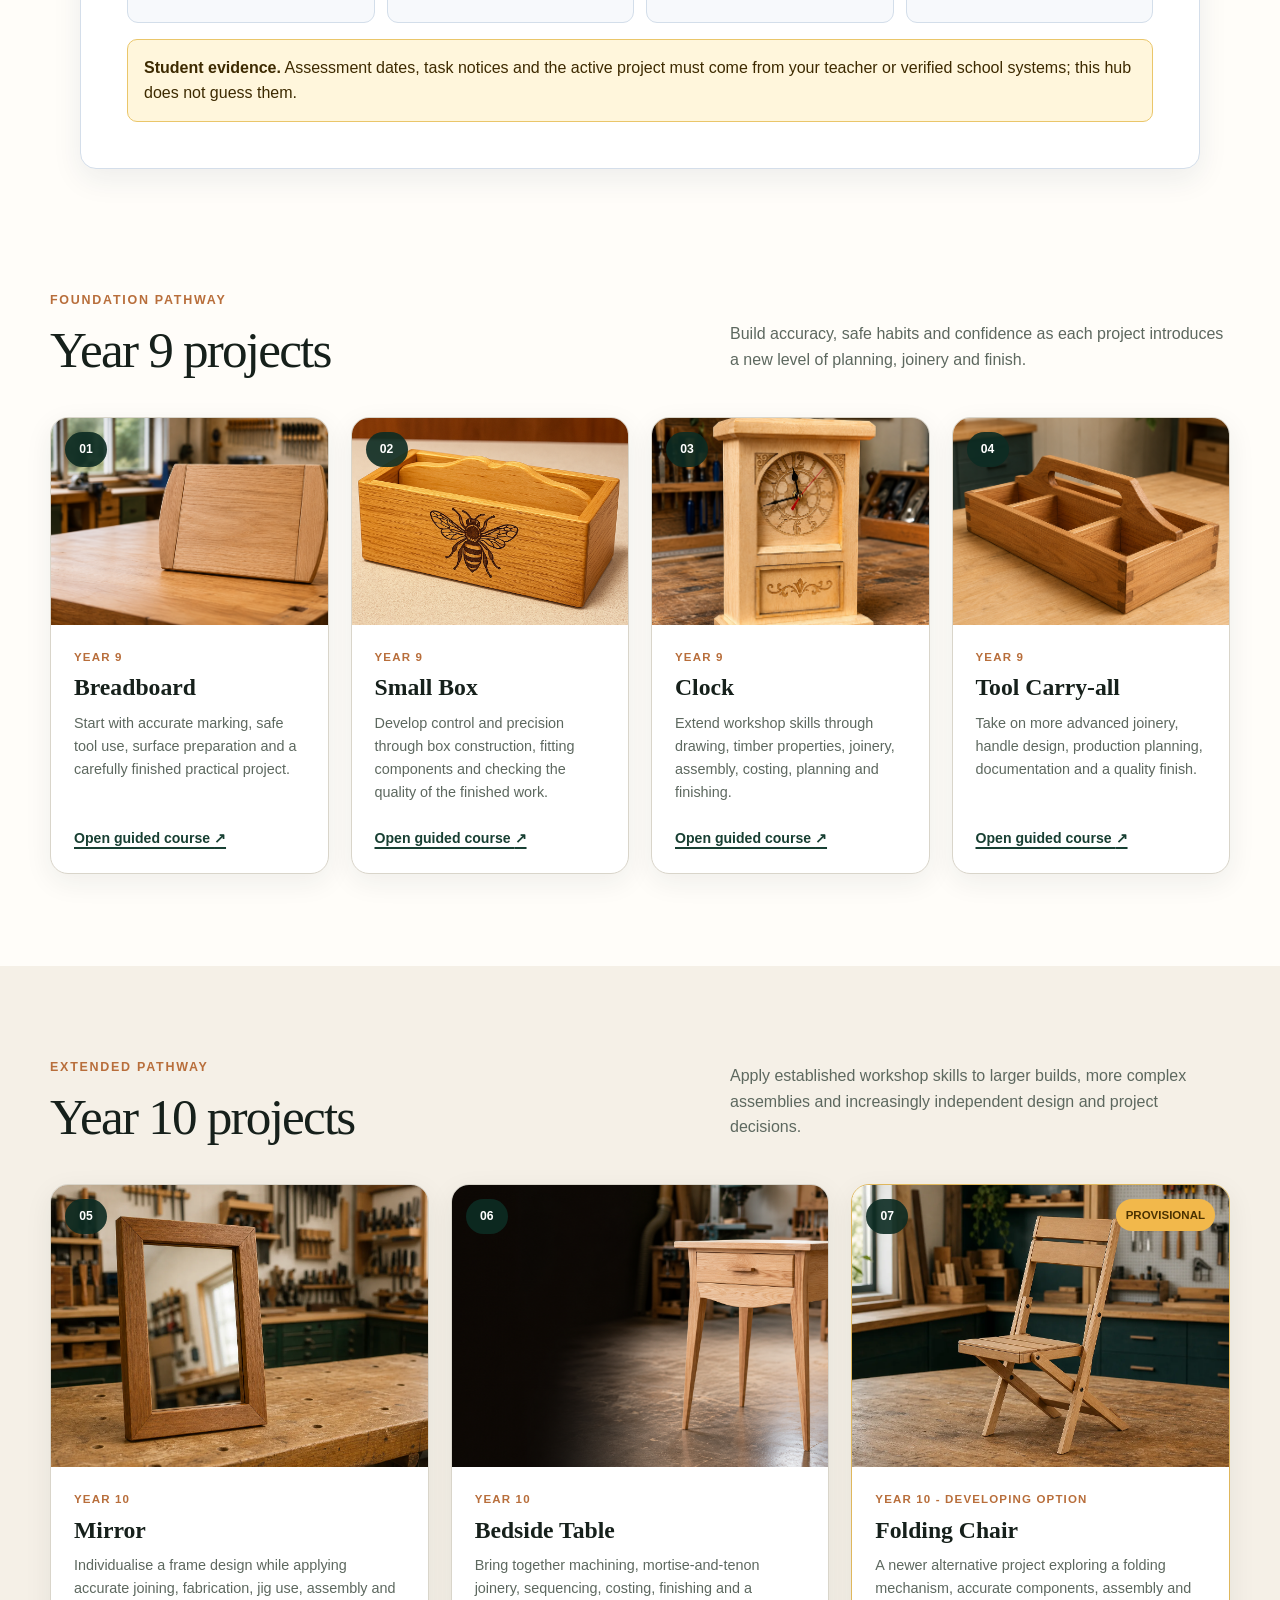
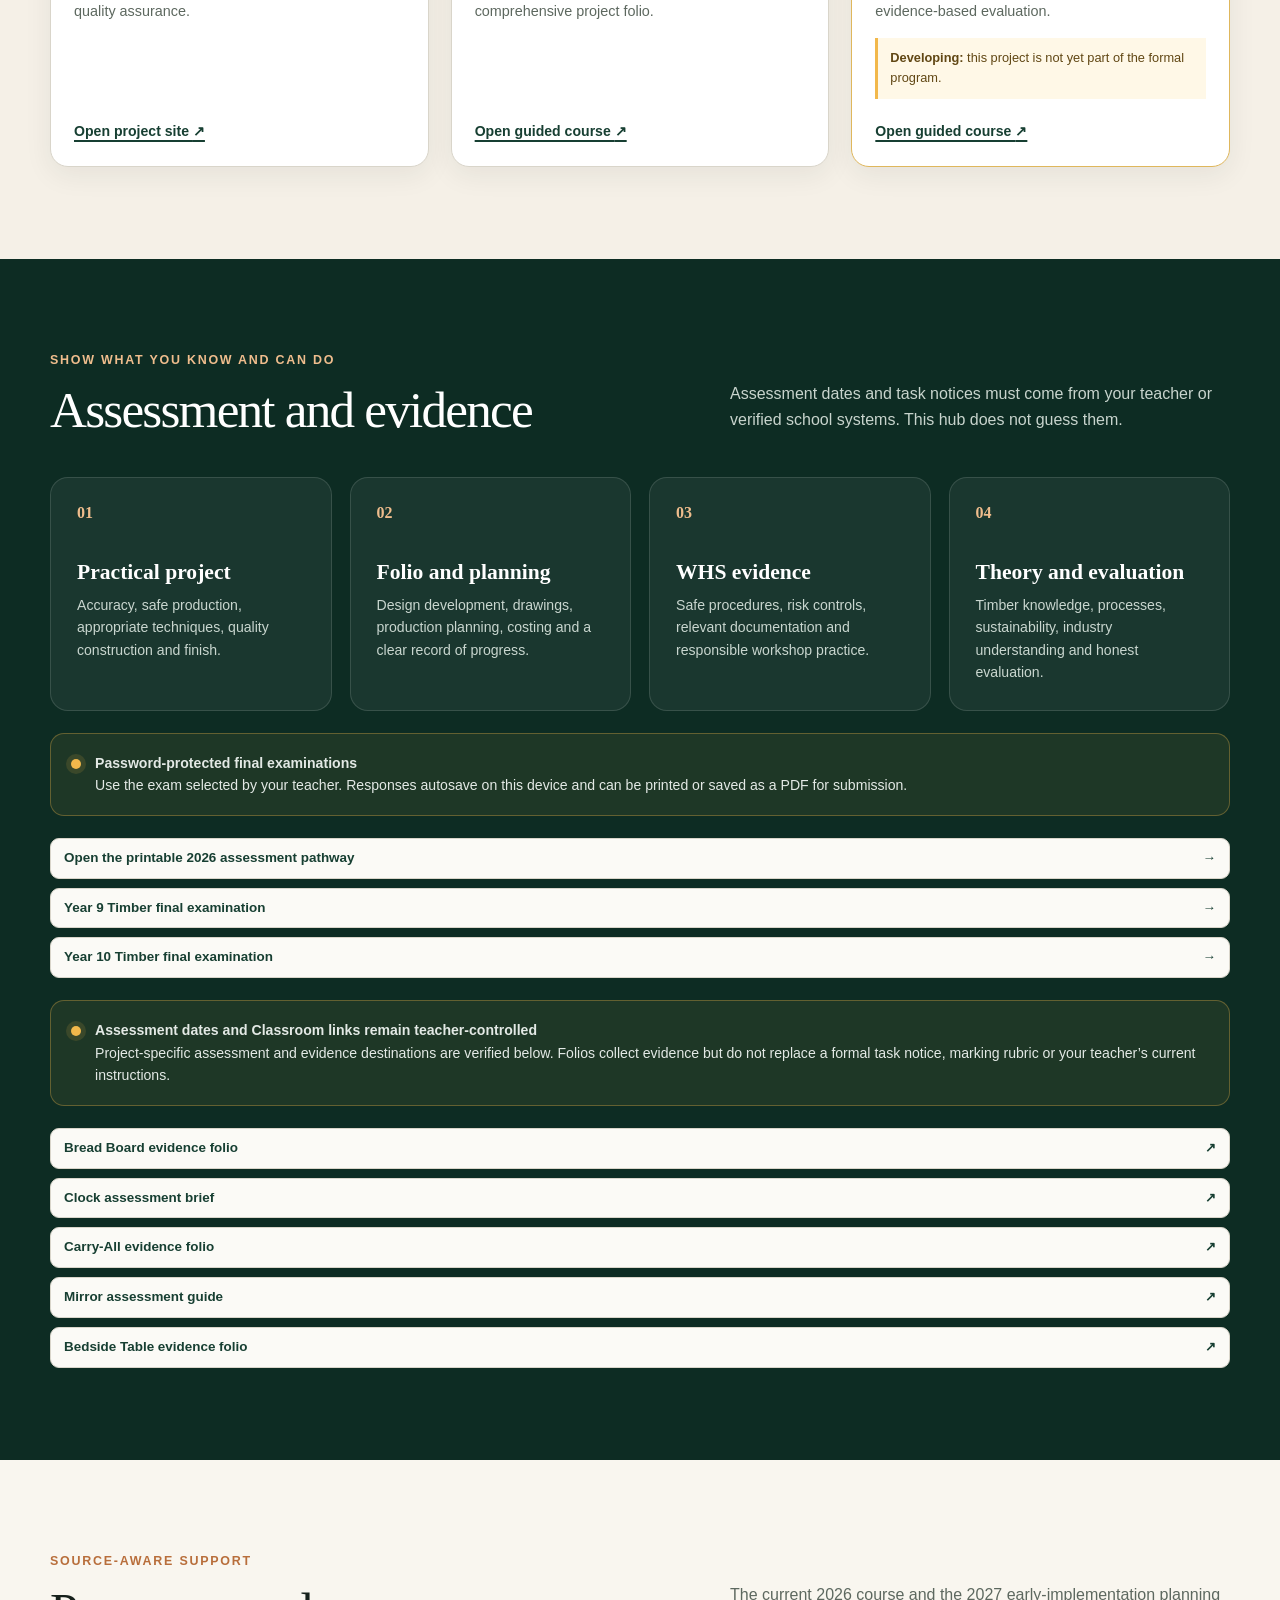
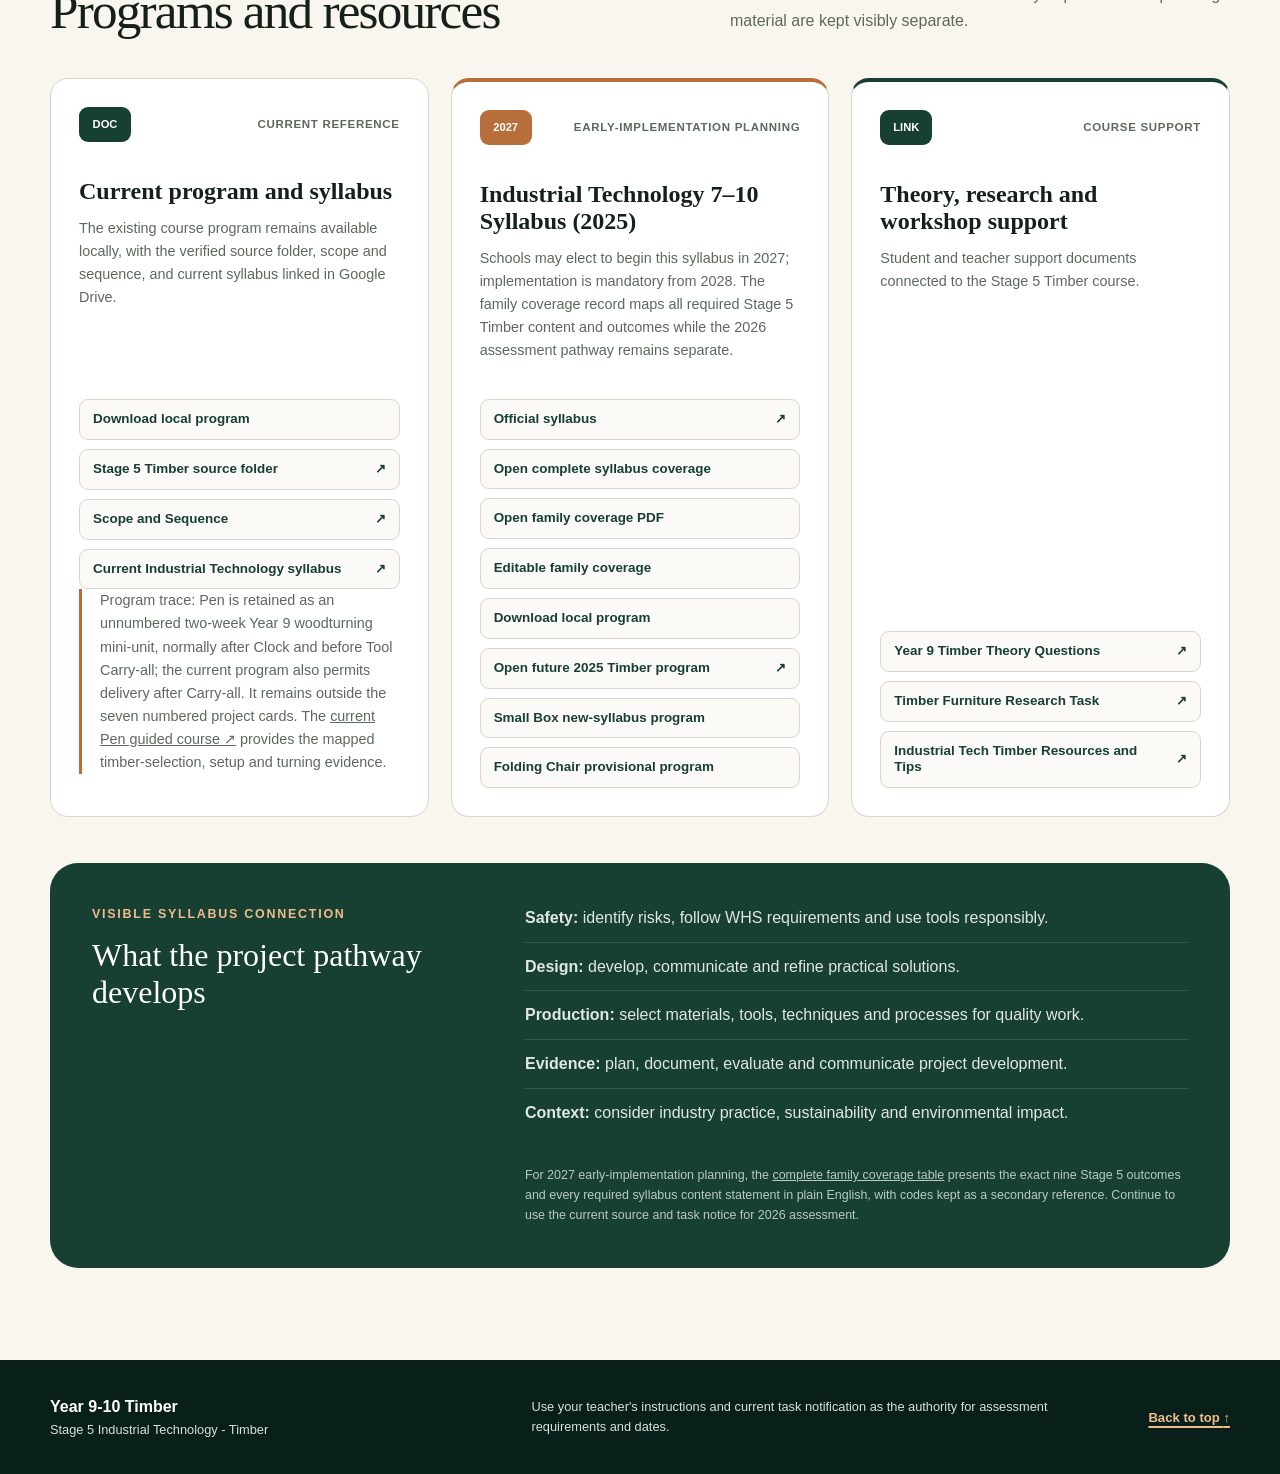
==== commit 5ec8590b: "Add complete Stage 5 Timber family coverage" ====
--- a/index.html
+++ b/index.html
@@ -3,6 +3,7 @@
 <head>
   <meta charset="utf-8">
   <meta name="viewport" content="width=device-width, initial-scale=1">
+  <link rel="icon" href="data:,">
   <meta name="description" content="Year 9-10 Timber course hub for Stage 5 Industrial Technology - Timber projects, assessment guidance and program resources.">
   <title>Year 9-10 Timber | Stage 5 Industrial Technology</title>
   <link rel="stylesheet" href="styles.css">
@@ -269,7 +270,7 @@
             <p class="eyebrow">Source-aware support</p>
             <h2 id="resources-heading">Programs and resources</h2>
           </div>
-          <p>The current course and the 2027 new-syllabus transition material are kept visibly separate.</p>
+          <p>The current 2026 course and the 2027 early-implementation planning material are kept visibly separate.</p>
         </div>
 
         <div class="resource-grid">
@@ -287,10 +288,14 @@
           </article>
 
           <article class="resource-card future-resource">
-            <div class="resource-topline"><span class="resource-icon" aria-hidden="true">2027</span><span class="resource-status">Future / new syllabus</span></div>
-            <h3>New-syllabus Timber program</h3>
-            <p>The transition program intended to begin in 2027 remains available locally and through its verified Google Drive source.</p>
+            <div class="resource-topline"><span class="resource-icon" aria-hidden="true">2027</span><span class="resource-status">Early-implementation planning</span></div>
+            <h3>Industrial Technology 7–10 Syllabus (2025)</h3>
+            <p>Schools may elect to begin this syllabus in 2027; implementation is mandatory from 2028. The family coverage record maps all required Stage 5 Timber content and outcomes while the 2026 assessment pathway remains separate.</p>
             <div class="resource-links">
+              <a href="https://curriculum.nsw.edu.au/learning-areas/tas/industrial-technology-7-10-2025/overview/course" target="_blank" rel="noopener">Official syllabus <span aria-hidden="true">&#8599;</span></a>
+              <a href="syllabus-coverage.html">Open complete syllabus coverage</a>
+              <a href="resources/Stage-5-Timber-200-Hour-Family-Coverage-Record-v2.0.pdf">Open family coverage PDF</a>
+              <a href="resources/Stage-5-Timber-200-Hour-Family-Coverage-Record-v2.0.docx">Editable family coverage</a>
               <a href="resources/future-stage-5-timber-program-2027.docx">Download local program</a>
               <a href="https://drive.google.com/file/d/1uaUkYFo5Vs2QgyGCQtiLwO97r7wMdTFfoqPpDxQVR0A/view" target="_blank" rel="noopener">Open future 2025 Timber program <span aria-hidden="true">&#8599;</span></a>
               <a href="resources/small-box-new-syllabus-program.docx">Small Box new-syllabus program</a>
@@ -322,7 +327,7 @@
             <li><strong>Evidence:</strong> plan, document, evaluate and communicate project development.</li>
             <li><strong>Context:</strong> consider industry practice, sustainability and environmental impact.</li>
           </ul>
-          <p class="outcomes-note">Exact outcome codes differ between the current program and the 2027 new-syllabus program. Use the appropriate source document above.</p>
+          <p class="outcomes-note">For 2027 early-implementation planning, the <a href="syllabus-coverage.html">complete family coverage table</a> presents the exact nine Stage 5 outcomes and every required syllabus content statement in plain English, with codes kept as a secondary reference. Continue to use the current source and task notice for 2026 assessment.</p>
         </div>
       </div>
     </section>
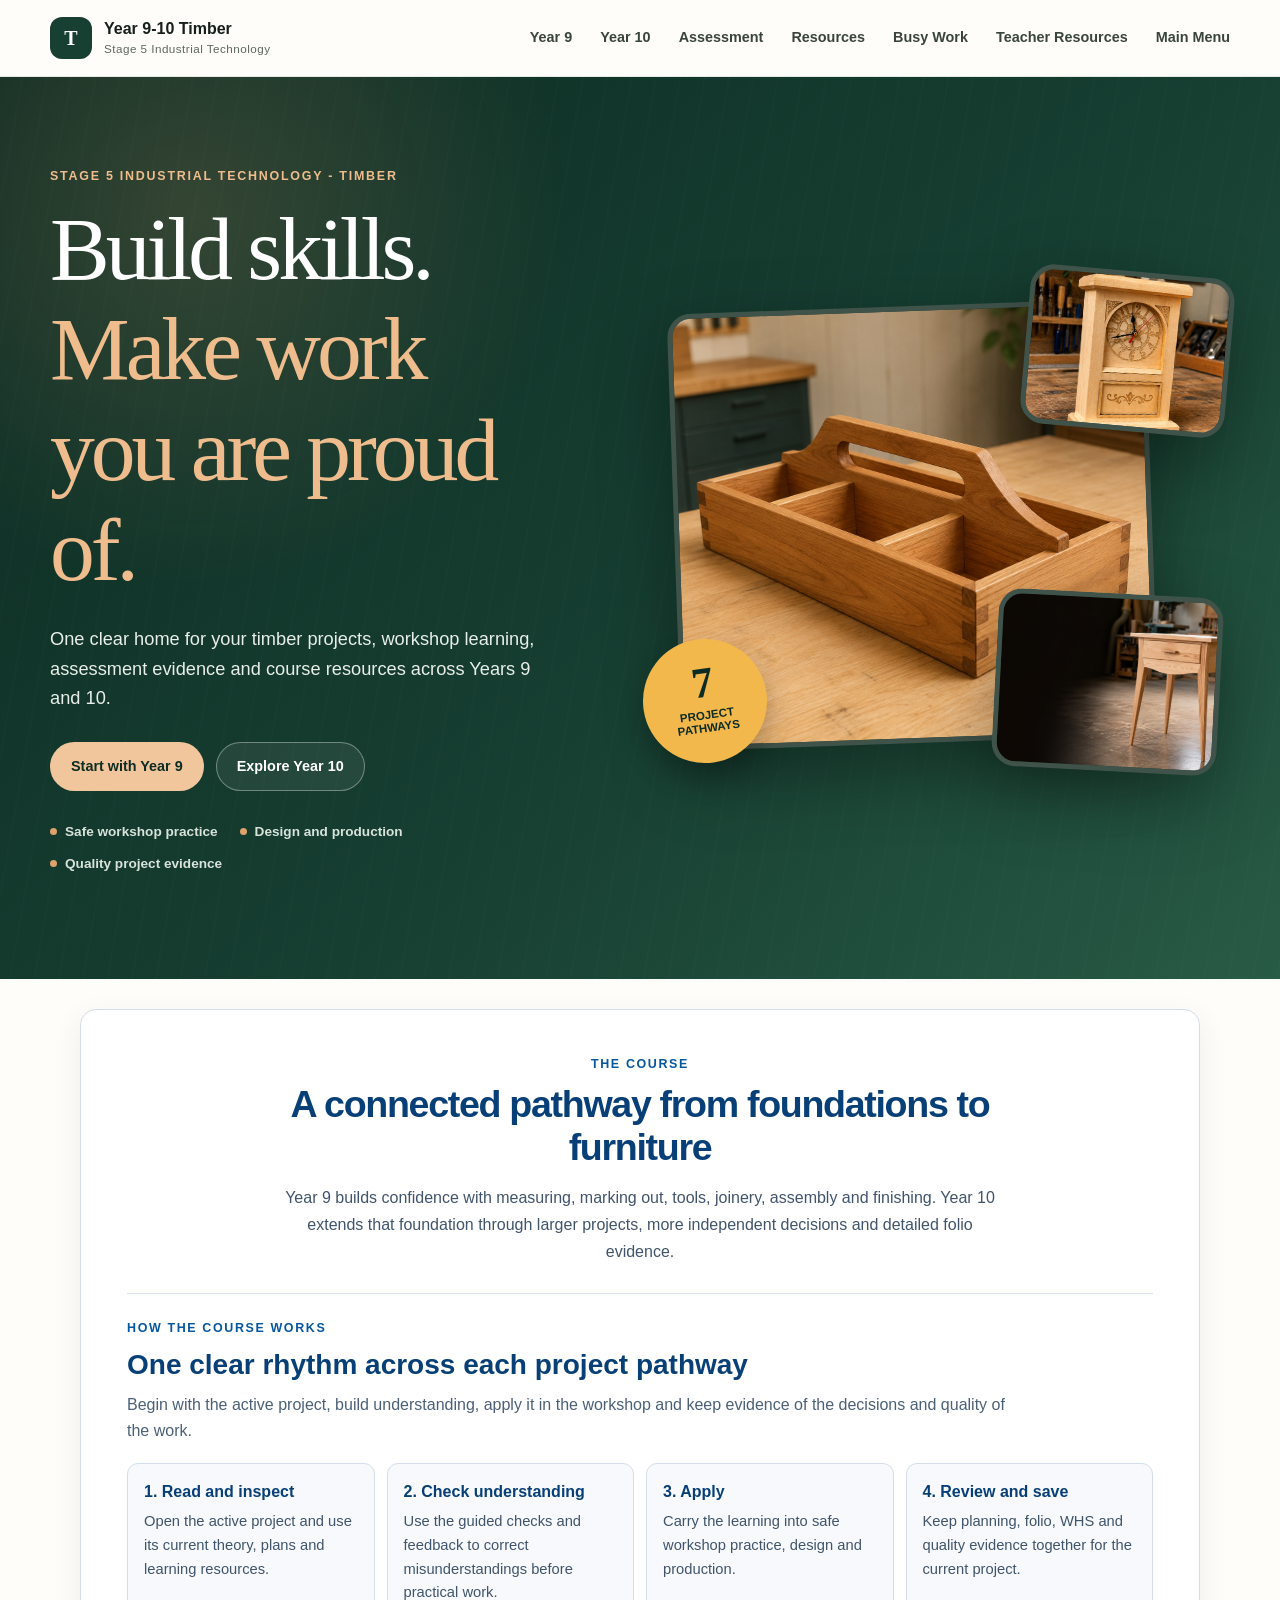
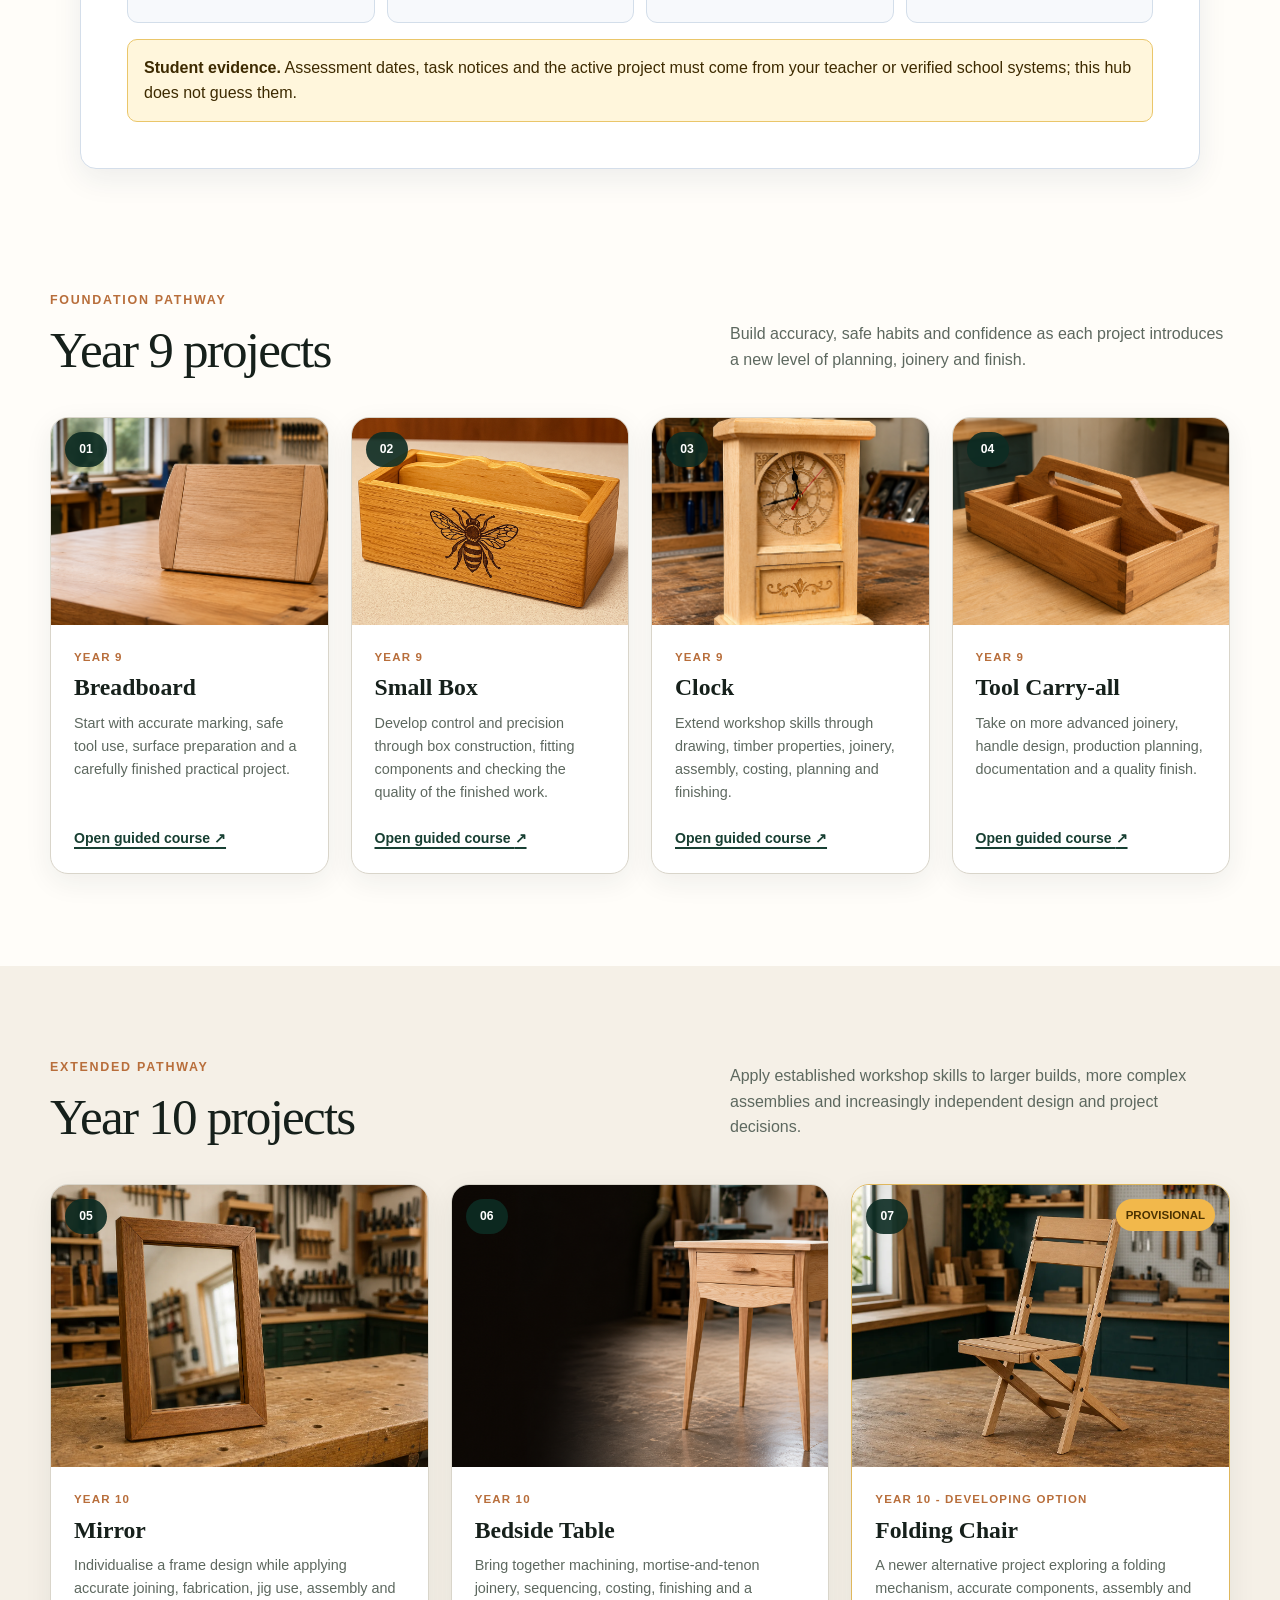
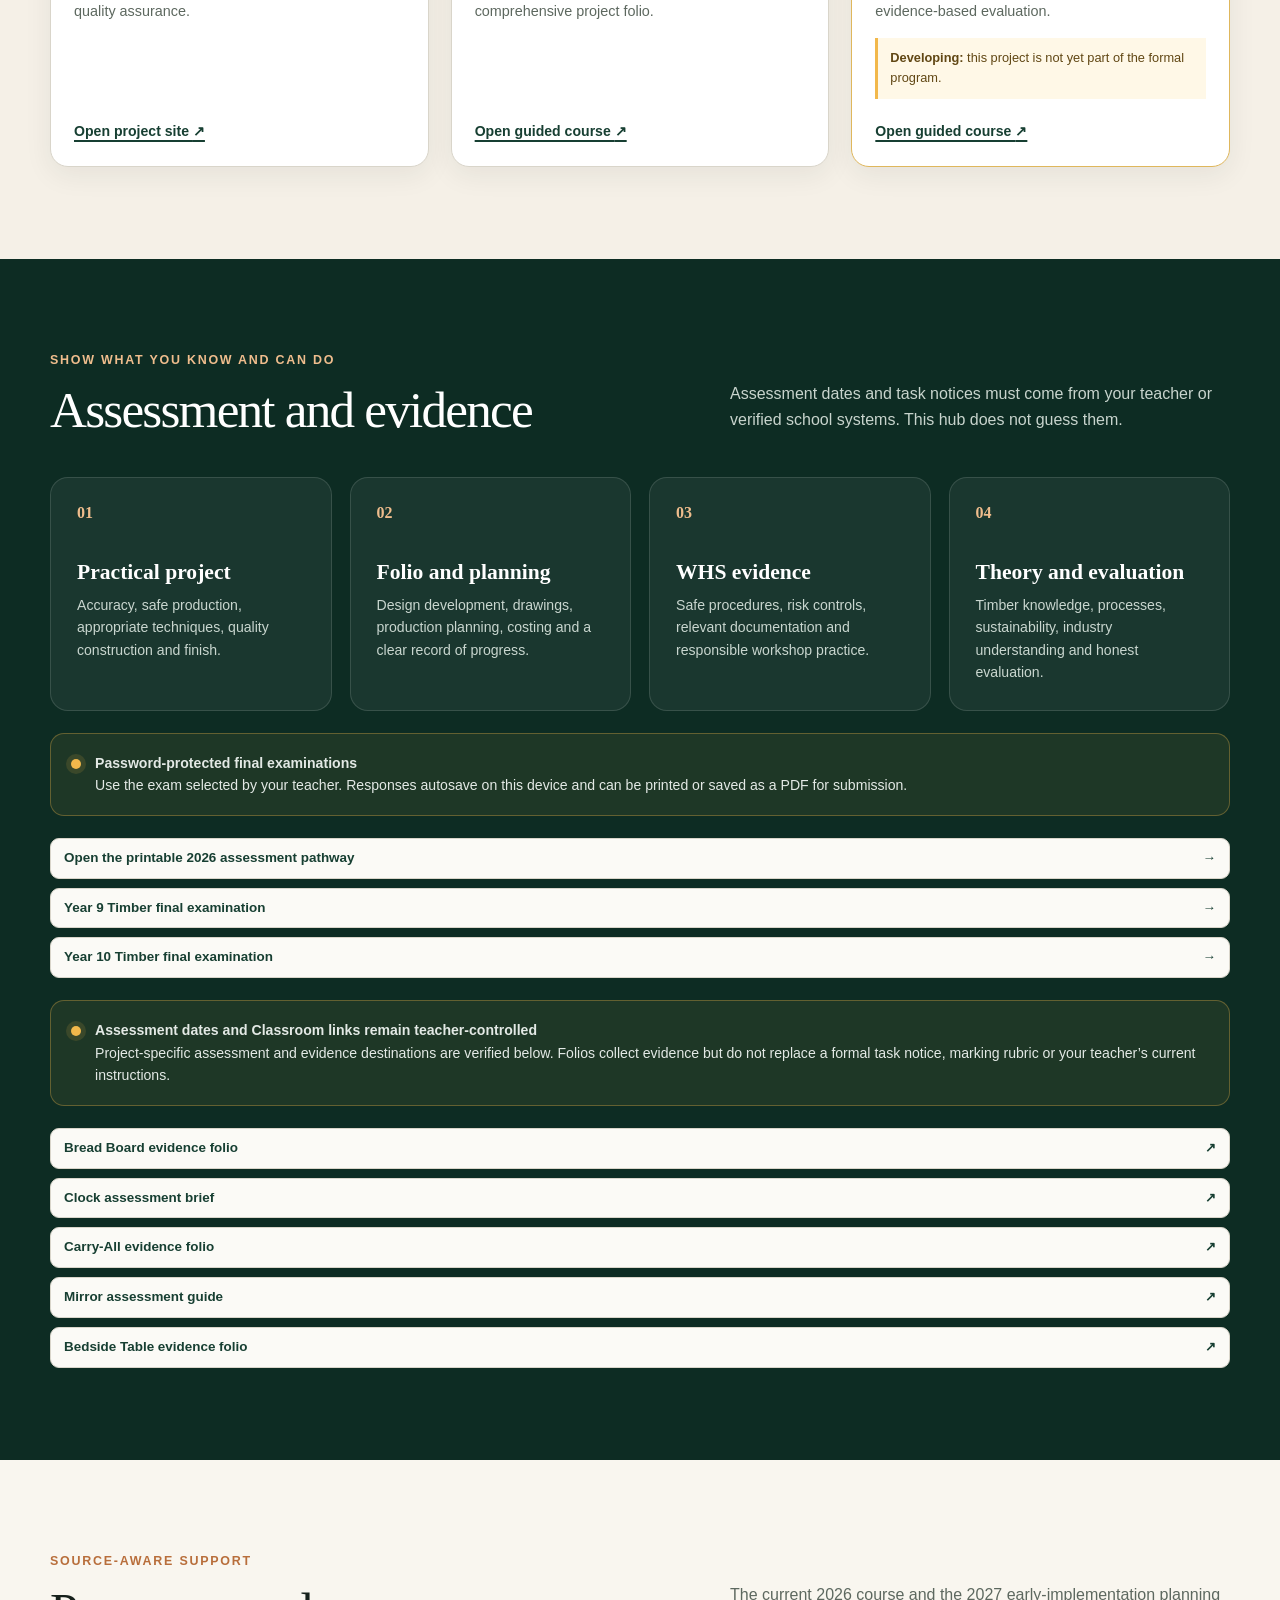
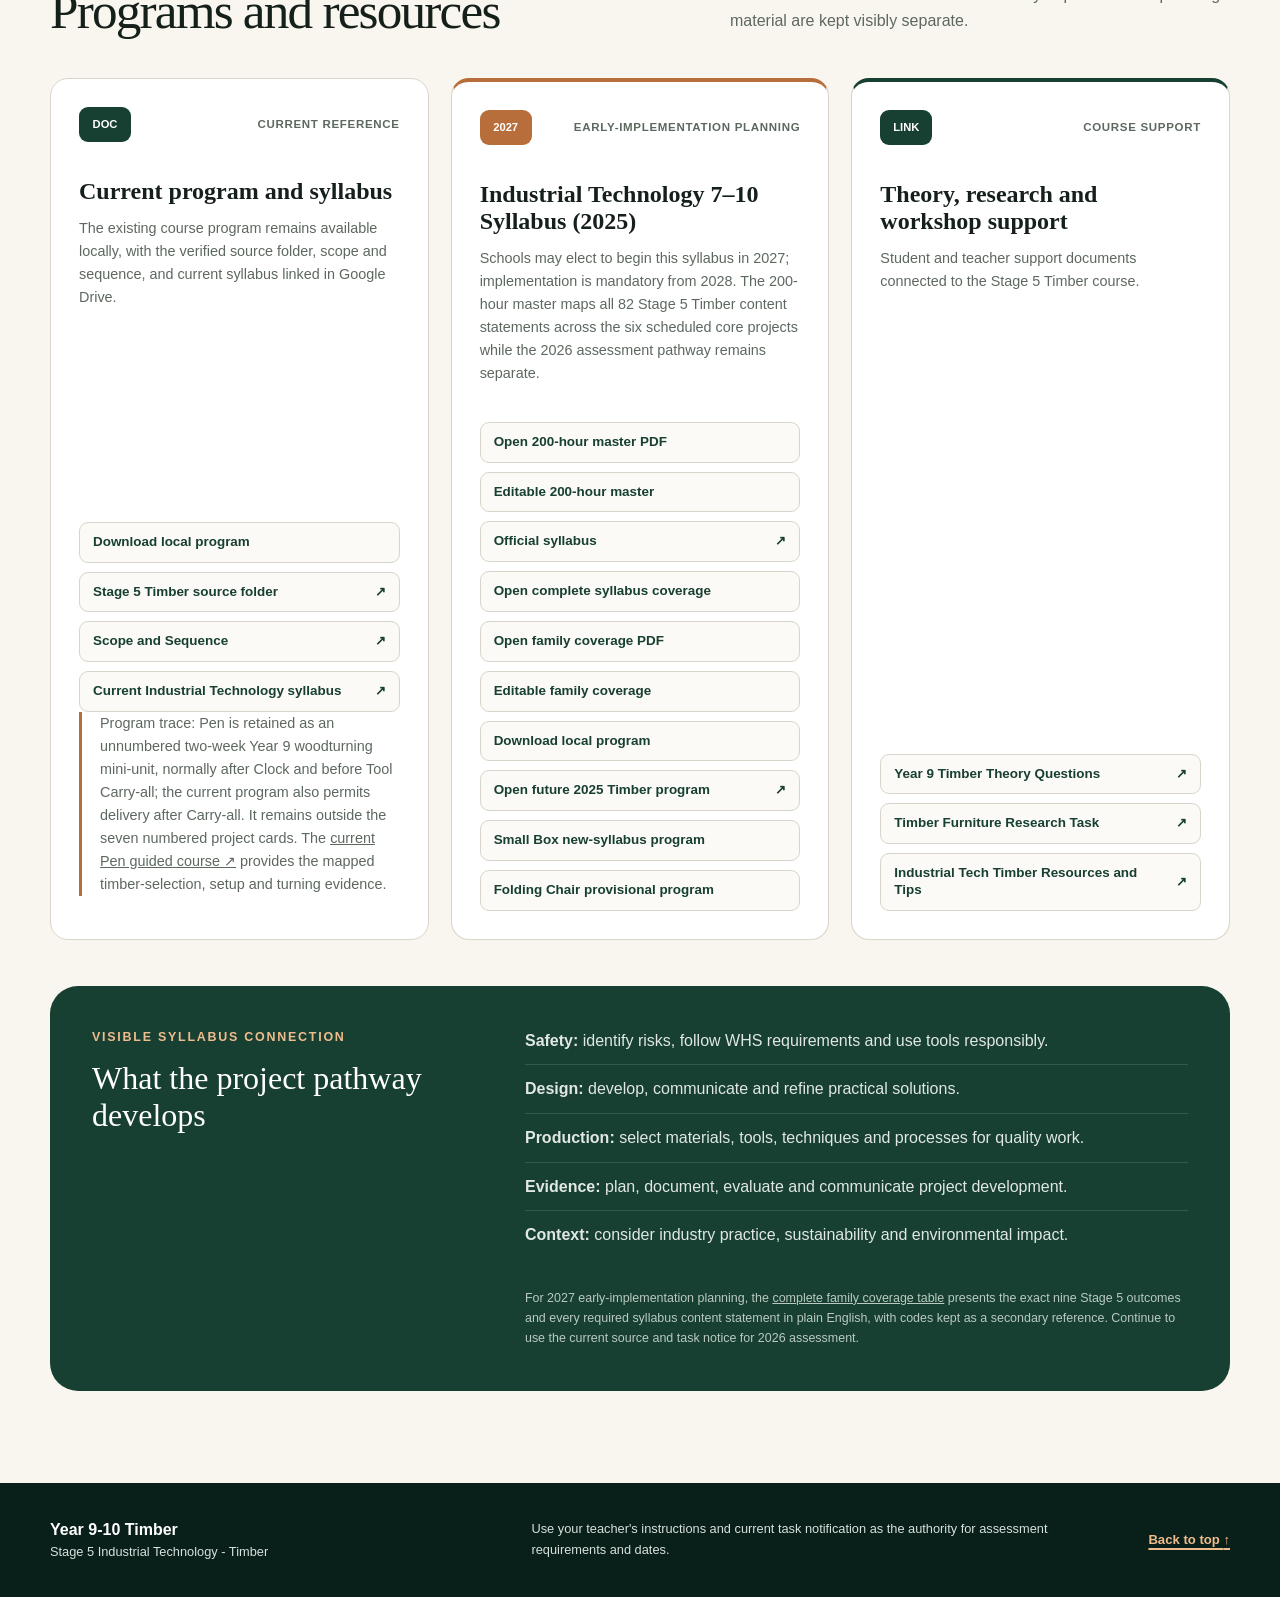
==== commit a05196f6: "Add Stage 5 Timber 200-hour master program" ====
--- a/index.html
+++ b/index.html
@@ -290,8 +290,10 @@
           <article class="resource-card future-resource">
             <div class="resource-topline"><span class="resource-icon" aria-hidden="true">2027</span><span class="resource-status">Early-implementation planning</span></div>
             <h3>Industrial Technology 7–10 Syllabus (2025)</h3>
-            <p>Schools may elect to begin this syllabus in 2027; implementation is mandatory from 2028. The family coverage record maps all required Stage 5 Timber content and outcomes while the 2026 assessment pathway remains separate.</p>
+            <p>Schools may elect to begin this syllabus in 2027; implementation is mandatory from 2028. The 200-hour master maps all 82 Stage 5 Timber content statements across the six scheduled core projects while the 2026 assessment pathway remains separate.</p>
             <div class="resource-links">
+              <a href="resources/teacher/Stage-5-Timber-200-Hour-Master-Teaching-Program-v2.1-Network-Benchmark.pdf">Open 200-hour master PDF</a>
+              <a href="resources/teacher/Stage-5-Timber-200-Hour-Master-Teaching-Program-v2.1-Network-Benchmark.docx">Editable 200-hour master</a>
               <a href="https://curriculum.nsw.edu.au/learning-areas/tas/industrial-technology-7-10-2025/overview/course" target="_blank" rel="noopener">Official syllabus <span aria-hidden="true">&#8599;</span></a>
               <a href="syllabus-coverage.html">Open complete syllabus coverage</a>
               <a href="resources/Stage-5-Timber-200-Hour-Family-Coverage-Record-v2.0.pdf">Open family coverage PDF</a>
